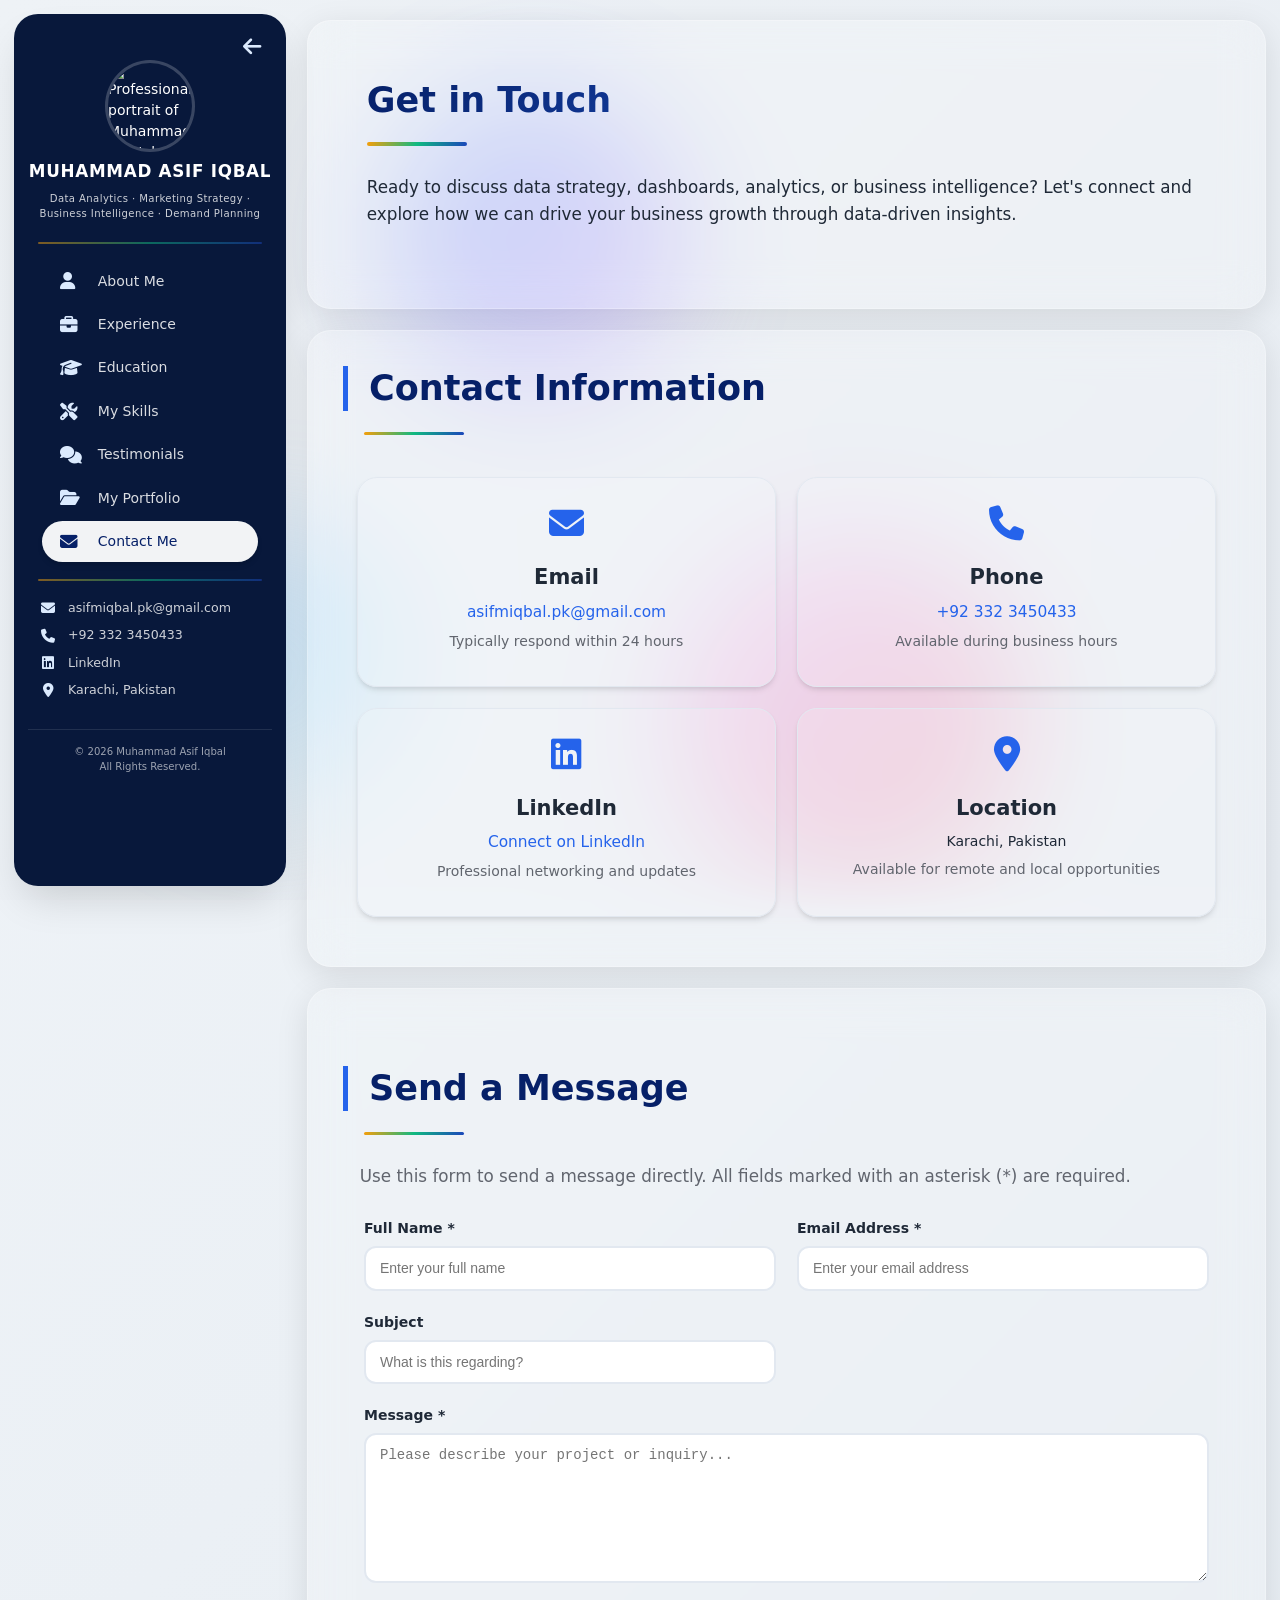
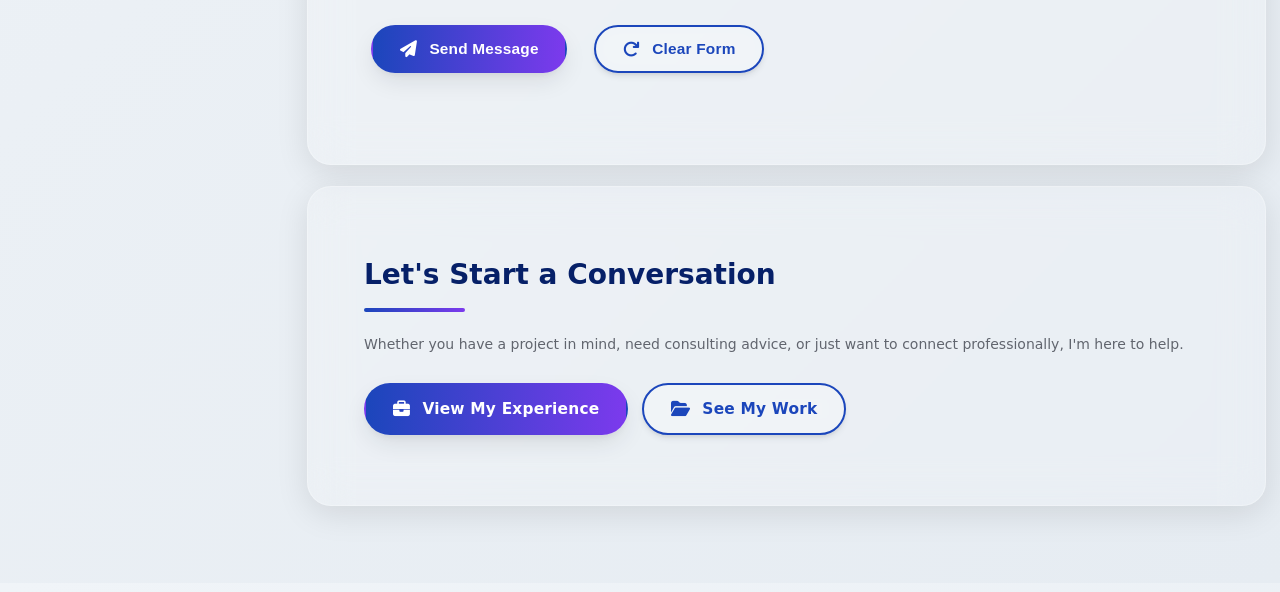
==== contact.html @ 456dff48 "HTML files upload" ====
<!DOCTYPE html>
<html lang="en" class="no-js">
<head>
  <meta charset="UTF-8">
  <meta name="viewport" content="width=device-width, initial-scale=1.0, viewport-fit=cover">
  <meta http-equiv="X-UA-Compatible" content="IE=edge">
  
  <!-- ===== CORE SEO META TAGS ===== -->
 <title>Contact | Muhammad Asif Iqbal</title>
  <meta name="description" content="Senior Data Analytics & Marketing Strategy Professional specializing in Business Intelligence, Power BI, Demand Planning, and Data Visualization.">
  <meta name="keywords" content="data analytics, marketing strategy, business intelligence, Power BI, Excel, demand planning, Muhammad Asif Iqbal, Karachi, Pakistan">
  <meta name="author" content="Muhammad Asif Iqbal">
  <meta name="robots" content="index, follow, max-image-preview:large, max-snippet:-1, max-video-preview:-1">
  
  <!-- Preconnects & Preloads -->
  <link rel="preconnect" href="https://cdnjs.cloudflare.com">
  <link rel="preconnect" href="https://fonts.googleapis.com">
  <link rel="preconnect" href="https://fonts.gstatic.com" crossorigin>
  <link rel="dns-prefetch" href="//cdnjs.cloudflare.com">
  <link rel="dns-prefetch" href="//fonts.googleapis.com">
  <link rel="preload" href="style.css" as="style">
  <link rel="preload" href="script.js" as="script">
  <link rel="preload" href="images/Asif.jpg" as="image" type="image/jpeg">
  <link rel="preload" as="style" href="https://fonts.googleapis.com/css2?family=Poppins:wght@300;400;500;600;700;800&display=swap">

  <!-- Stylesheets -->
  <link rel="stylesheet" href="style.css" media="all">

  <!-- FontAwesome -->
  <link rel="stylesheet" href="https://cdnjs.cloudflare.com/ajax/libs/font-awesome/6.5.2/css/all.min.css"/>
</head>

<body>
  <a href="#main-content" class="skip-link">Skip to main content</a>

  <!-- Background Effects -->
  <div class="background-shapes" aria-hidden="true">
    <div class="shape shape-1"></div>
    <div class="shape shape-2"></div>
    <div class="shape shape-3"></div>
    
    <div class="particles" aria-hidden="true">
      <div class="particle"></div><div class="particle"></div><div class="particle"></div>
      <div class="particle"></div><div class="particle"></div><div class="particle"></div>
    </div>
  </div>

  <!-- Mobile Header -->
  <header class="mobile-header" role="banner">
    <div class="mobile-title">
      <h1>Muhammad Asif Iqbal</h1>
      <p class="mobile-tagline">Data Analytics · Marketing Strategy · Business Intelligence</p>
    </div>
    <button class="hamburger" aria-label="Toggle Menu" aria-expanded="false" aria-controls="mobile-menu-overlay">
      <span></span>
      <span></span>
      <span></span>
    </button>
  </header>

  <!-- Main Container -->
  <div class="container">

    <!-- ===== SIDEBAR ===== -->
    <aside class="sidebar" role="navigation" aria-label="Primary navigation" id="sidebar">
      <div class="sidebar-header">
        <button class="sidebar-toggler" id="sidebar-toggler" 
                aria-label="Collapse Navigation" 
                aria-controls="sidebar" 
                aria-expanded="true">
          <i class="fas fa-arrow-left" aria-hidden="true"></i>
        </button>
      </div>

      <img src="images/Asif.jpg" 
           alt="Professional portrait of Muhammad Asif Iqbal" 
           class="avatar" width="150" height="150" loading="eager" />

      <h1 class="name">Muhammad Asif Iqbal</h1>
      <p class="tagline">Data Analytics · Marketing Strategy · Business Intelligence · Demand Planning</p>

      <div class="divider" aria-hidden="true"></div>

      <!-- ===== MAIN NAVIGATION ===== -->
      <nav aria-label="Primary navigation">
        <ul class="nav-menu">
          <!-- UPDATE aria-current="page" FOR CURRENT PAGE -->
          <li><a href="index.html" class="nav-link" data-tooltip="About Me">
            <i class="fas fa-user" aria-hidden="true"></i>
            <span class="nav-text">About Me</span>
          </a></li>
          <li><a href="experience.html" class="nav-link" data-tooltip="Experience">
            <i class="fas fa-briefcase" aria-hidden="true"></i>
            <span class="nav-text">Experience</span>
          </a></li>
          <li><a href="education.html" class="nav-link" data-tooltip="Education">
            <i class="fas fa-graduation-cap" aria-hidden="true"></i>
            <span class="nav-text">Education</span>
          </a></li>
          <li><a href="skills.html" class="nav-link" data-tooltip="My Skills">
            <i class="fas fa-tools" aria-hidden="true"></i>
            <span class="nav-text">My Skills</span>
          </a></li>
          <li><a href="testimonials.html" class="nav-link" data-tooltip="Testimonials">
            <i class="fas fa-comments" aria-hidden="true"></i>
            <span class="nav-text">Testimonials</span>
          </a></li>
          <li><a href="portfolio.html" class="nav-link" data-tooltip="My Portfolio">
            <i class="fas fa-folder-open" aria-hidden="true"></i>
            <span class="nav-text">My Portfolio</span>
          </a></li>
          <li><a href="contact.html" class="nav-link active" data-tooltip="Contact Me">
            <i class="fas fa-envelope" aria-hidden="true"></i>
            <span class="nav-text">Contact Me</span>
          </a></li>
        </ul>
      </nav>

      <div class="divider" aria-hidden="true"></div>

      <!-- ===== CONTACT INFORMATION ===== -->
      <div class="contact-info">
        <div class="contact-item" data-tooltip="Email">
          <i class="fas fa-envelope contact-icon" aria-hidden="true"></i>
          <span class="contact-text">asifmiqbal.pk@gmail.com</span>
        </div>

        <div class="contact-item" data-tooltip="Phone">
          <i class="fas fa-phone contact-icon" aria-hidden="true"></i>
          <span class="contact-text">+92 332 3450433</span>
        </div>

        <div class="contact-item" data-tooltip="LinkedIn Profile">
          <i class="fab fa-linkedin contact-icon" aria-hidden="true"></i>
          <a href="https://linkedin.com/in/muhammad-asif-iqbal-pk" target="_blank" rel="noopener noreferrer" class="contact-text">LinkedIn</a>
        </div>

        <div class="contact-item" data-tooltip="Location">
          <i class="fas fa-map-marker-alt contact-icon" aria-hidden="true"></i>
          <span class="contact-text">Karachi, Pakistan</span>
        </div>
      </div>

      <!-- ===== FOOTER ===== -->
      <footer class="footer" role="contentinfo">
        <p class="footer-text">&copy; <span id="year"></span> Muhammad Asif Iqbal</p>
        <p class="footer-text">All Rights Reserved.</p>
      </footer>
    </aside>

    <!-- Mobile Menu Overlay -->
    <div class="mobile-menu-overlay" id="mobile-menu-overlay" aria-hidden="true">
      <div class="mobile-menu-container">
        <button class="mobile-menu-close" id="mobile-menu-close" aria-label="Close menu">
          <i class="fas fa-times"></i>
        </button>
        
        <img src="images/Asif.jpg" 
             alt="Professional portrait of Muhammad Asif Iqbal" 
             class="avatar" width="150" height="150" loading="eager" />

        <h1 class="name">Muhammad Asif Iqbal</h1>
        <p class="tagline">Data Analytics · Marketing Strategy · Business Intelligence · Demand Planning</p>

        <div class="divider" aria-hidden="true"></div>

        <nav aria-label="Mobile navigation">
          <ul class="nav-menu">
            <li><a href="index.html" class="nav-link">
              <i class="fas fa-user" aria-hidden="true"></i>
              <span class="nav-text">About Me</span>
            </a></li>
            <li><a href="experience.html" class="nav-link">
              <i class="fas fa-briefcase" aria-hidden="true"></i>
              <span class="nav-text">Experience</span>
            </a></li>
            <li><a href="education.html" class="nav-link">
              <i class="fas fa-graduation-cap" aria-hidden="true"></i>
              <span class="nav-text">Education</span>
            </a></li>
            <li><a href="skills.html" class="nav-link">
              <i class="fas fa-tools" aria-hidden="true"></i>
              <span class="nav-text">My Skills</span>
            </a></li>
            <li><a href="testimonials.html" class="nav-link">
              <i class="fas fa-comments" aria-hidden="true"></i>
              <span class="nav-text">Testimonials</span>
            </a></li>
            <li><a href="portfolio.html" class="nav-link">
              <i class="fas fa-folder-open" aria-hidden="true"></i>
              <span class="nav-text">My Portfolio</span>
            </a></li>
            <li><a href="contact.html" class="nav-link active">
              <i class="fas fa-envelope" aria-hidden="true"></i>
              <span class="nav-text">Contact Me</span>
            </a></li>
          </ul>
        </nav>

        <div class="divider" aria-hidden="true"></div>

        <div class="contact-info">
          <div class="contact-item">
            <i class="fas fa-envelope contact-icon" aria-hidden="true"></i>
            <span class="contact-text">asifmiqbal.pk@gmail.com</span>
          </div>

          <div class="contact-item">
            <i class="fas fa-phone contact-icon" aria-hidden="true"></i>
            <span class="contact-text">+92 332 3450433</span>
          </div>

          <div class="contact-item">
            <i class="fab fa-linkedin contact-icon" aria-hidden="true"></i>
            <a href="https://linkedin.com/in/muhammad-asif-iqbal-pk" target="_blank" rel="noopener noreferrer" class="contact-text">LinkedIn</a>
          </div>

          <div class="contact-item">
            <i class="fas fa-map-marker-alt contact-icon" aria-hidden="true"></i>
            <span class="contact-text">Karachi, Pakistan</span>
          </div>
        </div>

        <footer class="footer" role="contentinfo">
          <p class="footer-text">&copy; <span id="year-mobile"></span> Muhammad Asif Iqbal</p>
          <p class="footer-text">All Rights Reserved.</p>
        </footer>
      </div>
    </div>

    <!-- ===== MAIN CONTENT AREA ===== -->
<main class="main-content" id="main-content" role="main" tabindex="-1">
      
      <!-- ===== HERO SECTION ===== -->
      <section class="hero reveal" aria-labelledby="contact-hero-title">
        <div class="hero-card reveal">
          <h1 id="contact-hero-title">Get in Touch</h1>
          <div class="divider" aria-hidden="true"></div>
          <p>Ready to discuss data strategy, dashboards, analytics, or business intelligence? Let's connect and explore how we can drive your business growth through data-driven insights.</p>
        </div>
      </section>

      <!-- ===== CONTACT CONTAINER ===== -->
<div class="content-card reveal">
<!-- ===== CONTACT INFORMATION ===== -->
<section class="contact-info-section" aria-labelledby="contact-info-title">
  <h2 id="contact-info-title" class="contact-section-title">Contact Information</h2>
  <div class="divider" aria-hidden="true"></div>

  <div class="contact-grid">
    <div class="contact-method-card reveal">
      <i class="fas fa-envelope" aria-hidden="true"></i>
      <div class="contact-method-info">
        <h3>Email</h3>
        <a href="mailto:asifmiqbal.pk@gmail.com" class="contact-link">asifmiqbal.pk@gmail.com</a>
        <p>Typically respond within 24 hours</p>
      </div>
    </div>

    <div class="contact-method-card reveal">
      <i class="fas fa-phone" aria-hidden="true"></i>
      <div class="contact-method-info">
        <h3>Phone</h3>
        <a href="tel:+923323450433" class="contact-link">+92 332 3450433</a>
        <p>Available during business hours</p>
      </div>
    </div>

    <div class="contact-method-card reveal">
      <i class="fab fa-linkedin" aria-hidden="true"></i>
      <div class="contact-method-info">
        <h3>LinkedIn</h3>
        <a href="https://linkedin.com/in/muhammad-asif-iqbal-pk" target="_blank" rel="noopener noreferrer" class="contact-link">Connect on LinkedIn</a>
        <p>Professional networking and updates</p>
      </div>
    </div>

    <div class="contact-method-card reveal">
      <i class="fas fa-map-marker-alt" aria-hidden="true"></i>
      <div class="contact-method-info">
        <h3>Location</h3>
        <span class="contact-text">Karachi, Pakistan</span>
        <p>Available for remote and local opportunities</p>
      </div>
    </div>
  </div>
</section>
</div>
        <!-- ===== CONTACT FORM ===== -->
       <div class="content-card reveal">
        <section class="contact-form-section" aria-labelledby="contact-form-title">
          <h2 id="contact-form-title" class="contact-section-title">Send a Message</h2>
          <div class="divider" aria-hidden="true"></div>
          
          <form id="contactForm" novalidate class="contact-form" aria-labelledby="form-description">
            <p id="form-description" class="form-description">
              Use this form to send a message directly. All fields marked with an asterisk (*) are required.
            </p>
            
            <div class="form-grid">
              <div class="form-group">
                <label for="name" class="form-label">Full Name *</label>
                <input id="name" name="name" type="text" placeholder="Enter your full name" required class="form-input">
                <span class="form-error" id="name-error"></span>
              </div>

              <div class="form-group">
                <label for="email" class="form-label">Email Address *</label>
                <input id="email" name="email" type="email" placeholder="Enter your email address" required class="form-input">
                <span class="form-error" id="email-error"></span>
              </div>

              <div class="form-group">
                <label for="subject" class="form-label">Subject</label>
                <input id="subject" name="subject" type="text" placeholder="What is this regarding?" class="form-input">
                <span class="form-error" id="subject-error"></span>
              </div>

              <div class="form-group full-width">
                <label for="message" class="form-label">Message *</label>
                <textarea id="message" name="message" placeholder="Please describe your project or inquiry..." required class="form-textarea" rows="6"></textarea>
                <span class="form-error" id="message-error"></span>
              </div>
            </div>

            <div class="form-actions">
              <button type="submit" class="btn primary">
                <i class="fas fa-paper-plane" aria-hidden="true"></i>
                Send Message
              </button>
              <button type="reset" class="btn secondary">
                <i class="fas fa-redo" aria-hidden="true"></i>
                Clear Form
              </button>
            </div>
          </form>
        </section>
      </div>
      

      <!-- ===== CALL TO ACTION ===== -->
        <section class="cta-card reveal">
        <h2>Let's Start a Conversation</h2>
        <div class="divider" aria-hidden="true"></div>
        <p>Whether you have a project in mind, need consulting advice, or just want to connect professionally, I'm here to help.</p>
        
        <div class="hero-cta">
          <a href="experience.html" class="btn primary">
            <i class="fas fa-briefcase" aria-hidden="true"></i>
            View My Experience
          </a>
          <a href="portfolio.html" class="btn secondary">
            <i class="fas fa-folder-open" aria-hidden="true"></i>
            See My Work
          </a>
        </div>
      </section>
    </main>
  </div>

   <button id="backToTop" aria-label="Back to top">
    <i class="fas fa-chevron-up" aria-hidden="true"></i> </button>

   <div id="toast" class="toast" role="alert" aria-live="polite" aria-atomic="true"></div>

  <script src="script.js" defer></script>

</body>
</html>
---- style.css ----
/* ===============================================
   MUHAMMAD ASIF IQBAL - PORTFOLIO SITE
   Consolidated CSS File - All Styles in One
   =============================================== */

/* ===== CSS CUSTOM PROPERTIES ===== */
:root {
  /* Layout */
  --sidebar-expanded: 272px;
  --sidebar-collapsed: 80px;
  --container-max: 1600px;
  --header-height: 72px;
  
  /* Brand Colors */
  --brand-primary: #2563eb;
  --brand-secondary: #1B46BB;
  --brand-accent: #3b82f6;
  --brand-dark: #062068;
  --brand-light: #dbeafe;
  
  /* Status Colors */
  --success: #10b981;
  --warning: #f59e0b;
  --error: #ef4444;
  --info: #06b6d4;
  --stars: #ffbf1c;
  
  /* Text Colors */
  --text-primary: #1f2937;
  --text-secondary: #61656e;
  --text-muted: #8a909b;
  --text-light: #f8fafc;
  
  /* Background Colors */
  --bg-primary: #ffffff;
  --bg-secondary: #f8fafc;
  --bg-tertiary: #f1f5f9;
  --bg-dark: #0f172a;
  --sidebar-bg: #08183b;
  --card-bg: rgba(255, 255, 255, 0.3);
  
  /* Border Colors */
  --border-light: #e2e8f0;
  --border-dark: #1B46BB;
  
  /* Gradients */
  --gradient-1: linear-gradient(92deg, #1B46BB, #7c3aed);
  --gradient-2: linear-gradient(30deg, #1B46BB, #10b981, #36cde7);
  --gradient-3: linear-gradient(112deg, #1B46BB, #7c3aed, #36cde7);
  --gradient-4: linear-gradient(112deg, #f59e0b, #10b981, #1B46BB);
  --gradient-5: linear-gradient(112deg, #1B46BB, #36cde7, #10b981);
  
  /* Glass Morphism */
  --glass-bg: rgba(255, 255, 255, 0.15);
  --glass-border: rgba(255, 255, 255, 0.25);
  --glass-blur: blur(20px);
  --glass-shadow: 0 8px 32px rgba(0, 0, 0, 0.1);
  
  /* Shadows */
  --shadow-sm: 0 1px 3px rgba(0, 0, 0, 0.08);
  --shadow-md: 0 4px 6px -1px rgba(0, 0, 0, 0.1), 0 2px 4px -1px rgba(0, 0, 0, 0.06);
  --shadow-lg: 0 10px 25px -3px rgba(0, 0, 0, 0.1), 0 4px 6px -2px rgba(0, 0, 0, 0.05);
  --shadow-xl: 0 20px 40px -10px rgba(0, 0, 0, 0.15);
  --shadow-2xl: 0 25px 50px -12px rgba(0, 0, 0, 0.25);
  
  /* Border Radius */
  --radius-sm: 6px;
  --radius-md: 12px;
  --radius-lg: 16px;
  --radius-xl: 20px;
  --radius-2xl: 24px;
  --radius-full: 9999px;
  
  /* Typography */
  --text-xs: 0.75rem;
  --text-sm: 0.875rem;
  --text-base: 1rem;
  --text-lg: 1.125rem;
  --text-xl: 1.25rem;
  --text-2xl: 1.5rem;
  --text-3xl: 1.875rem;
  --text-4xl: 2.25rem;
  
  /* Transitions */
  --transition: 300ms cubic-bezier(0.25, 0.46, 0.45, 0.94);
  --transition-fast: 200ms ease;
}

/* ===== DARK MODE ===== */
@media (prefers-color-scheme: dark) {
  :root {
    --text-primary: #f1f5f9;
    --text-secondary: #cbd5e1;
    --text-muted: #94a3b8;
    --bg-primary: #0f172a;
    --bg-secondary: #1e293b;
    --bg-tertiary: #334155;
    --glass-bg: rgba(30, 41, 59, 0.8);
    --glass-border: rgba(255, 255, 255, 0.1);
    --border-light: rgba(255, 255, 255, 0.1);
  }
  
  body {
    background: linear-gradient(135deg, #0f172a 0%, #1e293b 100%);
  }
  
  .background-shapes {
    background: linear-gradient(135deg, #0f172a 0%, #1e293b 100%);
  }
}

/* ===== BASE RESET & GLOBAL STYLES ===== */
*, *::before, *::after {
  box-sizing: border-box;
  margin: 0;
  padding: 0;
}

html {
  font-size: 14px;
  scroll-behavior: smooth;
  -webkit-text-size-adjust: 100%;
  -webkit-font-smoothing: antialiased;
  -moz-osx-font-smoothing: grayscale;
}

body {
  font-family: 'Poppins', system-ui, -apple-system, 'Segoe UI', Roboto, sans-serif;
  line-height: 1.5;
  color: var(--text-primary);
  background: linear-gradient(135deg, #f0f4f8 0%, #e6ecf2 100%);
  min-height: 100vh;
  padding: 1rem;
  overflow-x: hidden;
  font-weight: 400;
}

/* ===== ACCESSIBILITY ===== */
.skip-link {
  position: absolute;
  top: -100px;
  left: 0;
  background: var(--brand-primary);
  color: white;
  padding: 12px 20px;
  z-index: 10000;
  text-decoration: none;
  border-radius: var(--radius-md);
  font-weight: 600;
  transition: top 0.3s ease;
  border: 2px solid transparent;
}

.skip-link:focus {
  top: 20px;
  left: 20px;
  border-color: white;
  outline: none;
}

.sr-only {
  position: absolute;
  width: 1px;
  height: 1px;
  padding: 0;
  margin: -1px;
  overflow: hidden;
  clip: rect(0, 0, 0, 0);
  white-space: nowrap;
  border: 0;}

/* ===== BACKGROUND EFFECTS ===== */
.background-shapes {
  position: fixed;
  top: 0;
  left: 0;
  width: 100%;
  height: 100%;
  z-index: -1;
  overflow: hidden;
  background: linear-gradient(135deg, #eef2f6 0%, #e8edf3 100%);
  backdrop-filter: blur(20px);}

.shape {
  position: absolute;
  border-radius: 50%;
  filter: blur(60px);
  opacity: 0.3;
  animation: float 20s ease-in-out infinite;}

.shape-1 {
  background: linear-gradient(135deg, #3f7cff 0%, #be7cff 100%);
  width: 300px;
  height: 300px;
  top: 10%;
  left: 30%;
  opacity: 0.3;
  animation-delay: 0s;}

.shape-2 {
  background: linear-gradient(135deg, #f093fb 0%, #f5576c 100%);
  width: 350px;
  height: 350px;
  top: 60%;
  right: 20%;
  animation-delay: 5s;}

.shape-3 {
  background: linear-gradient(135deg, #4facfe 0%, #d3fdff 100%);
  width: 280px;
  height: 280px;
  bottom: 10%;
  left: 10%;
  animation-delay: 10s;}

@keyframes float {
  0%, 100% { transform: translateY(0) rotate(0deg) scale(1); }
  33% { transform: translateY(-30px) rotate(3deg) scale(1.05); }
  66% { transform: translateY(20px) rotate(-2deg) scale(0.95); }
}

/* ===== MOBILE HEADER ===== */
.mobile-header {
  display: none;
  position: fixed;
  top: 0;
  left: 0;
  width: 100%;
  height: var(--header-height);
  background: var(--glass-bg);
  backdrop-filter: var(--glass-blur);
  border-bottom: 1px solid var(--glass-border);
  z-index: 9900;
  padding: 0 1.5rem;
  align-items: center;
  justify-content: space-between;}

.mobile-title {
  flex: 1;
  text-align: center;}

.mobile-header h1 {
  font-size: 1.5rem;
  text-transform: uppercase;
  font-weight: 600;
  color: var(--brand-dark);
  margin: 0;}

.mobile-tagline {
  font-size: 1rem;
  color: var(--text-secondary);
  margin: 0;
  font-weight: 400;}

/* ===== HAMBURGER MENU ===== */
.hamburger {
  display: none;
  flex-direction: column;
  justify-content: space-between;
  width: 30px;
  height: 21px;
  background: transparent;
  border: none;
  cursor: pointer;
  padding: 0;
  position: relative;
  z-index: 10000;}

.hamburger span {
  display: block;
  height: 3px;
  width: 100%;
  background-color: var(--brand-dark);
  border-radius: 3px;
  transition: var(--transition);
  transform-origin: center;}

.hamburger.active span:nth-child(1) { transform: rotate(45deg) translate(6px, 6px); }
.hamburger.active span:nth-child(2) { opacity: 0; }
.hamburger.active span:nth-child(3) { transform: rotate(-45deg) translate(6px, -6px); }

/* ===== MAIN LAYOUT CONTAINER ===== */
.container {
  display: grid;
  grid-template-columns: var(--sidebar-expanded) 1fr;
  gap: 1.5rem;
  max-width: var(--container-max);
  margin: 0 auto;
  min-height: calc(100vh - 2rem);
  transition: grid-template-columns 0.3s var(--transition);}

.container.collapsed {
  grid-template-columns: var(--sidebar-collapsed) 1fr;}

/* ===== MAIN CONTENT AREA ===== */
.main-content {
  flex-grow: 1;
  padding: 0;
  margin: 0;
  width: 100%;
  transition: all 0.3s var(--transition);
  min-height: 100vh;
  padding-bottom: 3rem;}

/* ===== SIDEBAR STYLES ===== */
.sidebar {
  position: sticky;
  top: 1rem;
  width: var(--sidebar-expanded);
  height: calc(100vh - 2rem);
  min-height: calc(100vh - 2rem);
  max-height: calc(100vh - 2rem);
  padding: 1.9rem 1rem;
  display: flex;
  flex-direction: column;
  gap: 0.5rem;
  background: var(--sidebar-bg);
  color: white;
  border-radius: var(--radius-2xl);
  box-shadow: var(--shadow-xl);
  overflow-x: hidden;
  overflow-y: auto;
  z-index: 100;
  transition: all 0.3s cubic-bezier(0.4, 0, 0.2, 1);}

/* Sidebar Header */
.sidebar-header {
  display: flex;
  justify-content: flex-end;
  margin-bottom: 0;}

.sidebar-toggler {
  background: transparent;
  border: none;
  color: var(--brand-light);
  width: 40px;
  height: 40px;
  display: flex;
  align-items: center;
  justify-content: center;
  cursor: pointer;
  margin-top: -1rem;
  border-radius: var(--radius-full);
  transition: all 0.3s ease;}

.sidebar-toggler i {
  font-size: 1.5rem;
  transition: transform 0.3s ease;}

.sidebar-toggler:hover {
  transform: translateX(-5px);}

/* Sidebar Avatar & Info */
.avatar {
  width: 90px;
  height: 92px;
  border-radius: 50%;
  object-fit: cover;
  border: 3px solid rgba(255, 255, 255, 0.2);
  margin: -1rem auto;
  display: block;
  transition: all 0.3s ease;}

.name {
  text-align: center;
  font-size: 1.2rem;
  font-weight: 700;
  text-transform: uppercase;
  letter-spacing: 0.7px;
  color: white;
  margin-top: 1rem;
  transition: all 0.3s ease;}

.tagline {
  text-align: center;
  font-size: 0.72rem;
  letter-spacing: 0.4px;
  color: rgba(255, 255, 255, 0.8);
  line-height: 1.5;
  margin-bottom: 0.5rem;
  transition: all 0.3s ease;}

/* Sidebar Divider */
.sidebar .divider {
  height: 2px;
  width: 92%;
  background: var(--gradient-4);
  margin: 0.5rem auto;
  border-radius: 1px;
  opacity: 0.5;}

/* Sidebar Navigation */
.nav-menu {
  list-style: none;
  margin: 0;
  padding:0 1rem;
  flex-grow: 1;}

.nav-link {
  display: flex;
  align-items: center;
  padding: 0.63rem 1.2rem;
  margin: 0.2rem 0;
  color: rgba(255, 255, 255, 0.85);
  text-decoration: none;
  border-radius: var(--radius-full);
  transition: all 0.3s cubic-bezier(0.4, 0, 0.2, 1);
  border: 1px solid transparent;
  position: relative;
  overflow: hidden;}

.nav-link::before {
  content: '';
  position: absolute;
  top: 0;
  left: -100%;
  width: 100%;
  height: 100%;
  background: linear-gradient(90deg, transparent, rgba(255, 255, 255, 0.2), transparent);
  transition: left 0.6s ease;}

.nav-link:hover::before {left: 100%;}

.nav-link:hover {
  background: rgba(255, 255, 255, 0.1);
  border-color: rgba(255, 255, 255, 0.2);
  transform: translateX(8px);
  color: white;}

.nav-link.active {
  background: rgba(255, 255, 255, 0.95);
  color: var(--brand-dark);
  font-weight: 600;
  border-color: transparent;
  box-shadow: var(--shadow-md);}

.nav-link.active i {
  color: var(--brand-dark);}

.nav-link i {
  width: 24px;
  margin-right: 1rem;
  font-size: 1.25rem;
  color: var(--brand-light);
  transition: all 0.3s ease;}

.nav-text {
  transition: all 0.3s ease;
  font-weight: 500;}

.contact-info {
  color: rgba(255, 255, 255, 0.8);
  padding: 0.3rem 0 0 0;
  font-size: 0.9rem;
  transition: all 0.3s ease;}

.contact-item {
  display: flex;
  align-items: center;
  margin-bottom: 0.6rem;
  color: rgba(255, 255, 255, 0.8);
  transition: all 0.3s ease;}

.contact-item:hover {
  color: white;
  transform: translateX(5px);}

.contact-item a {
  text-decoration: none;
  color: inherit;
  display: flex;
  align-items: center;
  gap: 1rem;
  width: 100%;}

.contact-icon {
  width: 40px;
  text-align: center;
  flex-shrink: 0;
  font-size: 1rem;
  color: var(--brand-light);}

.contact-text {
  transition: all 0.3s ease;
  flex-grow: 1;}

.footer {
  text-align: center;
  color: rgba(255, 255, 255, 0.6);
  font-size: 0.72rem;
  margin-top: 1rem;
  padding-top: 1rem;
  border-top: 1px solid rgba(255, 255, 255, 0.1);
  transition: all 0.3s ease;
}

/* Collapsed Sidebar */
.sidebar.collapsed {
  width: var(--sidebar-collapsed);
  padding: 1.5rem 0.5rem;
  gap: 1rem;
  align-items: center;
  overflow-x: hidden;
}

.sidebar.collapsed .sidebar-header {
  justify-content: center;
  margin-bottom: 0.5rem;
}

.sidebar.collapsed .sidebar-toggler {
  transform: rotate(180deg);
}

.sidebar.collapsed .sidebar-toggler:hover {
  margin-left: 1rem;
}

.sidebar.collapsed .avatar {
  width: 60px;
  height: 63px;
  margin-top: 0.5rem;
}

.sidebar.collapsed .name {
  font-size: 0.75rem;
  font-weight: 500;
  margin: 0.5rem 0;
  white-space: wrap;
  overflow: hidden;
  text-align: center;
}

.sidebar.collapsed .tagline,
.sidebar.collapsed .nav-text,
.sidebar.collapsed .contact-text,
.sidebar.collapsed .contact-info, 
.sidebar.collapsed .contact-item,
.sidebar.collapsed .contact-icon,
.sidebar.collapsed .footer span {
  display: none;
  opacity: 0;
  width: 0;
  height: 0;
  pointer-events: none;
}

.sidebar.collapsed .nav-link {
  display: flex;
  align-items: center;
  justify-content: center;
  text-align: center;
  margin: 0.5rem auto;
  width: 40px;
  height: 40px; 
  padding: 0;
  border-radius: 50%;
  border: none;
  transition: all 0.3s ease;
}

.sidebar.collapsed .nav-link i {
  margin: 0; 
  font-size: 1.25rem; 
  transition: all 0.3s ease;
}

.sidebar.collapsed .nav-link:hover {
  background: rgba(255, 255, 255, 0.2);
  transform: scale(1.1);}

.sidebar.collapsed .footer {
  display: flex;
  flex-direction: column;
  align-items: center;
  padding: 0.5rem 0 0 0;
  font-size: 0.8rem;
  border: none;}


/* ===== TOOLTIP STYLES ===== */
.sidebar-tooltip {
  position: absolute;
  background: var(--sidebar-bg);
  color: white;
  padding: 0.8rem 1.1rem;
  border-radius: var(--radius-md);
  font-size: 0.92rem;
  font-weight: 500;
  z-index: 10000;
  pointer-events: none;
  opacity: 0;
  transform: translateX(20px);
  transition: opacity 0.2s ease, transform 0.2s ease;
  white-space: nowrap;
  box-shadow: var(--shadow-lg);
  backdrop-filter: blur(10px);}

.sidebar-tooltip.show {
  opacity: 1;
  transform: translateX(0);}

.sidebar-tooltip::before {
  content: '';
  position: absolute;
  top: 50%;
  right: 100%;
  transform: translateY(-50%);
  border-width: 6px 6px 6px 0; 
  border-style: solid;
  border-color: transparent var(--brand-light) transparent transparent;}

/* ===== MOBILE MENU OVERLAY ===== */
.mobile-menu-overlay {
  position: fixed;
  top: 0;
  left: 0;
  width: 100vw;
  height: 100vh;
  background: rgba(8, 24, 59, 0.8);
  backdrop-filter: blur(10px);
  z-index: 9999;
  opacity: 0;
  visibility: hidden;
  transition: opacity 0.3s ease, visibility 0s 0.3s;
}

.mobile-menu-overlay.active {
  opacity: 1;
  visibility: visible;
  transition: opacity 0.3s ease;
}

.mobile-menu-container {
  position: fixed;
  top: 0;
  left: 0;
  width: min(85%, 320px);
  height: 100%;
  background-color: var(--sidebar-bg);
  padding: 2rem;
  border-radius: 0 var(--radius-2xl) var(--radius-2xl) 0;
  box-shadow: var(--shadow-xl);
  transform: translateX(-100%);
  transition: transform 0.3s ease;
  overflow-y: auto;
  overflow-x: hidden;
  display: flex;
  flex-direction: column;
  gap: 2rem;
  z-index: 10000;
}

.mobile-menu-overlay.active .mobile-menu-container {
  transform: translateX(0);
}

.mobile-menu-close {
  position: absolute;
  top: 1.5rem;
  right: 1.5rem;
  background: transparent;
  border: none;
  color: white;
  font-size: 1.5rem;
  cursor: pointer;
  z-index: 10001;
  width: 40px;
  height: 40px;
  display: flex;
  align-items: center;
  justify-content: center;
  border-radius: var(--radius-full);
  transition: background-color 0.3s ease;
}

.mobile-menu-close:hover {
  background-color: rgba(255, 255, 255, 0.1);
}

/* ===== HERO SECTION ===== */
.hero {
  background: var(--glass-bg);
  backdrop-filter: var(--glass-blur);
  border: 1px solid var(--glass-border);
  border-radius: var(--radius-2xl);
  box-shadow: var(--glass-shadow);
  padding: 3rem;
  margin-top: 0.4rem;
  animation: fadeIn 0.6s ease-out;
}

@keyframes fadeIn {
  from { opacity: 0; transform: translateY(20px); }
  to { opacity: 1; transform: translateY(0); }
}

.hero-card {padding: 1.2rem;}

.hero-card h1 {
  font-size: 2.5rem;
  font-weight: 800;
  line-height: 1.2;
  color: var(--brand-dark);
  margin-bottom: 1.5rem;
  background: linear-gradient(135deg, var(--brand-dark) 0%, var(--brand-primary) 100%);
  -webkit-background-clip: text;
  -webkit-text-fill-color: transparent;
  background-clip: text;}

.hero .name {
  color: var(--brand-secondary);
  font-size: 2.8rem;
  display: inline-block;
  font-weight: 800;}

.hero-subtitle {
  font-size: 1.5rem;
  font-weight: 600;
  color: var(--text-secondary);
  margin-bottom: 1.5rem;
  opacity: 0.9;}

.hero .divider {
  height: 4px;
  background: var(--gradient-4);
  border-radius: var(--radius-full);
  margin: 1.5rem 0 2rem 0;
  width: 100px;}

.hero p {
  font-size: 1.2rem;
  line-height: 1.6;
  color: var(--text-primary);
  margin-bottom: 1.5rem;}

.hero-cta {
  display: flex;
  gap: 1rem;
  margin-top: 2rem;
  flex-wrap: wrap;}

.hero ul,
.content-card ul {
  list-style: none;
  padding-left: 0;
  margin: 1.0rem 0;}

.hero li,
.content-card li {
  position: relative;
  padding-left: 2.5rem;
  margin-bottom: 0.75rem;
  line-height: 1.6;
  color: var(--text-primary);
  font-size: 1.1rem;}

.hero li::before,
.content-card li::before {
  content: "→";
  position: absolute;
  left: 1rem;
  color: var(--brand-primary);
  font-weight: 900;
  font-size: 1.1rem;}

/* ===== BUTTONS ===== */
.btn {
  display: inline-flex;
  align-items: center;
  gap: 0.9rem;
  padding: 0.9rem 1.9rem;
  border-radius: var(--radius-full);
  text-decoration: none;
  font-weight: 600;
  font-size: 1.1rem;
  cursor: pointer;
  transition: all 0.3s cubic-bezier(0.4, 0, 0.2, 1);
  position: relative;
  overflow: hidden;
  text-transform: none;
  letter-spacing: 0.2px;
  border: 2px solid transparent;
  min-height: 48px;}

.btn::before {
  content: '';
  position: absolute;
  top: 0;
  left: -100%;
  width: 100%;
  height: 100%;
  background: linear-gradient(90deg, transparent, rgba(255, 255, 255, 0.3), transparent);
  transition: left 0.6s ease;}

.btn:hover::before {left: 100%;}

.btn.primary {
  background: var(--gradient-1);
  color: white;
  box-shadow: var(--shadow-lg);}

.btn.primary:hover {
  transform: translateY(-3px);
  box-shadow: var(--shadow-xl);
  border-color: rgba(255, 255, 255, 0.2);}

.btn.primary:active {transform: translateY(-1px);}

.btn.secondary {
  background: var(--glass-bg);
  color: var(--brand-secondary);
  border: 2px solid var(--brand-secondary);
  box-shadow: var(--shadow-md);
  backdrop-filter: blur(12px);}

.btn.secondary:hover {
  background: var(--brand-secondary);
  color: white;
  transform: translateY(-3px);
  box-shadow: var(--shadow-lg);}

.btn.secondary:active {transform: translateY(-1px);}

.btn i {font-size: 1.1em; transition: transform 0.3s ease;}

.btn:hover i {transform: translateX(4px);}

/* ===== CONTENT CARDS ===== */
.content-card {
  background: var(--glass-bg);
  backdrop-filter: var(--glass-blur);
  border-radius: var(--radius-2xl);
  box-shadow: var(--glass-shadow);
  padding: 2.5rem;
  margin: 1.5rem 0;
  border: 1px solid var(--glass-border);
  animation: fadeIn 0.6s ease-out;}

.content-card h2 {
  font-size: 2.5rem;
  font-weight: 700;
  color: var(--brand-dark);
  margin-bottom: 1.5rem;
  border-left: 5px solid var(--brand-primary);
  padding-left: 1.5rem;
  line-height: 1.3;}

.content-card p {
  color: var(--text-secondary);
  font-size: 1.2rem;
  line-height: 1.6;
  padding-left: 1.2rem;
  margin: 1rem 0;}

.content-card .divider {
  height: 3px;
  background: var(--gradient-4);
  border-radius: var(--radius-full);
  margin: 1.5rem 0 2rem 1.5rem;
  width: 100px;}

/* ===== CTA CARDS ===== */
.cta-card {
  background: var(--glass-bg);
  backdrop-filter: var(--glass-blur);
  border-radius: var(--radius-2xl);
  box-shadow: var(--glass-shadow);
  padding: 5rem 4rem;
  margin: 1.5rem 0;
  border: 1px solid var(--glass-border);
  text-align: left;
}

.cta-card h2 {
  font-size: 2rem;
  font-weight: 700;
  color: var(--brand-dark);
  margin-bottom: 1rem;
  line-height: 1.3;
}

.cta-card p {
  color: var(--text-secondary);
  font-size: var(--text-base);
  line-height: 1.6;
  margin: 1.5rem 0 2rem 0;
}

.cta-card .divider {
  height: 4px;
  background: var(--gradient-1);
  border-radius: var(--radius-full);
  width: 7.2rem;
}

.cta-card ul {
  list-style: none;
  padding-left: 0;
  margin-bottom: 4rem;
}

.cta-card li {
  position: relative;
  padding-left: 1.5rem;
  margin-bottom: 0.5rem;
  line-height: 1.6;
  color: var(--text-primary);
  font-size: var(--text-base);
  text-align: left;
}

.cta-card li::before {
  content: "✓";
  position: absolute;
  left: 0rem;
  color: var(--brand-secondary);
  font-weight: 700;
}

/* ===== COMPETENCIES SECTION ===== */
.competencies-section {
  background: var(--glass-bg);
  backdrop-filter: var(--glass-blur);
  border-radius: var(--radius-2xl);
  box-shadow: var(--glass-shadow);
  padding: 2.5rem;
  margin: 1.5rem 0;
  border: 1px solid var(--glass-border);}

.competencies-title {
  font-size: 2.5rem;
  font-weight: 700;
  color: var(--brand-dark);
  border-left: 5px solid var(--brand-primary);
  padding-left: 1.5rem;
  text-align: left;
  margin-bottom: 1rem;}

.competencies-section .divider {
  height: 3px;
  background: var(--gradient-4);
  border-radius: var(--radius-full);
  margin: 1.5rem 0 2rem 1.5rem;
  width: 100px;}

.competencies-subtitle {
  color: var(--text-secondary);
  font-size: 1.2rem;
  line-height: 1.6;
  padding-left: 1.5rem;
  margin: 1rem 0 1.5rem;}

.competencies-grid {
  display: grid;
  grid-template-columns: repeat(auto-fit, minmax(300px, 1fr));
  gap: 2rem;
  margin-top: 2rem;}

.competency-card {
  background: white;
  padding: 2rem;
  border-radius: var(--radius-xl);
  text-align: center;
  transition: all 0.3s cubic-bezier(0.4, 0, 0.2, 1);
  border: 1px solid var(--border-light);
  box-shadow: var(--shadow-md);
  height: 100%;}

.competency-card:hover {
  transform: translateY(-8px);
  box-shadow: var(--shadow-xl);}

.competency-card i {
  font-size: 3rem;
  color: var(--brand-primary);
  margin-bottom: 1.5rem;
  display: block;
  transition: transform 0.3s ease;}

.competency-card:hover i {transform: scale(1.1);}

.competency-card h3 {
  font-size: var(--text-lg);
  font-weight: 600;
  line-height: 1.4;
  color: var(--text-primary);
  margin-bottom: 1rem;}


/* ===== TIMELINE SECTION ===== */
.timeline-section {
  max-width: 1200px;
  margin: 2rem 0;
  padding: 2.5rem;
  position: relative;
  background: var(--glass-bg);
  border: 1px solid var(--glass-border);
  border-radius: var(--radius-2xl);
  box-shadow: var(--shadow-xl);}

.timeline-section h2 {
  font-size: 2rem;
  text-align: left;
  border-left: 5px solid var(--brand-primary);
  padding-left: 1.5rem;
  margin: 1.5rem 0;}

.timeline-section .divider {
  height: 3px;
  background: var(--gradient-4);
  border-radius: var(--radius-full);
  margin: 1.5rem 0 1rem 1.5rem;
  width: 100px;}

.timeline {position: relative; margin-left: -3rem;}

.timeline-item {
  position: relative;
  margin-bottom: 2rem; 
}

.timeline::before {
  content: '';
  position: absolute;
  left: 3.5rem;
  top: 3.5rem;
  width: 4px;
  height: calc(100% - 80px);
  background: var(--gradient-5);
  border-radius: 2px;
  z-index: 1;}

.timeline-marker {
  position: absolute;
  left: 3rem;
  top: 3.5rem;
  width: 17px;
  height: 17px;
  background: var(--brand-primary);
  border: 3px solid var(--bg-primary);
  border-radius: 50%;
  z-index: 3;
  box-shadow: 0 0 0 4px rgba(37, 99, 235, 0.2);}

.timeline-content {
  background: var(--bg-primary);
  padding: 3rem 2rem 3rem 5rem;
  border-radius: var(--radius-lg);
  margin-left: 1rem;
  position: relative;
  box-shadow: var(--shadow-md);
  transition: all 0.3s ease;}

.timeline-content:hover {
  transform: translateY(-3px);
  box-shadow: var(--shadow-xl);}

.timeline-content h3 {
  font-size: 1.5rem;
  font-weight: 700;
  color: var(--brand-secondary);
  margin-bottom: 0.3rem;}

.company-location {
  color: var(--text-primary);
  font-size: 1.3rem;
  font-weight: 500;
  margin-bottom: 0.3rem;}

.duration {
  color: var(--text-secondary);
  font-size: 1.1rem;
  font-weight: 500;
  margin-bottom: 1rem;
  display: block;}

.timeline-content ul {
  list-style: none;
  padding-left: 0;}

.timeline-content li {
  position: relative;
  padding-left: 1.5rem;
  margin-bottom: 0.1rem;
  line-height: 1.6;
  color: var(--text-primary);
  font-size: var(--text-lg);}

.timeline-content li::before {
  content: "✓";
  position: absolute;
  left: 0;
  color: #049464;
  font-weight: 700;}

.achievement {
  background: #5fcfaa1f;
  border-radius: var(--radius-md);
  margin: 2rem 0;
  padding: 0.1rem 0;
  overflow: hidden;
  position: relative;
  transition: transform 0.3s ease, box-shadow 0.3s ease;}

.achievement::before {
  content: '';
  position: absolute;
  left: 0;
  top: 0;
  height: 100%;
  width: 4px;
  background: #046947;}

.achievement-header {
  display: flex;
  gap: 1rem;
  padding: 1.5rem 1.5rem 0.5rem 1.5rem;}

.achievement-header i {
  color: #046947;
  font-size: 1.5rem;
  filter: drop-shadow(0 2px 3px #0fe421a9);}

.achievement-header h4 {
  margin: 0;
  font-size: 1.3rem;
  font-weight: 700;
  color: #046947;
  letter-spacing: 0.5px;}

.achievement p {
  margin: 0;
  padding: 0 0 1rem 4.2rem;
  font-size: 1.1rem;
  line-height: 1.5;
  color: var(--text-primary);
  font-weight: 500;}

/* ===== EDUCATION & CERTIFICATIONS ===== */
.education-section,
.certifications-section {margin-bottom: 2rem;}

.education-title,
.certifications-title {
  display: flex;
  align-items: baseline;
  border-left: 5px solid var(--brand-primary);
  padding: 1.5rem 0 0 1.5rem;}

.education-title h2,
.certifications-title h2 {
  border: none;
  color: var(--brand-secondary);
  font-size: 2rem;
  font-weight: 700;}

.education-title i,
.certifications-title i {
  font-size: 2.5rem;
  color: var(--brand-secondary);
  margin-right: 1rem;}

.education-section .divider,
.certifications-section .divider {
  height: 4px;
  background: var(--gradient-4);
  border-radius: var(--radius-full);
  margin: 0.5rem 0 2rem 1.5rem;
  width: 100px;}

.education-grid {
  display: flex;
  flex-direction: column;
  gap: 1.5rem;}

.education-entry,
.certifications-entry {
  background: white;
  padding: 3rem;
  border-radius: var(--radius-lg);
  box-shadow: var(--shadow-md);
  transition: all 0.3s ease;}

.education-entry:hover {
  transform: translateX(5px);
  box-shadow: var(--shadow-lg);}

.education-entry h3 {
  font-size: var(--text-2xl);
  font-weight: 700;
  margin-left: 1.2rem;
  color: var(--brand-secondary);}

.education-entry .institution {
    font-weight: 600; 
    color: var(--text-primary);
    margin: 0;}

.education-entry .year {
  color: var(--text-secondary);
  font-size: 1.1rem;
  margin: 0;}

.certifications-grid {
  display: grid;
  grid-template-columns: repeat(auto-fit, minmax(300px, 1fr));
  gap: 1.5rem;}

.certifications-entry:hover {
  transform: translateY(-3px);
  box-shadow: var(--shadow-lg);}

.certifications-entry h3 {
  font-size: 1.3rem;
  font-weight: 600;
  color: var(--text-primary);
  margin-left: 1rem;}

.certifivations-entry .institution {
    font-size: 1.3rem;
  font-weight: 600;
  color: var(--text-primary);
  margin-left: 1rem;}

.certification-link {
  display: inline-flex;
  gap: 0.5rem;
  color: var(--brand-primary);
  text-decoration: none;
  font-weight: 600;
  font-size: var(--text-md);
  margin-top: 0.5rem;
  margin-left: 1rem;
  transition: color 0.3s ease;}

.certification-link:hover {color: var(--brand-secondary);}

/* ===== SKILLS SECTION ===== */
.skills-container {
  display: grid;
  grid-template-columns: repeat(auto-fill, minmax(300px, 1fr));
  gap: 1.5rem;
}

.skills-box {
  background: white;
  padding: 1.9rem;
  border-radius: var(--radius-xl);
  box-shadow: var(--shadow-md);
  transition: transform 0.3s ease;
  border: 1px solid var(--border-light);
}

.skills-box:hover {
  transform: translateY(-5px);
  box-shadow: var(--shadow-lg);
}

.skills-icon-container {
  text-align: center;
  margin-bottom: 1.5rem;
}

.skills-icon-container i {
  font-size: 3rem;
  color: var(--brand-secondary);
}

.skills-box h3 {
  color: var(--brand-secondary);
  margin-bottom: 1.5rem;
  text-align: center;
  font-size: 1.7rem;
}

.skills-divider {
  height: 2px;
  background: var(--gradient-2);
  margin: 1.5rem 0;
}

.skills-box ul {
  list-style: none;
  padding: 0;
  margin: 0 0 1.9rem 0;
}

.skills-box li {
  padding: 0.3rem 0.5rem;
  border-bottom: 1px solid rgba(0, 0, 0, 0.05);
  display: flex;
  align-items: center;
  font-size: 1.1rem;
}

.skills-box li:before {
  content: "•";
  color: var(--brand-primary);
  font-weight: bold;
  margin-right: 0.75rem;
  font-size: 1.5rem;
}

.skill-meter {
  height: 8px;
  background: rgba(0, 0, 0, 0.1);
  border-radius: 4px;
  overflow: hidden;
}

.skill-level {
  height: 100%;
  background: var(--gradient-1);
  border-radius: 4px;
  width: 0;
  transition: width 1s ease;
}

/* ===== TESTIMONIALS ===== */
.testimonial-carousel {
  overflow: hidden;
  border-radius: var(--radius-2xl);
  background: white;
  box-shadow: var(--shadow-xl);
  margin: 2rem 0;
  padding: 3rem;
  position: relative;
}

.testimonial-slide {
  display: none;
  animation: fadeIn 0.5s ease;
}

.testimonial-slide.active {
  display: block;
}

.testimonial-content {
  text-align: center;
  max-width: 1100px;
  margin: 0 auto;
}

.testimonial-avatar {
  width: 80px;
  height: 80px;
  border-radius: 50%;
  margin: 0 auto 1.5rem;
  background: var(--gradient-1);
  display: flex;
  align-items: center;
  justify-content: center;
  color: white;
  font-size: 2.5rem;
  font-weight: 600;
}

.testimonial-content p {
  font-style: italic;
  margin-bottom: 1.5rem;
  font-size: 1.1rem;
  line-height: 1.6;
  color: var(--text-primary);
  padding: 0 2rem;
}

.stars-container {
  color: var(--stars);
  font-size: 1.5rem;
  margin-bottom: 1rem;
}

.testimonial-content h3 {
  color: var(--brand-secondary);
  font-size: 1.5rem;
  margin-bottom: 0.5rem;
}

.testimonial-content span {
  color: var(--text-secondary);
  font-size: 1rem;
}

.testimonial-dots {
  display: flex;
  justify-content: center;
  gap: 0.75rem;
  margin-top: 2rem;
}

.testimonial-dots .dot {
  width: 12px;
  height: 12px;
  border-radius: 50%;
  background-color: var(--border-light);
  border: none;
  cursor: pointer;
  transition: all 0.3s ease;
  padding: 0;
}

.testimonial-dots .dot.active,
.testimonial-dots .dot:hover {
  background-color: var(--brand-secondary);
  transform: scale(1.2);
}

/* ===== PORTFOLIO NAVIGATION ===== */
.portfolio-nav {
  margin: 3rem 0 2rem 0;
  display: flex;
  flex-direction: row;
  justify-content: center;
  align-items: center;
  flex-wrap: wrap;
  gap: 1rem;
  width: 100%;
  padding: 0;
  position: relative;
}

.nav-link-portfolio {
  padding: 0.8rem 1.1rem;
  background: var(--glass-bg);
  border-radius: var(--radius-full);
  color: var(--text-primary);
  font-weight: 600;
  font-size: 1.1rem;
  cursor: pointer;
  backdrop-filter: blur(20px);
  border: 2px solid var(--border-dark);
  display: flex;
  align-items: center;
  justify-content: center;
  gap: 0.7rem;
  white-space: nowrap;
  flex-shrink: 0;
  transition: all 0.3s cubic-bezier(0.4, 0, 0.2, 1);
  position: relative;
  overflow: hidden;
}

.nav-link-portfolio::before {
  content: '';
  position: absolute;
  top: 0;
  left: -100%;
  width: 100%;
  height: 100%;
  background: linear-gradient(90deg, transparent, rgba(255, 255, 255, 0.2), transparent);
  transition: left 0.6s ease;
}

.nav-link-portfolio:hover::before {
  left: 100%;
}

.nav-link-portfolio:hover:not(.active) {
  background: var(--brand-light);
  color: var(--text-primary);
  border-color: var(--brand-primary);
  transform: translateY(-3px);
  box-shadow: var(--shadow-lg);
}

.nav-link-portfolio.active,
.nav-link-portfolio.active:hover {
  background: var(--gradient-1);
  color: white;
  box-shadow: var(--shadow-xl);
  border-color: transparent;
  transform: translateY(-3px);
}

.nav-link-portfolio i {
  font-size: 1.1em;
  transition: transform 0.3s ease;
}

.nav-link-portfolio:hover i {
  transform: scale(1.1);
}

.portfolio-content {
  margin-top: 1.5rem;
}

.portfolio-category,
.branding-subcategory {
  display: block;
  animation: fadeIn 0.5s ease;
}

.portfolio-category[hidden],
.branding-subcategory[hidden] {
  display: none;
}

/* ===== BRANDING SUB-NAVIGATION ===== */
.branding-subnav-wrapper {
  margin: 2rem 0 -2rem 0;
  background: linear-gradient(135deg, 
    rgba(37, 99, 235, 0.05), 
    rgba(147, 51, 234, 0.05));
  border: 1px solid rgba(37, 99, 235, 0.1);
  border-radius: var(--radius-xl);
  padding: 1rem 2rem;
  box-shadow: 0 4px 20px rgba(0, 0, 0, 0.05);
  animation: slideInDown 0.4s ease-out;}

@keyframes slideInDown {
  from {opacity: 0; transform: translateY(-10px);}
  to {opacity: 1; transform: translateY(0);}
}

.branding-subnav-header {
  display: flex;
  align-items: center;
  margin-bottom: 0.3rem;}

.subnav-label {
  font-weight: 600;
  color: var(--brand-secondary);
  font-size:1.2rem;
  display: flex;
  align-items: center;
  gap: 0.7rem;}

.subnav-label::before {
  content: '';
  display: block;
  width: 12px;
  height: 12px;
  background: var(--gradient-1);
  border-radius: 50%;
  flex-shrink: 0;}

.branding-scroll-nav {
  display: flex;
  align-items: center;
  gap: 0.75rem;}

.scroll-nav-container {
  display: flex;
  justify-content:flex-start;
  gap: 1rem;
  overflow-x: auto;
  scrollbar-width: thin;
  scrollbar-color: var(--brand-primary) transparent;
  padding: 0.5rem;
  margin: 0;
  -webkit-overflow-scrolling: touch;
  scroll-behavior: smooth;
  flex: 1;
  min-height: 50px;}

.scroll-nav-container::-webkit-scrollbar {height: 3px;}

.scroll-nav-container::-webkit-scrollbar-track {
  background: transparent;
  border-radius: var(--radius-full);}

.scroll-nav-container::-webkit-scrollbar-thumb {
  background: var(--brand-primary);
  border-radius: var(--radius-full);}

.scroll-nav-item {
  flex-shrink: 0;
  padding: 0.1rem 1.5rem;
  background: var(--glass-bg);
  border: 1.5px solid var(--text-muted);
  border-radius: var(--radius-full);
  color: var(--text-primary);
  font-weight: 600;
  font-size: 1.1rem;
  cursor: pointer;
  display: flex;
  align-items: center;
  gap: 0.7rem;
  white-space: nowrap;
  transition: all 0.3s cubic-bezier(0.4, 0, 0.2, 1);
  backdrop-filter: blur(11px);
  position: relative;
  overflow: hidden;
  min-height: 40px;}

.scroll-nav-item i {
  font-size: 1.5rem;
  transition: transform 0.3s ease;
  color: var(--brand-primary);}

.scroll-nav-item:hover {
  background: rgba(37, 99, 235, 0.1);
  border-color: var(--brand-primary);
  transform: translateY(-2px);
  box-shadow: var(--shadow-md);}

.scroll-nav-item:hover i {transform: scale(1.1);}

.scroll-nav-item.active {
  background: var(--gradient-1);
  color: white;
  border-color: transparent;
  box-shadow: var(--shadow-lg);
  transform: translateY(-2px);}

.scroll-nav-item.active i {
  color: white;
  transform: scale(1.1);}

.scroll-nav-more {
  flex-shrink: 0;
  width: 44px;
  height: 44px;
  background: var(--glass-bg);
  border: 1.5px solid var(--glass-border);
  border-radius: var(--radius-full);
  color: var(--brand-primary);
  cursor: pointer;
  display: flex;
  align-items: center;
  justify-content: center;
  transition: all 0.3s ease;
  backdrop-filter: blur(12px);}

.scroll-nav-more:hover {
  background: rgba(37, 99, 235, 0.1);
  border-color: var(--brand-primary);
  transform: translateY(-2px);}

/* ===== PORTFOLIO GRID ===== */
.portfolio-grid {
  display: grid;
  grid-template-columns: repeat(auto-fill, minmax(320px, 1fr));
  gap: 2rem;
  margin-top: 2rem;}

.portfolio-card {
  background: white;
  border-radius: var(--radius-xl);
  overflow: hidden;
  box-shadow: var(--shadow-lg);
  transition: all 0.4s cubic-bezier(0.4, 0, 0.2, 1);
  border: 1px solid var(--border-light);
  cursor: pointer;
  text-align: left;
  height: 100%;
  display: flex;
  flex-direction: column;}

.portfolio-card:hover {
  transform: translateY(-8px) scale(1.02);
  box-shadow: var(--shadow-2xl);}

.portfolio-image {
  width: 100%;
  height: 220px;
  object-fit: cover;
  transition: transform 0.6s ease;}

.portfolio-card:hover .portfolio-image {transform: scale(1.08);}

.card-content {
  flex-grow: 1;
  display: flex;
  flex-direction: column;
  text-align: left;
  padding: 1rem 0 0 0;}

.card-content h3 {
  color: var(--brand-secondary);
  font-size: 1.4rem;
  font-weight: 700;
  margin-top: 0.85rem;
  margin-bottom: 0.5rem;
  line-height: 1.4;
  text-align: left;
}

.card-content p {
  color: var(--text-secondary);
  font-size: var(--text-base);
  line-height: 1.6;
  flex-grow: 1;
  padding: 0;
  margin: 0;}

.tags {
  display: flex;
  flex-wrap: wrap;
  gap: 0.5rem;
  margin-bottom: 1.5rem;
 margin: 0.9rem 0;}

.tags span {
  background: var(--brand-light);
  color: var(--text-primary);
  padding: 0.4rem 1rem;
  border-radius: var(--radius-full);
  font-size: var(--text-sm);
  font-weight: 400;
  transition: all 0.3s ease;}

.tags span:hover {
  background: var(--brand-primary);
  color: white;
  transform: translateY(-1px);}

.video-placeholder {
  position: relative;
  width: 100%;
  height: 220px;
  background: var(--bg-secondary);
  border-radius: var(--radius-lg);
  overflow: hidden;
  display: flex;
  align-items: center;
  justify-content: center;}

.video-placeholder i {
  font-size: 4.5rem;
  color: white;
  z-index: 2;
  position: relative;
  text-shadow: 0 4px 12px rgba(0, 0, 0, 0.3);
  transition: transform 0.3s ease;}

.portfolio-card:hover .video-placeholder i {transform: scale(1.1);}

.video-placeholder img {
  position: absolute;
  top: 0;
  left: 0;
  width: 100%;
  height: 100%;
  object-fit: cover;
  opacity: 0.8;
  transition: all 0.6s ease;}

.portfolio-card:hover .video-placeholder img {
  opacity: 0.9;
  transform: scale(1.05);}

.website-link {
  display: inline-flex;
  align-items: center;
  gap: 0.5rem;
  color: var(--brand-primary);
  text-decoration: none;
  font-weight: 600;
  font-size: var(--text-base);
  padding: 0.7rem 1.5rem;
  background: var(--brand-light);
  border-radius: var(--radius-full);
  transition: all 0.3s ease;
  margin-top: auto;
  align-self: flex-start;}

.website-link:hover {
  background: var(--brand-primary);
  color: white;
  transform: translateY(-2px);
  box-shadow: var(--shadow-md);}

/* ===== CONTACT SECTION ===== */
.contact-grid {
  display: grid;
  grid-template-columns: repeat(auto-fit, minmax(292px, 1fr));
  gap: 1.5rem;
  margin-top: 2rem;
  padding: 1rem;}

.contact-method-card {
  background: var(--glass-bg);
  padding: 2rem 1rem;
  border-radius: var(--radius-xl);
  box-shadow: var(--shadow-md);
  text-align: center;
  transition: all 0.3s ease;
  border: 1px solid var(--border-light);}

.contact-method-card:hover {
  transform: translateY(-5px);
  box-shadow: var(--shadow-lg);}

.contact-method-card i {
  font-size: 2.5rem;
  color: var(--brand-primary);
  margin: 0 auto 1.5rem;
  display: block;}

.contact-method-info h3 {
  font-size: 1.5rem;
  font-weight: 600;
  color: var(--text-primary);
  margin-bottom: 0.5rem;}

.contact-link {
  font-size: 1.1rem;
  color: var(--brand-primary);
  text-decoration: none;
  font-weight: 500;}

.contact-link:hover {
  color: var(--brand-secondary);
  text-decoration: underline;}

.contact-method-info p {
  font-size: 1rem;
  font-weight: 400;
  color: var(--text-secondary);
  padding: 0.4rem 0;
  margin: 0;}

.contact-form-section {
  margin-top: 3rem;
  padding: 0 0 2rem 0;}

.form-description {
  color: var(--text-secondary);
  margin-bottom: 2rem;
  font-size: var(--text-base);}

.form-grid {
  display: grid;
  grid-template-columns: 1fr 1fr;
  gap: 1.5rem;
  padding: 1rem 1.5rem;}

.form-group {
  display: flex;
  flex-direction: column;}

.form-group.full-width {
  grid-column: 1 / -1;}

.form-label {
  color: var(--text-primary);
  font-weight: 600;
  margin: 0 0 0.5rem 0;
  font-size: 1rem;}

.form-input,
.form-textarea {
  padding: 0.875rem 1rem;
  border: 2px solid var(--border-light);
  border-radius: var(--radius-md);
  font-size: var(--text-base);
  color: var(--text-primary);
  background: white;
  transition: border-color 0.3s ease, box-shadow 0.3s ease;}

.form-input:focus,
.form-textarea:focus {
  border-color: var(--brand-primary);
  outline: none;
  box-shadow: 0 0 0 3px var(--brand-light);}

.form-textarea {
  resize: vertical;
  min-height: 150px;}

.form-actions {
  display: flex;
  gap: 1.9rem;
  margin: 2rem;
  grid-column: 1 / -1;}

/* ===== BACK TO TOP BUTTON ===== */
#backToTop {
  position: fixed;
  bottom: 2rem;
  right: 2rem;
  width: 50px;
  height: 50px;
  background: var(--gradient-1);
  color: white;
  border: none;
  border-radius: var(--radius-full);
  box-shadow: var(--shadow-xl);
  cursor: pointer;
  z-index: 999;
  opacity: 0;
  visibility: hidden;
  transition: all 0.3s ease;
  display: flex;
  align-items: center;
  justify-content: center;
  font-size: 1.2rem;}

#backToTop.show {
  opacity: 1;
  visibility: visible;}

#backToTop:hover {
  transform: translateY(-5px);
  box-shadow: var(--shadow-lg);}

/* ===== TOAST NOTIFICATION ===== */
.toast {
  position: fixed;
  bottom: 2rem;
  left: 50%;
  transform: translateX(-50%) translateY(100px);
  background: var(--success);
  color: white;
  padding: 1rem 1.5rem;
  border-radius: var(--radius-lg);
  box-shadow: var(--shadow-2xl);
  z-index: 10000;
  opacity: 0;
  transition: all 0.4s ease;
  max-width: 400px;
  text-align: center;}

.toast.show {opacity: 1; transform: translateX(-50%) translateY(0);}
.toast-error {background: var(--error);}
.toast-warning {background: var(--warning);}
.toast-info {background: var(--info);}

/* ===== REVEAL ANIMATIONS ===== */
.reveal {
  opacity: 0;
  transform: translateY(30px);
  transition: all 0.8s ease;}

.reveal.revealed {
  opacity: 1;
  transform: translateY(0);}

/* ===============================================
   RESPONSIVE STYLES
   =============================================== */

/* ===== TABLET (991px and below) ===== */

@media (max-width: 991px) {
  .container {grid-template-columns: 1fr; gap: 0;}
  .mobile-header {display: flex;}
  .hamburger {display: flex;}
  .sidebar {display: none !important;}
  .main-content {margin-top: var(--header-height);}
}

/* ===== TABLET (630px to 991px) - Special Sidebar Handling ===== */
@media (min-width: 630px) and (max-width: 991px) {

   html { font-size: 82%;}
  .container {display: flex; grid-template-columns: none;}
  .container.collapsed { grid-template-columns: none;}

  #sidebar {
    display: flex !important;
    visibility: visible;
    opacity: 1;
    width: var(--sidebar-collapsed) !important;
    position: fixed;
    top: calc(var(--header-height) - 7px);
    left: 12px;
    height: calc(100vh - 40px);
    flex-shrink: 0;
    margin: 0;
    padding: 19px 7px;
    align-items: center;
    justify-content: flex-start;
    z-index: 100;}
  
  .sidebar-header {display: none;}
  
  #sidebar .tagline,
  #sidebar .contact-info,
  #sidebar .contact-item,
  #sidebar .nav-link .nav-text,
  #sidebar .contact-text {
    opacity: 0;
    width: 0;
    height: 0;
    pointer-events: none;
    margin: 0;
    overflow: hidden;}
  
  #sidebar .avatar {
    width: 60px;
    height: 63px;
    margin: 20px auto;}
  
  #sidebar .divider {
    margin: 10px 0;
    width: 30px;}
  
  #sidebar .name {
    font-size: 0.75rem;
    margin: 10px 0;
    white-space: wrap;
    overflow: hidden;
    text-overflow: ellipsis;}
  
  #sidebar .nav-link {
    justify-content: center;
    padding: 12px;
    margin: 10px auto;
    width: 40px;
    height: 40px;
    border-radius: 50%;}
  
  #sidebar .nav-link i {
    margin: 0;
    font-size: 1.2rem;}
  
  #sidebar .footer {
    font-size: 0.7rem;
    margin-top: 20px;}
  
  .mobile-header {
    display: flex !important;
    visibility: visible !important;
    opacity: 1 !important;
    height: var(--header-height);
    padding: 0 16px;
    border-bottom: 2px solid var(--glass-border);
    z-index: 9999;}
  
  .hamburger {display: flex !important;}
  .mobile-menu-overlay {display: block !important;}
  
  .main-content {
    margin-left: calc(var(--sidebar-collapsed) + 12px) !important;
    margin-top: 0;
    padding-top: calc(var(--header-height) + 5px);
    padding-bottom: 30px;
    padding-left: 19px;
    padding-right: 19px;
    width: calc(100% - var(--sidebar-collapsed) - 30px);}
  
  .hero { padding: 30px; margin: 11px 0; border-radius: var(--radius-xl); }
  .content-card { padding: 30px; margin: 11px 0; }
  .competencies-section { padding: 30px; margin: 11px 0; }
  .competencies-grid { grid-template-columns: repeat(auto-fit, minmax(250px, 1fr)); gap: 15px; }
  .timeline-section { max-width: 100%; padding: 30px; margin: 11px 0; }
  .timeline-content { margin-left: 20px; }
  .timeline-content h3 { font-size: 1.1rem; }
  .timeline-content p { font-size: 0.95rem; }
  .skills-container { grid-template-columns: repeat(auto-fit, minmax(280px, 1fr)); padding: 25px; margin: 11px 0; }
  .portfolio-grid { grid-template-columns: repeat(auto-fit, minmax(250px, 1fr)); gap: 20px; }
}

/* ===== MOBILE (629px and below) ===== */
@media (max-width: 629px) {
  html { font-size: 79%; }
  body { padding: 0.5rem; }
  .container { display: block; padding-top: 0; max-width: 100%; min-height: auto; }
  
  #sidebar { display: none !important; visibility: hidden !important; opacity: 0 !important; }
  
  .mobile-header {
    display: flex;
    visibility: visible;
    opacity: 1;
    height: var(--header-height);
    padding: 0 16px;
    border-bottom: 2px solid var(--glass-border);}
  
  .hamburger {display: flex;}
  .mobile-menu-overlay {display: block;}
  
  .main-content {
    margin-left: 0 !important;
    margin-top: 0;
    padding-top: calc(var(--header-height) + 20px);
    padding-bottom: 30px;
    padding-left: 19px;
    padding-right: 19px;
    width: 100%;}
  
  .hero { padding: 30px; margin: 11px 0; border-radius: var(--radius-xl); }
  .content-card { padding: 30px; margin: 11px 0; }
  .competencies-section { padding: 30px; margin: 11px 0; }
  .competencies-grid { grid-template-columns: 1fr; gap: 15px; }
  
  .timeline-section { max-width: 100%; padding: 30px; margin: 11px 0; }
  .timeline-content { margin-left: 20px; }
  .timeline-content h3 { font-size: 1.1rem; }
  .timeline-content p { font-size: 0.95rem; }
  
  .skills-container { grid-template-columns: 1fr; padding: 15px; margin: 10px 0; }
  .skills-box { padding: 20px; }
  .contact-grid { grid-template-columns: 1fr; gap: 15px; }
  
  .portfolio-nav { justify-content: flex-start; overflow-x: auto; padding-bottom: 0.5rem; }
  .portfolio-nav .nav-link-portfolio { flex-shrink: 0; }
  .portfolio-grid { grid-template-columns: 1fr; gap: 20px; padding: 0 5px; }
  .portfolio-card { padding: 15px; }
  
  .form-grid { grid-template-columns: 1fr; }
  .contact-method-card { padding: 18px; }
  .contact-form-section { margin-top: 20px; }
  
  .toast { bottom: 15px; padding: 12px 18px; font-size: 0.9rem; }
  
  .hero-card h1 { font-size: 2rem; }
  .hero .name { font-size: 2.2rem; }
  .hero-cta { flex-direction: column; gap: 0.75rem; }
  .btn { width: 100%; justify-content: center; }
}

/* ===== SMALL MOBILE (480px and below) ===== */
@media (max-width: 480px) {
  .mobile-header h1 { font-size: 1.1rem; }
  .mobile-tagline { font-size: 0.75rem; }
  .hero-card h1 { font-size: 1.75rem; }
  .hero .name { font-size: 20rem; }
  .mobile-menu-container { width: 100%; border-radius: 0; }
  
  .testimonial-content p {
    font-size: 1rem;
    padding: 0;}
  
  .testimonial-prev,
  .testimonial-next {
    position: static;
    transform: none;
    margin-top: 1rem;}
}

/* ===== HIGH DPI/RETINA DISPLAYS ===== */
@media (-webkit-min-device-pixel-ratio: 2), (min-resolution: 192dpi) {
  .avatar,
  .portfolio-card img {
    image-rendering: -webkit-optimize-contrast;
    image-rendering: crisp-edges;}
}

/* ===== REDUCED MOTION PREFERENCES ===== */
@media (prefers-reduced-motion: reduce) {
  *,
  *::before,
  *::after {
    animation-duration: 0.01ms !important;
    animation-iteration-count: 1 !important;
    transition-duration: 0.01ms !important;
    scroll-behavior: auto !important;}
  .shape { animation: none; }
  .hamburger span { transition: none; }
  .reveal { transition: none; opacity: 1; transform: none; }
}
---- style.css ----
/* ===============================================
   MUHAMMAD ASIF IQBAL - PORTFOLIO SITE
   Consolidated CSS File - All Styles in One
   =============================================== */

/* ===== CSS CUSTOM PROPERTIES ===== */
:root {
  /* Layout */
  --sidebar-expanded: 272px;
  --sidebar-collapsed: 80px;
  --container-max: 1600px;
  --header-height: 72px;
  
  /* Brand Colors */
  --brand-primary: #2563eb;
  --brand-secondary: #1B46BB;
  --brand-accent: #3b82f6;
  --brand-dark: #062068;
  --brand-light: #dbeafe;
  
  /* Status Colors */
  --success: #10b981;
  --warning: #f59e0b;
  --error: #ef4444;
  --info: #06b6d4;
  --stars: #ffbf1c;
  
  /* Text Colors */
  --text-primary: #1f2937;
  --text-secondary: #61656e;
  --text-muted: #8a909b;
  --text-light: #f8fafc;
  
  /* Background Colors */
  --bg-primary: #ffffff;
  --bg-secondary: #f8fafc;
  --bg-tertiary: #f1f5f9;
  --bg-dark: #0f172a;
  --sidebar-bg: #08183b;
  --card-bg: rgba(255, 255, 255, 0.3);
  
  /* Border Colors */
  --border-light: #e2e8f0;
  --border-dark: #1B46BB;
  
  /* Gradients */
  --gradient-1: linear-gradient(92deg, #1B46BB, #7c3aed);
  --gradient-2: linear-gradient(30deg, #1B46BB, #10b981, #36cde7);
  --gradient-3: linear-gradient(112deg, #1B46BB, #7c3aed, #36cde7);
  --gradient-4: linear-gradient(112deg, #f59e0b, #10b981, #1B46BB);
  --gradient-5: linear-gradient(112deg, #1B46BB, #36cde7, #10b981);
  
  /* Glass Morphism */
  --glass-bg: rgba(255, 255, 255, 0.15);
  --glass-border: rgba(255, 255, 255, 0.25);
  --glass-blur: blur(20px);
  --glass-shadow: 0 8px 32px rgba(0, 0, 0, 0.1);
  
  /* Shadows */
  --shadow-sm: 0 1px 3px rgba(0, 0, 0, 0.08);
  --shadow-md: 0 4px 6px -1px rgba(0, 0, 0, 0.1), 0 2px 4px -1px rgba(0, 0, 0, 0.06);
  --shadow-lg: 0 10px 25px -3px rgba(0, 0, 0, 0.1), 0 4px 6px -2px rgba(0, 0, 0, 0.05);
  --shadow-xl: 0 20px 40px -10px rgba(0, 0, 0, 0.15);
  --shadow-2xl: 0 25px 50px -12px rgba(0, 0, 0, 0.25);
  
  /* Border Radius */
  --radius-sm: 6px;
  --radius-md: 12px;
  --radius-lg: 16px;
  --radius-xl: 20px;
  --radius-2xl: 24px;
  --radius-full: 9999px;
  
  /* Typography */
  --text-xs: 0.75rem;
  --text-sm: 0.875rem;
  --text-base: 1rem;
  --text-lg: 1.125rem;
  --text-xl: 1.25rem;
  --text-2xl: 1.5rem;
  --text-3xl: 1.875rem;
  --text-4xl: 2.25rem;
  
  /* Transitions */
  --transition: 300ms cubic-bezier(0.25, 0.46, 0.45, 0.94);
  --transition-fast: 200ms ease;
}

/* ===== DARK MODE ===== */
@media (prefers-color-scheme: dark) {
  :root {
    --text-primary: #f1f5f9;
    --text-secondary: #cbd5e1;
    --text-muted: #94a3b8;
    --bg-primary: #0f172a;
    --bg-secondary: #1e293b;
    --bg-tertiary: #334155;
    --glass-bg: rgba(30, 41, 59, 0.8);
    --glass-border: rgba(255, 255, 255, 0.1);
    --border-light: rgba(255, 255, 255, 0.1);
  }
  
  body {
    background: linear-gradient(135deg, #0f172a 0%, #1e293b 100%);
  }
  
  .background-shapes {
    background: linear-gradient(135deg, #0f172a 0%, #1e293b 100%);
  }
}

/* ===== BASE RESET & GLOBAL STYLES ===== */
*, *::before, *::after {
  box-sizing: border-box;
  margin: 0;
  padding: 0;
}

html {
  font-size: 14px;
  scroll-behavior: smooth;
  -webkit-text-size-adjust: 100%;
  -webkit-font-smoothing: antialiased;
  -moz-osx-font-smoothing: grayscale;
}

body {
  font-family: 'Poppins', system-ui, -apple-system, 'Segoe UI', Roboto, sans-serif;
  line-height: 1.5;
  color: var(--text-primary);
  background: linear-gradient(135deg, #f0f4f8 0%, #e6ecf2 100%);
  min-height: 100vh;
  padding: 1rem;
  overflow-x: hidden;
  font-weight: 400;
}

/* ===== ACCESSIBILITY ===== */
.skip-link {
  position: absolute;
  top: -100px;
  left: 0;
  background: var(--brand-primary);
  color: white;
  padding: 12px 20px;
  z-index: 10000;
  text-decoration: none;
  border-radius: var(--radius-md);
  font-weight: 600;
  transition: top 0.3s ease;
  border: 2px solid transparent;
}

.skip-link:focus {
  top: 20px;
  left: 20px;
  border-color: white;
  outline: none;
}

.sr-only {
  position: absolute;
  width: 1px;
  height: 1px;
  padding: 0;
  margin: -1px;
  overflow: hidden;
  clip: rect(0, 0, 0, 0);
  white-space: nowrap;
  border: 0;}

/* ===== BACKGROUND EFFECTS ===== */
.background-shapes {
  position: fixed;
  top: 0;
  left: 0;
  width: 100%;
  height: 100%;
  z-index: -1;
  overflow: hidden;
  background: linear-gradient(135deg, #eef2f6 0%, #e8edf3 100%);
  backdrop-filter: blur(20px);}

.shape {
  position: absolute;
  border-radius: 50%;
  filter: blur(60px);
  opacity: 0.3;
  animation: float 20s ease-in-out infinite;}

.shape-1 {
  background: linear-gradient(135deg, #3f7cff 0%, #be7cff 100%);
  width: 300px;
  height: 300px;
  top: 10%;
  left: 30%;
  opacity: 0.3;
  animation-delay: 0s;}

.shape-2 {
  background: linear-gradient(135deg, #f093fb 0%, #f5576c 100%);
  width: 350px;
  height: 350px;
  top: 60%;
  right: 20%;
  animation-delay: 5s;}

.shape-3 {
  background: linear-gradient(135deg, #4facfe 0%, #d3fdff 100%);
  width: 280px;
  height: 280px;
  bottom: 10%;
  left: 10%;
  animation-delay: 10s;}

@keyframes float {
  0%, 100% { transform: translateY(0) rotate(0deg) scale(1); }
  33% { transform: translateY(-30px) rotate(3deg) scale(1.05); }
  66% { transform: translateY(20px) rotate(-2deg) scale(0.95); }
}

/* ===== MOBILE HEADER ===== */
.mobile-header {
  display: none;
  position: fixed;
  top: 0;
  left: 0;
  width: 100%;
  height: var(--header-height);
  background: var(--glass-bg);
  backdrop-filter: var(--glass-blur);
  border-bottom: 1px solid var(--glass-border);
  z-index: 9900;
  padding: 0 1.5rem;
  align-items: center;
  justify-content: space-between;}

.mobile-title {
  flex: 1;
  text-align: center;}

.mobile-header h1 {
  font-size: 1.5rem;
  text-transform: uppercase;
  font-weight: 600;
  color: var(--brand-dark);
  margin: 0;}

.mobile-tagline {
  font-size: 1rem;
  color: var(--text-secondary);
  margin: 0;
  font-weight: 400;}

/* ===== HAMBURGER MENU ===== */
.hamburger {
  display: none;
  flex-direction: column;
  justify-content: space-between;
  width: 30px;
  height: 21px;
  background: transparent;
  border: none;
  cursor: pointer;
  padding: 0;
  position: relative;
  z-index: 10000;}

.hamburger span {
  display: block;
  height: 3px;
  width: 100%;
  background-color: var(--brand-dark);
  border-radius: 3px;
  transition: var(--transition);
  transform-origin: center;}

.hamburger.active span:nth-child(1) { transform: rotate(45deg) translate(6px, 6px); }
.hamburger.active span:nth-child(2) { opacity: 0; }
.hamburger.active span:nth-child(3) { transform: rotate(-45deg) translate(6px, -6px); }

/* ===== MAIN LAYOUT CONTAINER ===== */
.container {
  display: grid;
  grid-template-columns: var(--sidebar-expanded) 1fr;
  gap: 1.5rem;
  max-width: var(--container-max);
  margin: 0 auto;
  min-height: calc(100vh - 2rem);
  transition: grid-template-columns 0.3s var(--transition);}

.container.collapsed {
  grid-template-columns: var(--sidebar-collapsed) 1fr;}

/* ===== MAIN CONTENT AREA ===== */
.main-content {
  flex-grow: 1;
  padding: 0;
  margin: 0;
  width: 100%;
  transition: all 0.3s var(--transition);
  min-height: 100vh;
  padding-bottom: 3rem;}

/* ===== SIDEBAR STYLES ===== */
.sidebar {
  position: sticky;
  top: 1rem;
  width: var(--sidebar-expanded);
  height: calc(100vh - 2rem);
  min-height: calc(100vh - 2rem);
  max-height: calc(100vh - 2rem);
  padding: 1.9rem 1rem;
  display: flex;
  flex-direction: column;
  gap: 0.5rem;
  background: var(--sidebar-bg);
  color: white;
  border-radius: var(--radius-2xl);
  box-shadow: var(--shadow-xl);
  overflow-x: hidden;
  overflow-y: auto;
  z-index: 100;
  transition: all 0.3s cubic-bezier(0.4, 0, 0.2, 1);}

/* Sidebar Header */
.sidebar-header {
  display: flex;
  justify-content: flex-end;
  margin-bottom: 0;}

.sidebar-toggler {
  background: transparent;
  border: none;
  color: var(--brand-light);
  width: 40px;
  height: 40px;
  display: flex;
  align-items: center;
  justify-content: center;
  cursor: pointer;
  margin-top: -1rem;
  border-radius: var(--radius-full);
  transition: all 0.3s ease;}

.sidebar-toggler i {
  font-size: 1.5rem;
  transition: transform 0.3s ease;}

.sidebar-toggler:hover {
  transform: translateX(-5px);}

/* Sidebar Avatar & Info */
.avatar {
  width: 90px;
  height: 92px;
  border-radius: 50%;
  object-fit: cover;
  border: 3px solid rgba(255, 255, 255, 0.2);
  margin: -1rem auto;
  display: block;
  transition: all 0.3s ease;}

.name {
  text-align: center;
  font-size: 1.2rem;
  font-weight: 700;
  text-transform: uppercase;
  letter-spacing: 0.7px;
  color: white;
  margin-top: 1rem;
  transition: all 0.3s ease;}

.tagline {
  text-align: center;
  font-size: 0.72rem;
  letter-spacing: 0.4px;
  color: rgba(255, 255, 255, 0.8);
  line-height: 1.5;
  margin-bottom: 0.5rem;
  transition: all 0.3s ease;}

/* Sidebar Divider */
.sidebar .divider {
  height: 2px;
  width: 92%;
  background: var(--gradient-4);
  margin: 0.5rem auto;
  border-radius: 1px;
  opacity: 0.5;}

/* Sidebar Navigation */
.nav-menu {
  list-style: none;
  margin: 0;
  padding:0 1rem;
  flex-grow: 1;}

.nav-link {
  display: flex;
  align-items: center;
  padding: 0.63rem 1.2rem;
  margin: 0.2rem 0;
  color: rgba(255, 255, 255, 0.85);
  text-decoration: none;
  border-radius: var(--radius-full);
  transition: all 0.3s cubic-bezier(0.4, 0, 0.2, 1);
  border: 1px solid transparent;
  position: relative;
  overflow: hidden;}

.nav-link::before {
  content: '';
  position: absolute;
  top: 0;
  left: -100%;
  width: 100%;
  height: 100%;
  background: linear-gradient(90deg, transparent, rgba(255, 255, 255, 0.2), transparent);
  transition: left 0.6s ease;}

.nav-link:hover::before {left: 100%;}

.nav-link:hover {
  background: rgba(255, 255, 255, 0.1);
  border-color: rgba(255, 255, 255, 0.2);
  transform: translateX(8px);
  color: white;}

.nav-link.active {
  background: rgba(255, 255, 255, 0.95);
  color: var(--brand-dark);
  font-weight: 600;
  border-color: transparent;
  box-shadow: var(--shadow-md);}

.nav-link.active i {
  color: var(--brand-dark);}

.nav-link i {
  width: 24px;
  margin-right: 1rem;
  font-size: 1.25rem;
  color: var(--brand-light);
  transition: all 0.3s ease;}

.nav-text {
  transition: all 0.3s ease;
  font-weight: 500;}

.contact-info {
  color: rgba(255, 255, 255, 0.8);
  padding: 0.3rem 0 0 0;
  font-size: 0.9rem;
  transition: all 0.3s ease;}

.contact-item {
  display: flex;
  align-items: center;
  margin-bottom: 0.6rem;
  color: rgba(255, 255, 255, 0.8);
  transition: all 0.3s ease;}

.contact-item:hover {
  color: white;
  transform: translateX(5px);}

.contact-item a {
  text-decoration: none;
  color: inherit;
  display: flex;
  align-items: center;
  gap: 1rem;
  width: 100%;}

.contact-icon {
  width: 40px;
  text-align: center;
  flex-shrink: 0;
  font-size: 1rem;
  color: var(--brand-light);}

.contact-text {
  transition: all 0.3s ease;
  flex-grow: 1;}

.footer {
  text-align: center;
  color: rgba(255, 255, 255, 0.6);
  font-size: 0.72rem;
  margin-top: 1rem;
  padding-top: 1rem;
  border-top: 1px solid rgba(255, 255, 255, 0.1);
  transition: all 0.3s ease;
}

/* Collapsed Sidebar */
.sidebar.collapsed {
  width: var(--sidebar-collapsed);
  padding: 1.5rem 0.5rem;
  gap: 1rem;
  align-items: center;
  overflow-x: hidden;
}

.sidebar.collapsed .sidebar-header {
  justify-content: center;
  margin-bottom: 0.5rem;
}

.sidebar.collapsed .sidebar-toggler {
  transform: rotate(180deg);
}

.sidebar.collapsed .sidebar-toggler:hover {
  margin-left: 1rem;
}

.sidebar.collapsed .avatar {
  width: 60px;
  height: 63px;
  margin-top: 0.5rem;
}

.sidebar.collapsed .name {
  font-size: 0.75rem;
  font-weight: 500;
  margin: 0.5rem 0;
  white-space: wrap;
  overflow: hidden;
  text-align: center;
}

.sidebar.collapsed .tagline,
.sidebar.collapsed .nav-text,
.sidebar.collapsed .contact-text,
.sidebar.collapsed .contact-info, 
.sidebar.collapsed .contact-item,
.sidebar.collapsed .contact-icon,
.sidebar.collapsed .footer span {
  display: none;
  opacity: 0;
  width: 0;
  height: 0;
  pointer-events: none;
}

.sidebar.collapsed .nav-link {
  display: flex;
  align-items: center;
  justify-content: center;
  text-align: center;
  margin: 0.5rem auto;
  width: 40px;
  height: 40px; 
  padding: 0;
  border-radius: 50%;
  border: none;
  transition: all 0.3s ease;
}

.sidebar.collapsed .nav-link i {
  margin: 0; 
  font-size: 1.25rem; 
  transition: all 0.3s ease;
}

.sidebar.collapsed .nav-link:hover {
  background: rgba(255, 255, 255, 0.2);
  transform: scale(1.1);}

.sidebar.collapsed .footer {
  display: flex;
  flex-direction: column;
  align-items: center;
  padding: 0.5rem 0 0 0;
  font-size: 0.8rem;
  border: none;}


/* ===== TOOLTIP STYLES ===== */
.sidebar-tooltip {
  position: absolute;
  background: var(--sidebar-bg);
  color: white;
  padding: 0.8rem 1.1rem;
  border-radius: var(--radius-md);
  font-size: 0.92rem;
  font-weight: 500;
  z-index: 10000;
  pointer-events: none;
  opacity: 0;
  transform: translateX(20px);
  transition: opacity 0.2s ease, transform 0.2s ease;
  white-space: nowrap;
  box-shadow: var(--shadow-lg);
  backdrop-filter: blur(10px);}

.sidebar-tooltip.show {
  opacity: 1;
  transform: translateX(0);}

.sidebar-tooltip::before {
  content: '';
  position: absolute;
  top: 50%;
  right: 100%;
  transform: translateY(-50%);
  border-width: 6px 6px 6px 0; 
  border-style: solid;
  border-color: transparent var(--brand-light) transparent transparent;}

/* ===== MOBILE MENU OVERLAY ===== */
.mobile-menu-overlay {
  position: fixed;
  top: 0;
  left: 0;
  width: 100vw;
  height: 100vh;
  background: rgba(8, 24, 59, 0.8);
  backdrop-filter: blur(10px);
  z-index: 9999;
  opacity: 0;
  visibility: hidden;
  transition: opacity 0.3s ease, visibility 0s 0.3s;
}

.mobile-menu-overlay.active {
  opacity: 1;
  visibility: visible;
  transition: opacity 0.3s ease;
}

.mobile-menu-container {
  position: fixed;
  top: 0;
  left: 0;
  width: min(85%, 320px);
  height: 100%;
  background-color: var(--sidebar-bg);
  padding: 2rem;
  border-radius: 0 var(--radius-2xl) var(--radius-2xl) 0;
  box-shadow: var(--shadow-xl);
  transform: translateX(-100%);
  transition: transform 0.3s ease;
  overflow-y: auto;
  overflow-x: hidden;
  display: flex;
  flex-direction: column;
  gap: 2rem;
  z-index: 10000;
}

.mobile-menu-overlay.active .mobile-menu-container {
  transform: translateX(0);
}

.mobile-menu-close {
  position: absolute;
  top: 1.5rem;
  right: 1.5rem;
  background: transparent;
  border: none;
  color: white;
  font-size: 1.5rem;
  cursor: pointer;
  z-index: 10001;
  width: 40px;
  height: 40px;
  display: flex;
  align-items: center;
  justify-content: center;
  border-radius: var(--radius-full);
  transition: background-color 0.3s ease;
}

.mobile-menu-close:hover {
  background-color: rgba(255, 255, 255, 0.1);
}

/* ===== HERO SECTION ===== */
.hero {
  background: var(--glass-bg);
  backdrop-filter: var(--glass-blur);
  border: 1px solid var(--glass-border);
  border-radius: var(--radius-2xl);
  box-shadow: var(--glass-shadow);
  padding: 3rem;
  margin-top: 0.4rem;
  animation: fadeIn 0.6s ease-out;
}

@keyframes fadeIn {
  from { opacity: 0; transform: translateY(20px); }
  to { opacity: 1; transform: translateY(0); }
}

.hero-card {padding: 1.2rem;}

.hero-card h1 {
  font-size: 2.5rem;
  font-weight: 800;
  line-height: 1.2;
  color: var(--brand-dark);
  margin-bottom: 1.5rem;
  background: linear-gradient(135deg, var(--brand-dark) 0%, var(--brand-primary) 100%);
  -webkit-background-clip: text;
  -webkit-text-fill-color: transparent;
  background-clip: text;}

.hero .name {
  color: var(--brand-secondary);
  font-size: 2.8rem;
  display: inline-block;
  font-weight: 800;}

.hero-subtitle {
  font-size: 1.5rem;
  font-weight: 600;
  color: var(--text-secondary);
  margin-bottom: 1.5rem;
  opacity: 0.9;}

.hero .divider {
  height: 4px;
  background: var(--gradient-4);
  border-radius: var(--radius-full);
  margin: 1.5rem 0 2rem 0;
  width: 100px;}

.hero p {
  font-size: 1.2rem;
  line-height: 1.6;
  color: var(--text-primary);
  margin-bottom: 1.5rem;}

.hero-cta {
  display: flex;
  gap: 1rem;
  margin-top: 2rem;
  flex-wrap: wrap;}

.hero ul,
.content-card ul {
  list-style: none;
  padding-left: 0;
  margin: 1.0rem 0;}

.hero li,
.content-card li {
  position: relative;
  padding-left: 2.5rem;
  margin-bottom: 0.75rem;
  line-height: 1.6;
  color: var(--text-primary);
  font-size: 1.1rem;}

.hero li::before,
.content-card li::before {
  content: "→";
  position: absolute;
  left: 1rem;
  color: var(--brand-primary);
  font-weight: 900;
  font-size: 1.1rem;}

/* ===== BUTTONS ===== */
.btn {
  display: inline-flex;
  align-items: center;
  gap: 0.9rem;
  padding: 0.9rem 1.9rem;
  border-radius: var(--radius-full);
  text-decoration: none;
  font-weight: 600;
  font-size: 1.1rem;
  cursor: pointer;
  transition: all 0.3s cubic-bezier(0.4, 0, 0.2, 1);
  position: relative;
  overflow: hidden;
  text-transform: none;
  letter-spacing: 0.2px;
  border: 2px solid transparent;
  min-height: 48px;}

.btn::before {
  content: '';
  position: absolute;
  top: 0;
  left: -100%;
  width: 100%;
  height: 100%;
  background: linear-gradient(90deg, transparent, rgba(255, 255, 255, 0.3), transparent);
  transition: left 0.6s ease;}

.btn:hover::before {left: 100%;}

.btn.primary {
  background: var(--gradient-1);
  color: white;
  box-shadow: var(--shadow-lg);}

.btn.primary:hover {
  transform: translateY(-3px);
  box-shadow: var(--shadow-xl);
  border-color: rgba(255, 255, 255, 0.2);}

.btn.primary:active {transform: translateY(-1px);}

.btn.secondary {
  background: var(--glass-bg);
  color: var(--brand-secondary);
  border: 2px solid var(--brand-secondary);
  box-shadow: var(--shadow-md);
  backdrop-filter: blur(12px);}

.btn.secondary:hover {
  background: var(--brand-secondary);
  color: white;
  transform: translateY(-3px);
  box-shadow: var(--shadow-lg);}

.btn.secondary:active {transform: translateY(-1px);}

.btn i {font-size: 1.1em; transition: transform 0.3s ease;}

.btn:hover i {transform: translateX(4px);}

/* ===== CONTENT CARDS ===== */
.content-card {
  background: var(--glass-bg);
  backdrop-filter: var(--glass-blur);
  border-radius: var(--radius-2xl);
  box-shadow: var(--glass-shadow);
  padding: 2.5rem;
  margin: 1.5rem 0;
  border: 1px solid var(--glass-border);
  animation: fadeIn 0.6s ease-out;}

.content-card h2 {
  font-size: 2.5rem;
  font-weight: 700;
  color: var(--brand-dark);
  margin-bottom: 1.5rem;
  border-left: 5px solid var(--brand-primary);
  padding-left: 1.5rem;
  line-height: 1.3;}

.content-card p {
  color: var(--text-secondary);
  font-size: 1.2rem;
  line-height: 1.6;
  padding-left: 1.2rem;
  margin: 1rem 0;}

.content-card .divider {
  height: 3px;
  background: var(--gradient-4);
  border-radius: var(--radius-full);
  margin: 1.5rem 0 2rem 1.5rem;
  width: 100px;}

/* ===== CTA CARDS ===== */
.cta-card {
  background: var(--glass-bg);
  backdrop-filter: var(--glass-blur);
  border-radius: var(--radius-2xl);
  box-shadow: var(--glass-shadow);
  padding: 5rem 4rem;
  margin: 1.5rem 0;
  border: 1px solid var(--glass-border);
  text-align: left;
}

.cta-card h2 {
  font-size: 2rem;
  font-weight: 700;
  color: var(--brand-dark);
  margin-bottom: 1rem;
  line-height: 1.3;
}

.cta-card p {
  color: var(--text-secondary);
  font-size: var(--text-base);
  line-height: 1.6;
  margin: 1.5rem 0 2rem 0;
}

.cta-card .divider {
  height: 4px;
  background: var(--gradient-1);
  border-radius: var(--radius-full);
  width: 7.2rem;
}

.cta-card ul {
  list-style: none;
  padding-left: 0;
  margin-bottom: 4rem;
}

.cta-card li {
  position: relative;
  padding-left: 1.5rem;
  margin-bottom: 0.5rem;
  line-height: 1.6;
  color: var(--text-primary);
  font-size: var(--text-base);
  text-align: left;
}

.cta-card li::before {
  content: "✓";
  position: absolute;
  left: 0rem;
  color: var(--brand-secondary);
  font-weight: 700;
}

/* ===== COMPETENCIES SECTION ===== */
.competencies-section {
  background: var(--glass-bg);
  backdrop-filter: var(--glass-blur);
  border-radius: var(--radius-2xl);
  box-shadow: var(--glass-shadow);
  padding: 2.5rem;
  margin: 1.5rem 0;
  border: 1px solid var(--glass-border);}

.competencies-title {
  font-size: 2.5rem;
  font-weight: 700;
  color: var(--brand-dark);
  border-left: 5px solid var(--brand-primary);
  padding-left: 1.5rem;
  text-align: left;
  margin-bottom: 1rem;}

.competencies-section .divider {
  height: 3px;
  background: var(--gradient-4);
  border-radius: var(--radius-full);
  margin: 1.5rem 0 2rem 1.5rem;
  width: 100px;}

.competencies-subtitle {
  color: var(--text-secondary);
  font-size: 1.2rem;
  line-height: 1.6;
  padding-left: 1.5rem;
  margin: 1rem 0 1.5rem;}

.competencies-grid {
  display: grid;
  grid-template-columns: repeat(auto-fit, minmax(300px, 1fr));
  gap: 2rem;
  margin-top: 2rem;}

.competency-card {
  background: white;
  padding: 2rem;
  border-radius: var(--radius-xl);
  text-align: center;
  transition: all 0.3s cubic-bezier(0.4, 0, 0.2, 1);
  border: 1px solid var(--border-light);
  box-shadow: var(--shadow-md);
  height: 100%;}

.competency-card:hover {
  transform: translateY(-8px);
  box-shadow: var(--shadow-xl);}

.competency-card i {
  font-size: 3rem;
  color: var(--brand-primary);
  margin-bottom: 1.5rem;
  display: block;
  transition: transform 0.3s ease;}

.competency-card:hover i {transform: scale(1.1);}

.competency-card h3 {
  font-size: var(--text-lg);
  font-weight: 600;
  line-height: 1.4;
  color: var(--text-primary);
  margin-bottom: 1rem;}


/* ===== TIMELINE SECTION ===== */
.timeline-section {
  max-width: 1200px;
  margin: 2rem 0;
  padding: 2.5rem;
  position: relative;
  background: var(--glass-bg);
  border: 1px solid var(--glass-border);
  border-radius: var(--radius-2xl);
  box-shadow: var(--shadow-xl);}

.timeline-section h2 {
  font-size: 2rem;
  text-align: left;
  border-left: 5px solid var(--brand-primary);
  padding-left: 1.5rem;
  margin: 1.5rem 0;}

.timeline-section .divider {
  height: 3px;
  background: var(--gradient-4);
  border-radius: var(--radius-full);
  margin: 1.5rem 0 1rem 1.5rem;
  width: 100px;}

.timeline {position: relative; margin-left: -3rem;}

.timeline-item {
  position: relative;
  margin-bottom: 2rem; 
}

.timeline::before {
  content: '';
  position: absolute;
  left: 3.5rem;
  top: 3.5rem;
  width: 4px;
  height: calc(100% - 80px);
  background: var(--gradient-5);
  border-radius: 2px;
  z-index: 1;}

.timeline-marker {
  position: absolute;
  left: 3rem;
  top: 3.5rem;
  width: 17px;
  height: 17px;
  background: var(--brand-primary);
  border: 3px solid var(--bg-primary);
  border-radius: 50%;
  z-index: 3;
  box-shadow: 0 0 0 4px rgba(37, 99, 235, 0.2);}

.timeline-content {
  background: var(--bg-primary);
  padding: 3rem 2rem 3rem 5rem;
  border-radius: var(--radius-lg);
  margin-left: 1rem;
  position: relative;
  box-shadow: var(--shadow-md);
  transition: all 0.3s ease;}

.timeline-content:hover {
  transform: translateY(-3px);
  box-shadow: var(--shadow-xl);}

.timeline-content h3 {
  font-size: 1.5rem;
  font-weight: 700;
  color: var(--brand-secondary);
  margin-bottom: 0.3rem;}

.company-location {
  color: var(--text-primary);
  font-size: 1.3rem;
  font-weight: 500;
  margin-bottom: 0.3rem;}

.duration {
  color: var(--text-secondary);
  font-size: 1.1rem;
  font-weight: 500;
  margin-bottom: 1rem;
  display: block;}

.timeline-content ul {
  list-style: none;
  padding-left: 0;}

.timeline-content li {
  position: relative;
  padding-left: 1.5rem;
  margin-bottom: 0.1rem;
  line-height: 1.6;
  color: var(--text-primary);
  font-size: var(--text-lg);}

.timeline-content li::before {
  content: "✓";
  position: absolute;
  left: 0;
  color: #049464;
  font-weight: 700;}

.achievement {
  background: #5fcfaa1f;
  border-radius: var(--radius-md);
  margin: 2rem 0;
  padding: 0.1rem 0;
  overflow: hidden;
  position: relative;
  transition: transform 0.3s ease, box-shadow 0.3s ease;}

.achievement::before {
  content: '';
  position: absolute;
  left: 0;
  top: 0;
  height: 100%;
  width: 4px;
  background: #046947;}

.achievement-header {
  display: flex;
  gap: 1rem;
  padding: 1.5rem 1.5rem 0.5rem 1.5rem;}

.achievement-header i {
  color: #046947;
  font-size: 1.5rem;
  filter: drop-shadow(0 2px 3px #0fe421a9);}

.achievement-header h4 {
  margin: 0;
  font-size: 1.3rem;
  font-weight: 700;
  color: #046947;
  letter-spacing: 0.5px;}

.achievement p {
  margin: 0;
  padding: 0 0 1rem 4.2rem;
  font-size: 1.1rem;
  line-height: 1.5;
  color: var(--text-primary);
  font-weight: 500;}

/* ===== EDUCATION & CERTIFICATIONS ===== */
.education-section,
.certifications-section {margin-bottom: 2rem;}

.education-title,
.certifications-title {
  display: flex;
  align-items: baseline;
  border-left: 5px solid var(--brand-primary);
  padding: 1.5rem 0 0 1.5rem;}

.education-title h2,
.certifications-title h2 {
  border: none;
  color: var(--brand-secondary);
  font-size: 2rem;
  font-weight: 700;}

.education-title i,
.certifications-title i {
  font-size: 2.5rem;
  color: var(--brand-secondary);
  margin-right: 1rem;}

.education-section .divider,
.certifications-section .divider {
  height: 4px;
  background: var(--gradient-4);
  border-radius: var(--radius-full);
  margin: 0.5rem 0 2rem 1.5rem;
  width: 100px;}

.education-grid {
  display: flex;
  flex-direction: column;
  gap: 1.5rem;}

.education-entry,
.certifications-entry {
  background: white;
  padding: 3rem;
  border-radius: var(--radius-lg);
  box-shadow: var(--shadow-md);
  transition: all 0.3s ease;}

.education-entry:hover {
  transform: translateX(5px);
  box-shadow: var(--shadow-lg);}

.education-entry h3 {
  font-size: var(--text-2xl);
  font-weight: 700;
  margin-left: 1.2rem;
  color: var(--brand-secondary);}

.education-entry .institution {
    font-weight: 600; 
    color: var(--text-primary);
    margin: 0;}

.education-entry .year {
  color: var(--text-secondary);
  font-size: 1.1rem;
  margin: 0;}

.certifications-grid {
  display: grid;
  grid-template-columns: repeat(auto-fit, minmax(300px, 1fr));
  gap: 1.5rem;}

.certifications-entry:hover {
  transform: translateY(-3px);
  box-shadow: var(--shadow-lg);}

.certifications-entry h3 {
  font-size: 1.3rem;
  font-weight: 600;
  color: var(--text-primary);
  margin-left: 1rem;}

.certifivations-entry .institution {
    font-size: 1.3rem;
  font-weight: 600;
  color: var(--text-primary);
  margin-left: 1rem;}

.certification-link {
  display: inline-flex;
  gap: 0.5rem;
  color: var(--brand-primary);
  text-decoration: none;
  font-weight: 600;
  font-size: var(--text-md);
  margin-top: 0.5rem;
  margin-left: 1rem;
  transition: color 0.3s ease;}

.certification-link:hover {color: var(--brand-secondary);}

/* ===== SKILLS SECTION ===== */
.skills-container {
  display: grid;
  grid-template-columns: repeat(auto-fill, minmax(300px, 1fr));
  gap: 1.5rem;
}

.skills-box {
  background: white;
  padding: 1.9rem;
  border-radius: var(--radius-xl);
  box-shadow: var(--shadow-md);
  transition: transform 0.3s ease;
  border: 1px solid var(--border-light);
}

.skills-box:hover {
  transform: translateY(-5px);
  box-shadow: var(--shadow-lg);
}

.skills-icon-container {
  text-align: center;
  margin-bottom: 1.5rem;
}

.skills-icon-container i {
  font-size: 3rem;
  color: var(--brand-secondary);
}

.skills-box h3 {
  color: var(--brand-secondary);
  margin-bottom: 1.5rem;
  text-align: center;
  font-size: 1.7rem;
}

.skills-divider {
  height: 2px;
  background: var(--gradient-2);
  margin: 1.5rem 0;
}

.skills-box ul {
  list-style: none;
  padding: 0;
  margin: 0 0 1.9rem 0;
}

.skills-box li {
  padding: 0.3rem 0.5rem;
  border-bottom: 1px solid rgba(0, 0, 0, 0.05);
  display: flex;
  align-items: center;
  font-size: 1.1rem;
}

.skills-box li:before {
  content: "•";
  color: var(--brand-primary);
  font-weight: bold;
  margin-right: 0.75rem;
  font-size: 1.5rem;
}

.skill-meter {
  height: 8px;
  background: rgba(0, 0, 0, 0.1);
  border-radius: 4px;
  overflow: hidden;
}

.skill-level {
  height: 100%;
  background: var(--gradient-1);
  border-radius: 4px;
  width: 0;
  transition: width 1s ease;
}

/* ===== TESTIMONIALS ===== */
.testimonial-carousel {
  overflow: hidden;
  border-radius: var(--radius-2xl);
  background: white;
  box-shadow: var(--shadow-xl);
  margin: 2rem 0;
  padding: 3rem;
  position: relative;
}

.testimonial-slide {
  display: none;
  animation: fadeIn 0.5s ease;
}

.testimonial-slide.active {
  display: block;
}

.testimonial-content {
  text-align: center;
  max-width: 1100px;
  margin: 0 auto;
}

.testimonial-avatar {
  width: 80px;
  height: 80px;
  border-radius: 50%;
  margin: 0 auto 1.5rem;
  background: var(--gradient-1);
  display: flex;
  align-items: center;
  justify-content: center;
  color: white;
  font-size: 2.5rem;
  font-weight: 600;
}

.testimonial-content p {
  font-style: italic;
  margin-bottom: 1.5rem;
  font-size: 1.1rem;
  line-height: 1.6;
  color: var(--text-primary);
  padding: 0 2rem;
}

.stars-container {
  color: var(--stars);
  font-size: 1.5rem;
  margin-bottom: 1rem;
}

.testimonial-content h3 {
  color: var(--brand-secondary);
  font-size: 1.5rem;
  margin-bottom: 0.5rem;
}

.testimonial-content span {
  color: var(--text-secondary);
  font-size: 1rem;
}

.testimonial-dots {
  display: flex;
  justify-content: center;
  gap: 0.75rem;
  margin-top: 2rem;
}

.testimonial-dots .dot {
  width: 12px;
  height: 12px;
  border-radius: 50%;
  background-color: var(--border-light);
  border: none;
  cursor: pointer;
  transition: all 0.3s ease;
  padding: 0;
}

.testimonial-dots .dot.active,
.testimonial-dots .dot:hover {
  background-color: var(--brand-secondary);
  transform: scale(1.2);
}

/* ===== PORTFOLIO NAVIGATION ===== */
.portfolio-nav {
  margin: 3rem 0 2rem 0;
  display: flex;
  flex-direction: row;
  justify-content: center;
  align-items: center;
  flex-wrap: wrap;
  gap: 1rem;
  width: 100%;
  padding: 0;
  position: relative;
}

.nav-link-portfolio {
  padding: 0.8rem 1.1rem;
  background: var(--glass-bg);
  border-radius: var(--radius-full);
  color: var(--text-primary);
  font-weight: 600;
  font-size: 1.1rem;
  cursor: pointer;
  backdrop-filter: blur(20px);
  border: 2px solid var(--border-dark);
  display: flex;
  align-items: center;
  justify-content: center;
  gap: 0.7rem;
  white-space: nowrap;
  flex-shrink: 0;
  transition: all 0.3s cubic-bezier(0.4, 0, 0.2, 1);
  position: relative;
  overflow: hidden;
}

.nav-link-portfolio::before {
  content: '';
  position: absolute;
  top: 0;
  left: -100%;
  width: 100%;
  height: 100%;
  background: linear-gradient(90deg, transparent, rgba(255, 255, 255, 0.2), transparent);
  transition: left 0.6s ease;
}

.nav-link-portfolio:hover::before {
  left: 100%;
}

.nav-link-portfolio:hover:not(.active) {
  background: var(--brand-light);
  color: var(--text-primary);
  border-color: var(--brand-primary);
  transform: translateY(-3px);
  box-shadow: var(--shadow-lg);
}

.nav-link-portfolio.active,
.nav-link-portfolio.active:hover {
  background: var(--gradient-1);
  color: white;
  box-shadow: var(--shadow-xl);
  border-color: transparent;
  transform: translateY(-3px);
}

.nav-link-portfolio i {
  font-size: 1.1em;
  transition: transform 0.3s ease;
}

.nav-link-portfolio:hover i {
  transform: scale(1.1);
}

.portfolio-content {
  margin-top: 1.5rem;
}

.portfolio-category,
.branding-subcategory {
  display: block;
  animation: fadeIn 0.5s ease;
}

.portfolio-category[hidden],
.branding-subcategory[hidden] {
  display: none;
}

/* ===== BRANDING SUB-NAVIGATION ===== */
.branding-subnav-wrapper {
  margin: 2rem 0 -2rem 0;
  background: linear-gradient(135deg, 
    rgba(37, 99, 235, 0.05), 
    rgba(147, 51, 234, 0.05));
  border: 1px solid rgba(37, 99, 235, 0.1);
  border-radius: var(--radius-xl);
  padding: 1rem 2rem;
  box-shadow: 0 4px 20px rgba(0, 0, 0, 0.05);
  animation: slideInDown 0.4s ease-out;}

@keyframes slideInDown {
  from {opacity: 0; transform: translateY(-10px);}
  to {opacity: 1; transform: translateY(0);}
}

.branding-subnav-header {
  display: flex;
  align-items: center;
  margin-bottom: 0.3rem;}

.subnav-label {
  font-weight: 600;
  color: var(--brand-secondary);
  font-size:1.2rem;
  display: flex;
  align-items: center;
  gap: 0.7rem;}

.subnav-label::before {
  content: '';
  display: block;
  width: 12px;
  height: 12px;
  background: var(--gradient-1);
  border-radius: 50%;
  flex-shrink: 0;}

.branding-scroll-nav {
  display: flex;
  align-items: center;
  gap: 0.75rem;}

.scroll-nav-container {
  display: flex;
  justify-content:flex-start;
  gap: 1rem;
  overflow-x: auto;
  scrollbar-width: thin;
  scrollbar-color: var(--brand-primary) transparent;
  padding: 0.5rem;
  margin: 0;
  -webkit-overflow-scrolling: touch;
  scroll-behavior: smooth;
  flex: 1;
  min-height: 50px;}

.scroll-nav-container::-webkit-scrollbar {height: 3px;}

.scroll-nav-container::-webkit-scrollbar-track {
  background: transparent;
  border-radius: var(--radius-full);}

.scroll-nav-container::-webkit-scrollbar-thumb {
  background: var(--brand-primary);
  border-radius: var(--radius-full);}

.scroll-nav-item {
  flex-shrink: 0;
  padding: 0.1rem 1.5rem;
  background: var(--glass-bg);
  border: 1.5px solid var(--text-muted);
  border-radius: var(--radius-full);
  color: var(--text-primary);
  font-weight: 600;
  font-size: 1.1rem;
  cursor: pointer;
  display: flex;
  align-items: center;
  gap: 0.7rem;
  white-space: nowrap;
  transition: all 0.3s cubic-bezier(0.4, 0, 0.2, 1);
  backdrop-filter: blur(11px);
  position: relative;
  overflow: hidden;
  min-height: 40px;}

.scroll-nav-item i {
  font-size: 1.5rem;
  transition: transform 0.3s ease;
  color: var(--brand-primary);}

.scroll-nav-item:hover {
  background: rgba(37, 99, 235, 0.1);
  border-color: var(--brand-primary);
  transform: translateY(-2px);
  box-shadow: var(--shadow-md);}

.scroll-nav-item:hover i {transform: scale(1.1);}

.scroll-nav-item.active {
  background: var(--gradient-1);
  color: white;
  border-color: transparent;
  box-shadow: var(--shadow-lg);
  transform: translateY(-2px);}

.scroll-nav-item.active i {
  color: white;
  transform: scale(1.1);}

.scroll-nav-more {
  flex-shrink: 0;
  width: 44px;
  height: 44px;
  background: var(--glass-bg);
  border: 1.5px solid var(--glass-border);
  border-radius: var(--radius-full);
  color: var(--brand-primary);
  cursor: pointer;
  display: flex;
  align-items: center;
  justify-content: center;
  transition: all 0.3s ease;
  backdrop-filter: blur(12px);}

.scroll-nav-more:hover {
  background: rgba(37, 99, 235, 0.1);
  border-color: var(--brand-primary);
  transform: translateY(-2px);}

/* ===== PORTFOLIO GRID ===== */
.portfolio-grid {
  display: grid;
  grid-template-columns: repeat(auto-fill, minmax(320px, 1fr));
  gap: 2rem;
  margin-top: 2rem;}

.portfolio-card {
  background: white;
  border-radius: var(--radius-xl);
  overflow: hidden;
  box-shadow: var(--shadow-lg);
  transition: all 0.4s cubic-bezier(0.4, 0, 0.2, 1);
  border: 1px solid var(--border-light);
  cursor: pointer;
  text-align: left;
  height: 100%;
  display: flex;
  flex-direction: column;}

.portfolio-card:hover {
  transform: translateY(-8px) scale(1.02);
  box-shadow: var(--shadow-2xl);}

.portfolio-image {
  width: 100%;
  height: 220px;
  object-fit: cover;
  transition: transform 0.6s ease;}

.portfolio-card:hover .portfolio-image {transform: scale(1.08);}

.card-content {
  flex-grow: 1;
  display: flex;
  flex-direction: column;
  text-align: left;
  padding: 1rem 0 0 0;}

.card-content h3 {
  color: var(--brand-secondary);
  font-size: 1.4rem;
  font-weight: 700;
  margin-top: 0.85rem;
  margin-bottom: 0.5rem;
  line-height: 1.4;
  text-align: left;
}

.card-content p {
  color: var(--text-secondary);
  font-size: var(--text-base);
  line-height: 1.6;
  flex-grow: 1;
  padding: 0;
  margin: 0;}

.tags {
  display: flex;
  flex-wrap: wrap;
  gap: 0.5rem;
  margin-bottom: 1.5rem;
 margin: 0.9rem 0;}

.tags span {
  background: var(--brand-light);
  color: var(--text-primary);
  padding: 0.4rem 1rem;
  border-radius: var(--radius-full);
  font-size: var(--text-sm);
  font-weight: 400;
  transition: all 0.3s ease;}

.tags span:hover {
  background: var(--brand-primary);
  color: white;
  transform: translateY(-1px);}

.video-placeholder {
  position: relative;
  width: 100%;
  height: 220px;
  background: var(--bg-secondary);
  border-radius: var(--radius-lg);
  overflow: hidden;
  display: flex;
  align-items: center;
  justify-content: center;}

.video-placeholder i {
  font-size: 4.5rem;
  color: white;
  z-index: 2;
  position: relative;
  text-shadow: 0 4px 12px rgba(0, 0, 0, 0.3);
  transition: transform 0.3s ease;}

.portfolio-card:hover .video-placeholder i {transform: scale(1.1);}

.video-placeholder img {
  position: absolute;
  top: 0;
  left: 0;
  width: 100%;
  height: 100%;
  object-fit: cover;
  opacity: 0.8;
  transition: all 0.6s ease;}

.portfolio-card:hover .video-placeholder img {
  opacity: 0.9;
  transform: scale(1.05);}

.website-link {
  display: inline-flex;
  align-items: center;
  gap: 0.5rem;
  color: var(--brand-primary);
  text-decoration: none;
  font-weight: 600;
  font-size: var(--text-base);
  padding: 0.7rem 1.5rem;
  background: var(--brand-light);
  border-radius: var(--radius-full);
  transition: all 0.3s ease;
  margin-top: auto;
  align-self: flex-start;}

.website-link:hover {
  background: var(--brand-primary);
  color: white;
  transform: translateY(-2px);
  box-shadow: var(--shadow-md);}

/* ===== CONTACT SECTION ===== */
.contact-grid {
  display: grid;
  grid-template-columns: repeat(auto-fit, minmax(292px, 1fr));
  gap: 1.5rem;
  margin-top: 2rem;
  padding: 1rem;}

.contact-method-card {
  background: var(--glass-bg);
  padding: 2rem 1rem;
  border-radius: var(--radius-xl);
  box-shadow: var(--shadow-md);
  text-align: center;
  transition: all 0.3s ease;
  border: 1px solid var(--border-light);}

.contact-method-card:hover {
  transform: translateY(-5px);
  box-shadow: var(--shadow-lg);}

.contact-method-card i {
  font-size: 2.5rem;
  color: var(--brand-primary);
  margin: 0 auto 1.5rem;
  display: block;}

.contact-method-info h3 {
  font-size: 1.5rem;
  font-weight: 600;
  color: var(--text-primary);
  margin-bottom: 0.5rem;}

.contact-link {
  font-size: 1.1rem;
  color: var(--brand-primary);
  text-decoration: none;
  font-weight: 500;}

.contact-link:hover {
  color: var(--brand-secondary);
  text-decoration: underline;}

.contact-method-info p {
  font-size: 1rem;
  font-weight: 400;
  color: var(--text-secondary);
  padding: 0.4rem 0;
  margin: 0;}

.contact-form-section {
  margin-top: 3rem;
  padding: 0 0 2rem 0;}

.form-description {
  color: var(--text-secondary);
  margin-bottom: 2rem;
  font-size: var(--text-base);}

.form-grid {
  display: grid;
  grid-template-columns: 1fr 1fr;
  gap: 1.5rem;
  padding: 1rem 1.5rem;}

.form-group {
  display: flex;
  flex-direction: column;}

.form-group.full-width {
  grid-column: 1 / -1;}

.form-label {
  color: var(--text-primary);
  font-weight: 600;
  margin: 0 0 0.5rem 0;
  font-size: 1rem;}

.form-input,
.form-textarea {
  padding: 0.875rem 1rem;
  border: 2px solid var(--border-light);
  border-radius: var(--radius-md);
  font-size: var(--text-base);
  color: var(--text-primary);
  background: white;
  transition: border-color 0.3s ease, box-shadow 0.3s ease;}

.form-input:focus,
.form-textarea:focus {
  border-color: var(--brand-primary);
  outline: none;
  box-shadow: 0 0 0 3px var(--brand-light);}

.form-textarea {
  resize: vertical;
  min-height: 150px;}

.form-actions {
  display: flex;
  gap: 1.9rem;
  margin: 2rem;
  grid-column: 1 / -1;}

/* ===== BACK TO TOP BUTTON ===== */
#backToTop {
  position: fixed;
  bottom: 2rem;
  right: 2rem;
  width: 50px;
  height: 50px;
  background: var(--gradient-1);
  color: white;
  border: none;
  border-radius: var(--radius-full);
  box-shadow: var(--shadow-xl);
  cursor: pointer;
  z-index: 999;
  opacity: 0;
  visibility: hidden;
  transition: all 0.3s ease;
  display: flex;
  align-items: center;
  justify-content: center;
  font-size: 1.2rem;}

#backToTop.show {
  opacity: 1;
  visibility: visible;}

#backToTop:hover {
  transform: translateY(-5px);
  box-shadow: var(--shadow-lg);}

/* ===== TOAST NOTIFICATION ===== */
.toast {
  position: fixed;
  bottom: 2rem;
  left: 50%;
  transform: translateX(-50%) translateY(100px);
  background: var(--success);
  color: white;
  padding: 1rem 1.5rem;
  border-radius: var(--radius-lg);
  box-shadow: var(--shadow-2xl);
  z-index: 10000;
  opacity: 0;
  transition: all 0.4s ease;
  max-width: 400px;
  text-align: center;}

.toast.show {opacity: 1; transform: translateX(-50%) translateY(0);}
.toast-error {background: var(--error);}
.toast-warning {background: var(--warning);}
.toast-info {background: var(--info);}

/* ===== REVEAL ANIMATIONS ===== */
.reveal {
  opacity: 0;
  transform: translateY(30px);
  transition: all 0.8s ease;}

.reveal.revealed {
  opacity: 1;
  transform: translateY(0);}

/* ===============================================
   RESPONSIVE STYLES
   =============================================== */

/* ===== TABLET (991px and below) ===== */

@media (max-width: 991px) {
  .container {grid-template-columns: 1fr; gap: 0;}
  .mobile-header {display: flex;}
  .hamburger {display: flex;}
  .sidebar {display: none !important;}
  .main-content {margin-top: var(--header-height);}
}

/* ===== TABLET (630px to 991px) - Special Sidebar Handling ===== */
@media (min-width: 630px) and (max-width: 991px) {

   html { font-size: 82%;}
  .container {display: flex; grid-template-columns: none;}
  .container.collapsed { grid-template-columns: none;}

  #sidebar {
    display: flex !important;
    visibility: visible;
    opacity: 1;
    width: var(--sidebar-collapsed) !important;
    position: fixed;
    top: calc(var(--header-height) - 7px);
    left: 12px;
    height: calc(100vh - 40px);
    flex-shrink: 0;
    margin: 0;
    padding: 19px 7px;
    align-items: center;
    justify-content: flex-start;
    z-index: 100;}
  
  .sidebar-header {display: none;}
  
  #sidebar .tagline,
  #sidebar .contact-info,
  #sidebar .contact-item,
  #sidebar .nav-link .nav-text,
  #sidebar .contact-text {
    opacity: 0;
    width: 0;
    height: 0;
    pointer-events: none;
    margin: 0;
    overflow: hidden;}
  
  #sidebar .avatar {
    width: 60px;
    height: 63px;
    margin: 20px auto;}
  
  #sidebar .divider {
    margin: 10px 0;
    width: 30px;}
  
  #sidebar .name {
    font-size: 0.75rem;
    margin: 10px 0;
    white-space: wrap;
    overflow: hidden;
    text-overflow: ellipsis;}
  
  #sidebar .nav-link {
    justify-content: center;
    padding: 12px;
    margin: 10px auto;
    width: 40px;
    height: 40px;
    border-radius: 50%;}
  
  #sidebar .nav-link i {
    margin: 0;
    font-size: 1.2rem;}
  
  #sidebar .footer {
    font-size: 0.7rem;
    margin-top: 20px;}
  
  .mobile-header {
    display: flex !important;
    visibility: visible !important;
    opacity: 1 !important;
    height: var(--header-height);
    padding: 0 16px;
    border-bottom: 2px solid var(--glass-border);
    z-index: 9999;}
  
  .hamburger {display: flex !important;}
  .mobile-menu-overlay {display: block !important;}
  
  .main-content {
    margin-left: calc(var(--sidebar-collapsed) + 12px) !important;
    margin-top: 0;
    padding-top: calc(var(--header-height) + 5px);
    padding-bottom: 30px;
    padding-left: 19px;
    padding-right: 19px;
    width: calc(100% - var(--sidebar-collapsed) - 30px);}
  
  .hero { padding: 30px; margin: 11px 0; border-radius: var(--radius-xl); }
  .content-card { padding: 30px; margin: 11px 0; }
  .competencies-section { padding: 30px; margin: 11px 0; }
  .competencies-grid { grid-template-columns: repeat(auto-fit, minmax(250px, 1fr)); gap: 15px; }
  .timeline-section { max-width: 100%; padding: 30px; margin: 11px 0; }
  .timeline-content { margin-left: 20px; }
  .timeline-content h3 { font-size: 1.1rem; }
  .timeline-content p { font-size: 0.95rem; }
  .skills-container { grid-template-columns: repeat(auto-fit, minmax(280px, 1fr)); padding: 25px; margin: 11px 0; }
  .portfolio-grid { grid-template-columns: repeat(auto-fit, minmax(250px, 1fr)); gap: 20px; }
}

/* ===== MOBILE (629px and below) ===== */
@media (max-width: 629px) {
  html { font-size: 79%; }
  body { padding: 0.5rem; }
  .container { display: block; padding-top: 0; max-width: 100%; min-height: auto; }
  
  #sidebar { display: none !important; visibility: hidden !important; opacity: 0 !important; }
  
  .mobile-header {
    display: flex;
    visibility: visible;
    opacity: 1;
    height: var(--header-height);
    padding: 0 16px;
    border-bottom: 2px solid var(--glass-border);}
  
  .hamburger {display: flex;}
  .mobile-menu-overlay {display: block;}
  
  .main-content {
    margin-left: 0 !important;
    margin-top: 0;
    padding-top: calc(var(--header-height) + 20px);
    padding-bottom: 30px;
    padding-left: 19px;
    padding-right: 19px;
    width: 100%;}
  
  .hero { padding: 30px; margin: 11px 0; border-radius: var(--radius-xl); }
  .content-card { padding: 30px; margin: 11px 0; }
  .competencies-section { padding: 30px; margin: 11px 0; }
  .competencies-grid { grid-template-columns: 1fr; gap: 15px; }
  
  .timeline-section { max-width: 100%; padding: 30px; margin: 11px 0; }
  .timeline-content { margin-left: 20px; }
  .timeline-content h3 { font-size: 1.1rem; }
  .timeline-content p { font-size: 0.95rem; }
  
  .skills-container { grid-template-columns: 1fr; padding: 15px; margin: 10px 0; }
  .skills-box { padding: 20px; }
  .contact-grid { grid-template-columns: 1fr; gap: 15px; }
  
  .portfolio-nav { justify-content: flex-start; overflow-x: auto; padding-bottom: 0.5rem; }
  .portfolio-nav .nav-link-portfolio { flex-shrink: 0; }
  .portfolio-grid { grid-template-columns: 1fr; gap: 20px; padding: 0 5px; }
  .portfolio-card { padding: 15px; }
  
  .form-grid { grid-template-columns: 1fr; }
  .contact-method-card { padding: 18px; }
  .contact-form-section { margin-top: 20px; }
  
  .toast { bottom: 15px; padding: 12px 18px; font-size: 0.9rem; }
  
  .hero-card h1 { font-size: 2rem; }
  .hero .name { font-size: 2.2rem; }
  .hero-cta { flex-direction: column; gap: 0.75rem; }
  .btn { width: 100%; justify-content: center; }
}

/* ===== SMALL MOBILE (480px and below) ===== */
@media (max-width: 480px) {
  .mobile-header h1 { font-size: 1.1rem; }
  .mobile-tagline { font-size: 0.75rem; }
  .hero-card h1 { font-size: 1.75rem; }
  .hero .name { font-size: 20rem; }
  .mobile-menu-container { width: 100%; border-radius: 0; }
  
  .testimonial-content p {
    font-size: 1rem;
    padding: 0;}
  
  .testimonial-prev,
  .testimonial-next {
    position: static;
    transform: none;
    margin-top: 1rem;}
}

/* ===== HIGH DPI/RETINA DISPLAYS ===== */
@media (-webkit-min-device-pixel-ratio: 2), (min-resolution: 192dpi) {
  .avatar,
  .portfolio-card img {
    image-rendering: -webkit-optimize-contrast;
    image-rendering: crisp-edges;}
}

/* ===== REDUCED MOTION PREFERENCES ===== */
@media (prefers-reduced-motion: reduce) {
  *,
  *::before,
  *::after {
    animation-duration: 0.01ms !important;
    animation-iteration-count: 1 !important;
    transition-duration: 0.01ms !important;
    scroll-behavior: auto !important;}
  .shape { animation: none; }
  .hamburger span { transition: none; }
  .reveal { transition: none; opacity: 1; transform: none; }
}
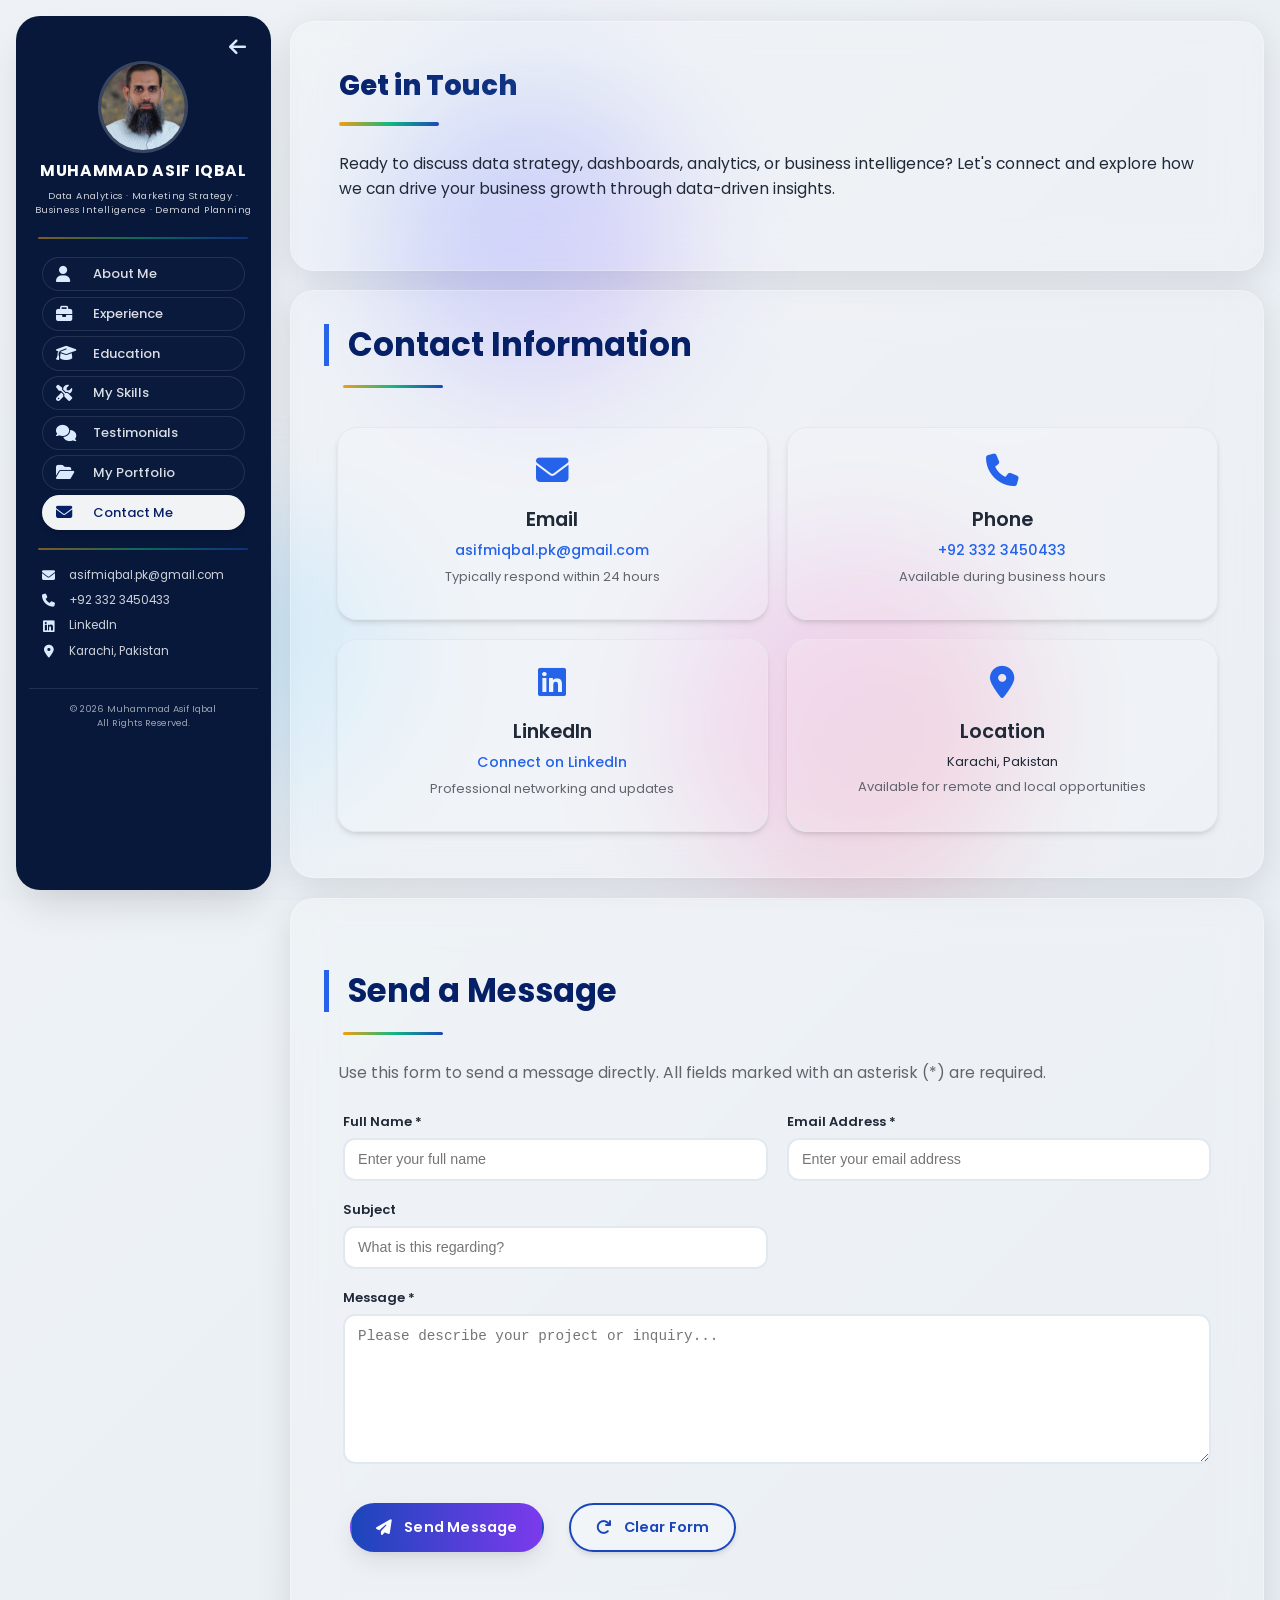
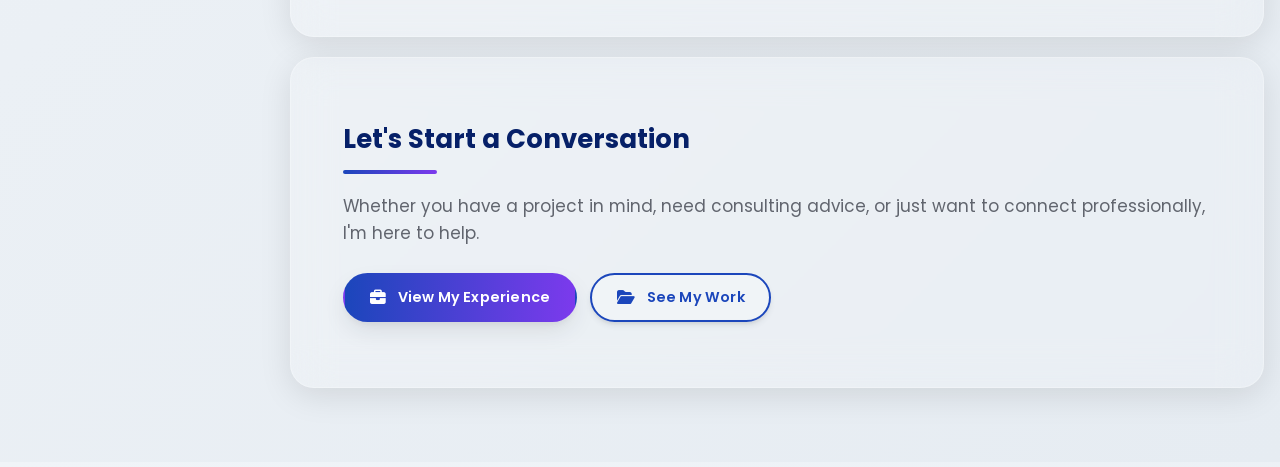
==== commit 426c5a3a: "Updated files" ====
--- a/contact.html
+++ b/contact.html
@@ -5,14 +5,12 @@
   <meta name="viewport" content="width=device-width, initial-scale=1.0, viewport-fit=cover">
   <meta http-equiv="X-UA-Compatible" content="IE=edge">
   
-  <!-- ===== CORE SEO META TAGS ===== -->
- <title>Contact | Muhammad Asif Iqbal</title>
+  <title>Contact | Muhammad Asif Iqbal</title>
   <meta name="description" content="Senior Data Analytics & Marketing Strategy Professional specializing in Business Intelligence, Power BI, Demand Planning, and Data Visualization.">
   <meta name="keywords" content="data analytics, marketing strategy, business intelligence, Power BI, Excel, demand planning, Muhammad Asif Iqbal, Karachi, Pakistan">
   <meta name="author" content="Muhammad Asif Iqbal">
   <meta name="robots" content="index, follow, max-image-preview:large, max-snippet:-1, max-video-preview:-1">
   
-  <!-- Preconnects & Preloads -->
   <link rel="preconnect" href="https://cdnjs.cloudflare.com">
   <link rel="preconnect" href="https://fonts.googleapis.com">
   <link rel="preconnect" href="https://fonts.gstatic.com" crossorigin>
@@ -22,205 +20,95 @@
   <link rel="preload" href="script.js" as="script">
   <link rel="preload" href="images/Asif.jpg" as="image" type="image/jpeg">
   <link rel="preload" as="style" href="https://fonts.googleapis.com/css2?family=Poppins:wght@300;400;500;600;700;800&display=swap">
+  <link href="https://fonts.googleapis.com/css2?family=Poppins:wght@300;400;500;600;700;800&display=swap" rel="stylesheet">
 
-  <!-- Stylesheets -->
   <link rel="stylesheet" href="style.css" media="all">
-
-  <!-- FontAwesome -->
   <link rel="stylesheet" href="https://cdnjs.cloudflare.com/ajax/libs/font-awesome/6.5.2/css/all.min.css"/>
 </head>
 
 <body>
   <a href="#main-content" class="skip-link">Skip to main content</a>
 
-  <!-- Background Effects -->
   <div class="background-shapes" aria-hidden="true">
     <div class="shape shape-1"></div>
     <div class="shape shape-2"></div>
     <div class="shape shape-3"></div>
-    
     <div class="particles" aria-hidden="true">
       <div class="particle"></div><div class="particle"></div><div class="particle"></div>
       <div class="particle"></div><div class="particle"></div><div class="particle"></div>
     </div>
   </div>
 
-  <!-- Mobile Header -->
   <header class="mobile-header" role="banner">
     <div class="mobile-title">
       <h1>Muhammad Asif Iqbal</h1>
       <p class="mobile-tagline">Data Analytics · Marketing Strategy · Business Intelligence</p>
     </div>
-    <button class="hamburger" aria-label="Toggle Menu" aria-expanded="false" aria-controls="mobile-menu-overlay">
-      <span></span>
-      <span></span>
-      <span></span>
+    <button class="hamburger" type="button" aria-label="Toggle Menu" aria-expanded="false" aria-controls="mobile-menu-overlay">
+      <span></span><span></span><span></span>
     </button>
   </header>
 
-  <!-- Main Container -->
   <div class="container">
-
-    <!-- ===== SIDEBAR ===== -->
     <aside class="sidebar" role="navigation" aria-label="Primary navigation" id="sidebar">
       <div class="sidebar-header">
-        <button class="sidebar-toggler" id="sidebar-toggler" 
-                aria-label="Collapse Navigation" 
-                aria-controls="sidebar" 
-                aria-expanded="true">
+        <button class="sidebar-toggler" id="sidebar-toggler" type="button" aria-label="Collapse Navigation" aria-controls="sidebar" aria-expanded="true">
           <i class="fas fa-arrow-left" aria-hidden="true"></i>
         </button>
       </div>
-
-      <img src="images/Asif.jpg" 
-           alt="Professional portrait of Muhammad Asif Iqbal" 
-           class="avatar" width="150" height="150" loading="eager" />
-
-      <h1 class="name">Muhammad Asif Iqbal</h1>
+      <img src="images/Asif.jpg" alt="Professional portrait of Muhammad Asif Iqbal" class="avatar" width="150" height="150" loading="eager" />
+      <div class="name">Muhammad Asif Iqbal</div>
       <p class="tagline">Data Analytics · Marketing Strategy · Business Intelligence · Demand Planning</p>
-
       <div class="divider" aria-hidden="true"></div>
-
-      <!-- ===== MAIN NAVIGATION ===== -->
       <nav aria-label="Primary navigation">
         <ul class="nav-menu">
-          <!-- UPDATE aria-current="page" FOR CURRENT PAGE -->
-          <li><a href="index.html" class="nav-link" data-tooltip="About Me">
-            <i class="fas fa-user" aria-hidden="true"></i>
-            <span class="nav-text">About Me</span>
-          </a></li>
-          <li><a href="experience.html" class="nav-link" data-tooltip="Experience">
-            <i class="fas fa-briefcase" aria-hidden="true"></i>
-            <span class="nav-text">Experience</span>
-          </a></li>
-          <li><a href="education.html" class="nav-link" data-tooltip="Education">
-            <i class="fas fa-graduation-cap" aria-hidden="true"></i>
-            <span class="nav-text">Education</span>
-          </a></li>
-          <li><a href="skills.html" class="nav-link" data-tooltip="My Skills">
-            <i class="fas fa-tools" aria-hidden="true"></i>
-            <span class="nav-text">My Skills</span>
-          </a></li>
-          <li><a href="testimonials.html" class="nav-link" data-tooltip="Testimonials">
-            <i class="fas fa-comments" aria-hidden="true"></i>
-            <span class="nav-text">Testimonials</span>
-          </a></li>
-          <li><a href="portfolio.html" class="nav-link" data-tooltip="My Portfolio">
-            <i class="fas fa-folder-open" aria-hidden="true"></i>
-            <span class="nav-text">My Portfolio</span>
-          </a></li>
-          <li><a href="contact.html" class="nav-link active" data-tooltip="Contact Me">
-            <i class="fas fa-envelope" aria-hidden="true"></i>
-            <span class="nav-text">Contact Me</span>
-          </a></li>
+          <li><a href="index.html" class="nav-link" data-tooltip="About Me"><i class="fas fa-user" aria-hidden="true"></i><span class="nav-text">About Me</span></a></li>
+          <li><a href="experience.html" class="nav-link" data-tooltip="Experience"><i class="fas fa-briefcase" aria-hidden="true"></i><span class="nav-text">Experience</span></a></li>
+          <li><a href="education.html" class="nav-link" data-tooltip="Education"><i class="fas fa-graduation-cap" aria-hidden="true"></i><span class="nav-text">Education</span></a></li>
+          <li><a href="skills.html" class="nav-link" data-tooltip="My Skills"><i class="fas fa-tools" aria-hidden="true"></i><span class="nav-text">My Skills</span></a></li>
+          <li><a href="testimonials.html" class="nav-link" data-tooltip="Testimonials"><i class="fas fa-comments" aria-hidden="true"></i><span class="nav-text">Testimonials</span></a></li>
+          <li><a href="portfolio.html" class="nav-link" data-tooltip="My Portfolio"><i class="fas fa-folder-open" aria-hidden="true"></i><span class="nav-text">My Portfolio</span></a></li>
+          <li><a href="contact.html" class="nav-link active" aria-current="page" data-tooltip="Contact Me"><i class="fas fa-envelope" aria-hidden="true"></i><span class="nav-text">Contact Me</span></a></li>
         </ul>
       </nav>
-
       <div class="divider" aria-hidden="true"></div>
-
-      <!-- ===== CONTACT INFORMATION ===== -->
       <div class="contact-info">
-        <div class="contact-item" data-tooltip="Email">
-          <i class="fas fa-envelope contact-icon" aria-hidden="true"></i>
-          <span class="contact-text">asifmiqbal.pk@gmail.com</span>
-        </div>
-
-        <div class="contact-item" data-tooltip="Phone">
-          <i class="fas fa-phone contact-icon" aria-hidden="true"></i>
-          <span class="contact-text">+92 332 3450433</span>
-        </div>
-
-        <div class="contact-item" data-tooltip="LinkedIn Profile">
-          <i class="fab fa-linkedin contact-icon" aria-hidden="true"></i>
-          <a href="https://linkedin.com/in/muhammad-asif-iqbal-pk" target="_blank" rel="noopener noreferrer" class="contact-text">LinkedIn</a>
-        </div>
-
-        <div class="contact-item" data-tooltip="Location">
-          <i class="fas fa-map-marker-alt contact-icon" aria-hidden="true"></i>
-          <span class="contact-text">Karachi, Pakistan</span>
-        </div>
+        <div class="contact-item" data-tooltip="Email"><i class="fas fa-envelope contact-icon" aria-hidden="true"></i><span class="contact-text">asifmiqbal.pk@gmail.com</span></div>
+        <div class="contact-item" data-tooltip="Phone"><i class="fas fa-phone contact-icon" aria-hidden="true"></i><span class="contact-text">+92 332 3450433</span></div>
+        <div class="contact-item" data-tooltip="LinkedIn Profile"><i class="fab fa-linkedin contact-icon" aria-hidden="true"></i><a href="https://linkedin.com/in/muhammad-asif-iqbal-pk" target="_blank" rel="noopener noreferrer" class="contact-text">LinkedIn</a></div>
+        <div class="contact-item" data-tooltip="Location"><i class="fas fa-map-marker-alt contact-icon" aria-hidden="true"></i><span class="contact-text">Karachi, Pakistan</span></div>
       </div>
-
-      <!-- ===== FOOTER ===== -->
       <footer class="footer" role="contentinfo">
         <p class="footer-text">&copy; <span id="year"></span> Muhammad Asif Iqbal</p>
         <p class="footer-text">All Rights Reserved.</p>
       </footer>
     </aside>
 
-    <!-- Mobile Menu Overlay -->
     <div class="mobile-menu-overlay" id="mobile-menu-overlay" aria-hidden="true">
       <div class="mobile-menu-container">
-        <button class="mobile-menu-close" id="mobile-menu-close" aria-label="Close menu">
-          <i class="fas fa-times"></i>
-        </button>
-        
-        <img src="images/Asif.jpg" 
-             alt="Professional portrait of Muhammad Asif Iqbal" 
-             class="avatar" width="150" height="150" loading="eager" />
-
-        <h1 class="name">Muhammad Asif Iqbal</h1>
+        <button class="mobile-menu-close" id="mobile-menu-close" type="button" aria-label="Close menu"><i class="fas fa-times"></i></button>
+        <img src="images/Asif.jpg" alt="Professional portrait of Muhammad Asif Iqbal" class="avatar" width="150" height="150" loading="eager" />
+        <div class="name">Muhammad Asif Iqbal</div>
         <p class="tagline">Data Analytics · Marketing Strategy · Business Intelligence · Demand Planning</p>
-
         <div class="divider" aria-hidden="true"></div>
-
         <nav aria-label="Mobile navigation">
           <ul class="nav-menu">
-            <li><a href="index.html" class="nav-link">
-              <i class="fas fa-user" aria-hidden="true"></i>
-              <span class="nav-text">About Me</span>
-            </a></li>
-            <li><a href="experience.html" class="nav-link">
-              <i class="fas fa-briefcase" aria-hidden="true"></i>
-              <span class="nav-text">Experience</span>
-            </a></li>
-            <li><a href="education.html" class="nav-link">
-              <i class="fas fa-graduation-cap" aria-hidden="true"></i>
-              <span class="nav-text">Education</span>
-            </a></li>
-            <li><a href="skills.html" class="nav-link">
-              <i class="fas fa-tools" aria-hidden="true"></i>
-              <span class="nav-text">My Skills</span>
-            </a></li>
-            <li><a href="testimonials.html" class="nav-link">
-              <i class="fas fa-comments" aria-hidden="true"></i>
-              <span class="nav-text">Testimonials</span>
-            </a></li>
-            <li><a href="portfolio.html" class="nav-link">
-              <i class="fas fa-folder-open" aria-hidden="true"></i>
-              <span class="nav-text">My Portfolio</span>
-            </a></li>
-            <li><a href="contact.html" class="nav-link active">
-              <i class="fas fa-envelope" aria-hidden="true"></i>
-              <span class="nav-text">Contact Me</span>
-            </a></li>
+            <li><a href="index.html" class="nav-link"><i class="fas fa-user" aria-hidden="true"></i><span class="nav-text">About Me</span></a></li>
+            <li><a href="experience.html" class="nav-link"><i class="fas fa-briefcase" aria-hidden="true"></i><span class="nav-text">Experience</span></a></li>
+            <li><a href="education.html" class="nav-link"><i class="fas fa-graduation-cap" aria-hidden="true"></i><span class="nav-text">Education</span></a></li>
+            <li><a href="skills.html" class="nav-link"><i class="fas fa-tools" aria-hidden="true"></i><span class="nav-text">My Skills</span></a></li>
+            <li><a href="testimonials.html" class="nav-link"><i class="fas fa-comments" aria-hidden="true"></i><span class="nav-text">Testimonials</span></a></li>
+            <li><a href="portfolio.html" class="nav-link"><i class="fas fa-folder-open" aria-hidden="true"></i><span class="nav-text">My Portfolio</span></a></li>
+            <li><a href="contact.html" class="nav-link active" aria-current="page"><i class="fas fa-envelope" aria-hidden="true"></i><span class="nav-text">Contact Me</span></a></li>
           </ul>
         </nav>
-
         <div class="divider" aria-hidden="true"></div>
-
         <div class="contact-info">
-          <div class="contact-item">
-            <i class="fas fa-envelope contact-icon" aria-hidden="true"></i>
-            <span class="contact-text">asifmiqbal.pk@gmail.com</span>
-          </div>
-
-          <div class="contact-item">
-            <i class="fas fa-phone contact-icon" aria-hidden="true"></i>
-            <span class="contact-text">+92 332 3450433</span>
-          </div>
-
-          <div class="contact-item">
-            <i class="fab fa-linkedin contact-icon" aria-hidden="true"></i>
-            <a href="https://linkedin.com/in/muhammad-asif-iqbal-pk" target="_blank" rel="noopener noreferrer" class="contact-text">LinkedIn</a>
-          </div>
-
-          <div class="contact-item">
-            <i class="fas fa-map-marker-alt contact-icon" aria-hidden="true"></i>
-            <span class="contact-text">Karachi, Pakistan</span>
-          </div>
+          <div class="contact-item"><i class="fas fa-envelope contact-icon" aria-hidden="true"></i><span class="contact-text">asifmiqbal.pk@gmail.com</span></div>
+          <div class="contact-item"><i class="fas fa-phone contact-icon" aria-hidden="true"></i><span class="contact-text">+92 332 3450433</span></div>
+          <div class="contact-item"><i class="fab fa-linkedin contact-icon" aria-hidden="true"></i><a href="https://linkedin.com/in/muhammad-asif-iqbal-pk" target="_blank" rel="noopener noreferrer" class="contact-text">LinkedIn</a></div>
+          <div class="contact-item"><i class="fas fa-map-marker-alt contact-icon" aria-hidden="true"></i><span class="contact-text">Karachi, Pakistan</span></div>
         </div>
-
         <footer class="footer" role="contentinfo">
           <p class="footer-text">&copy; <span id="year-mobile"></span> Muhammad Asif Iqbal</p>
           <p class="footer-text">All Rights Reserved.</p>
@@ -228,10 +116,7 @@
       </div>
     </div>
 
-    <!-- ===== MAIN CONTENT AREA ===== -->
-<main class="main-content" id="main-content" role="main" tabindex="-1">
-      
-      <!-- ===== HERO SECTION ===== -->
+    <main class="main-content" id="main-content" role="main" tabindex="-1">
       <section class="hero reveal" aria-labelledby="contact-hero-title">
         <div class="hero-card reveal">
           <h1 id="contact-hero-title">Get in Touch</h1>
@@ -240,130 +125,54 @@
         </div>
       </section>
 
-      <!-- ===== CONTACT CONTAINER ===== -->
-<div class="content-card reveal">
-<!-- ===== CONTACT INFORMATION ===== -->
-<section class="contact-info-section" aria-labelledby="contact-info-title">
-  <h2 id="contact-info-title" class="contact-section-title">Contact Information</h2>
-  <div class="divider" aria-hidden="true"></div>
+      <div class="content-card reveal">
+        <section class="contact-info-section" aria-labelledby="contact-info-title">
+          <h2 id="contact-info-title" class="contact-section-title">Contact Information</h2>
+          <div class="divider" aria-hidden="true"></div>
+          <div class="contact-grid">
+            <div class="contact-method-card reveal"><i class="fas fa-envelope" aria-hidden="true"></i><div class="contact-method-info"><h3>Email</h3><a href="mailto:asifmiqbal.pk@gmail.com" class="contact-link">asifmiqbal.pk@gmail.com</a><p>Typically respond within 24 hours</p></div></div>
+            <div class="contact-method-card reveal"><i class="fas fa-phone" aria-hidden="true"></i><div class="contact-method-info"><h3>Phone</h3><a href="tel:+923323450433" class="contact-link">+92 332 3450433</a><p>Available during business hours</p></div></div>
+            <div class="contact-method-card reveal"><i class="fab fa-linkedin" aria-hidden="true"></i><div class="contact-method-info"><h3>LinkedIn</h3><a href="https://linkedin.com/in/muhammad-asif-iqbal-pk" target="_blank" rel="noopener noreferrer" class="contact-link">Connect on LinkedIn</a><p>Professional networking and updates</p></div></div>
+            <div class="contact-method-card reveal"><i class="fas fa-map-marker-alt" aria-hidden="true"></i><div class="contact-method-info"><h3>Location</h3><span class="contact-text">Karachi, Pakistan</span><p>Available for remote and local opportunities</p></div></div>
+          </div>
+        </section>
+      </div>
 
-  <div class="contact-grid">
-    <div class="contact-method-card reveal">
-      <i class="fas fa-envelope" aria-hidden="true"></i>
-      <div class="contact-method-info">
-        <h3>Email</h3>
-        <a href="mailto:asifmiqbal.pk@gmail.com" class="contact-link">asifmiqbal.pk@gmail.com</a>
-        <p>Typically respond within 24 hours</p>
-      </div>
-    </div>
-
-    <div class="contact-method-card reveal">
-      <i class="fas fa-phone" aria-hidden="true"></i>
-      <div class="contact-method-info">
-        <h3>Phone</h3>
-        <a href="tel:+923323450433" class="contact-link">+92 332 3450433</a>
-        <p>Available during business hours</p>
-      </div>
-    </div>
-
-    <div class="contact-method-card reveal">
-      <i class="fab fa-linkedin" aria-hidden="true"></i>
-      <div class="contact-method-info">
-        <h3>LinkedIn</h3>
-        <a href="https://linkedin.com/in/muhammad-asif-iqbal-pk" target="_blank" rel="noopener noreferrer" class="contact-link">Connect on LinkedIn</a>
-        <p>Professional networking and updates</p>
-      </div>
-    </div>
-
-    <div class="contact-method-card reveal">
-      <i class="fas fa-map-marker-alt" aria-hidden="true"></i>
-      <div class="contact-method-info">
-        <h3>Location</h3>
-        <span class="contact-text">Karachi, Pakistan</span>
-        <p>Available for remote and local opportunities</p>
-      </div>
-    </div>
-  </div>
-</section>
-</div>
-        <!-- ===== CONTACT FORM ===== -->
-       <div class="content-card reveal">
+      <div class="content-card reveal">
         <section class="contact-form-section" aria-labelledby="contact-form-title">
           <h2 id="contact-form-title" class="contact-section-title">Send a Message</h2>
           <div class="divider" aria-hidden="true"></div>
-          
-          <form id="contactForm" novalidate class="contact-form" aria-labelledby="form-description">
-            <p id="form-description" class="form-description">
-              Use this form to send a message directly. All fields marked with an asterisk (*) are required.
-            </p>
-            
+          <form id="contact-form" novalidate class="contact-form" aria-labelledby="form-description">
+            <p id="form-description" class="form-description">Use this form to send a message directly. All fields marked with an asterisk (*) are required.</p>
             <div class="form-grid">
-              <div class="form-group">
-                <label for="name" class="form-label">Full Name *</label>
-                <input id="name" name="name" type="text" placeholder="Enter your full name" required class="form-input">
-                <span class="form-error" id="name-error"></span>
-              </div>
-
-              <div class="form-group">
-                <label for="email" class="form-label">Email Address *</label>
-                <input id="email" name="email" type="email" placeholder="Enter your email address" required class="form-input">
-                <span class="form-error" id="email-error"></span>
-              </div>
-
-              <div class="form-group">
-                <label for="subject" class="form-label">Subject</label>
-                <input id="subject" name="subject" type="text" placeholder="What is this regarding?" class="form-input">
-                <span class="form-error" id="subject-error"></span>
-              </div>
-
-              <div class="form-group full-width">
-                <label for="message" class="form-label">Message *</label>
-                <textarea id="message" name="message" placeholder="Please describe your project or inquiry..." required class="form-textarea" rows="6"></textarea>
-                <span class="form-error" id="message-error"></span>
-              </div>
+              <div class="form-group"><label for="name" class="form-label">Full Name *</label><input id="name" name="name" type="text" placeholder="Enter your full name" required class="form-input"><span class="form-error" id="name-error"></span></div>
+              <div class="form-group"><label for="email" class="form-label">Email Address *</label><input id="email" name="email" type="email" placeholder="Enter your email address" required class="form-input"><span class="form-error" id="email-error"></span></div>
+              <div class="form-group"><label for="subject" class="form-label">Subject</label><input id="subject" name="subject" type="text" placeholder="What is this regarding?" class="form-input"><span class="form-error" id="subject-error"></span></div>
+              <div class="form-group full-width"><label for="message" class="form-label">Message *</label><textarea id="message" name="message" placeholder="Please describe your project or inquiry..." required class="form-textarea" rows="6"></textarea><span class="form-error" id="message-error"></span></div>
             </div>
-
             <div class="form-actions">
-              <button type="submit" class="btn primary">
-                <i class="fas fa-paper-plane" aria-hidden="true"></i>
-                Send Message
-              </button>
-              <button type="reset" class="btn secondary">
-                <i class="fas fa-redo" aria-hidden="true"></i>
-                Clear Form
-              </button>
+              <button type="submit" class="btn primary"><i class="fas fa-paper-plane" aria-hidden="true"></i> Send Message</button>
+              <button type="reset" class="btn secondary"><i class="fas fa-redo" aria-hidden="true"></i> Clear Form</button>
             </div>
           </form>
         </section>
       </div>
-      
 
-      <!-- ===== CALL TO ACTION ===== -->
-        <section class="cta-card reveal">
+      <section class="cta-card reveal">
         <h2>Let's Start a Conversation</h2>
         <div class="divider" aria-hidden="true"></div>
         <p>Whether you have a project in mind, need consulting advice, or just want to connect professionally, I'm here to help.</p>
-        
         <div class="hero-cta">
-          <a href="experience.html" class="btn primary">
-            <i class="fas fa-briefcase" aria-hidden="true"></i>
-            View My Experience
-          </a>
-          <a href="portfolio.html" class="btn secondary">
-            <i class="fas fa-folder-open" aria-hidden="true"></i>
-            See My Work
-          </a>
+          <a href="experience.html" class="btn primary"><i class="fas fa-briefcase" aria-hidden="true"></i> View My Experience</a>
+          <a href="portfolio.html" class="btn secondary"><i class="fas fa-folder-open" aria-hidden="true"></i> See My Work</a>
         </div>
       </section>
     </main>
   </div>
 
-   <button id="backToTop" aria-label="Back to top">
-    <i class="fas fa-chevron-up" aria-hidden="true"></i> </button>
-
-   <div id="toast" class="toast" role="alert" aria-live="polite" aria-atomic="true"></div>
+  <button id="backToTop" type="button" aria-label="Back to top"><i class="fas fa-chevron-up" aria-hidden="true"></i></button>
+  <div id="toast" class="toast" role="alert" aria-live="polite" aria-atomic="true"></div>
 
   <script src="script.js" defer></script>
-
 </body>
 </html>
--- a/style.css
+++ b/style.css
@@ -3,12 +3,11 @@
    Consolidated CSS File - All Styles in One
    =============================================== */
 
-/* ===== CSS CUSTOM PROPERTIES ===== */
 :root {
   /* Layout */
-  --sidebar-expanded: 272px;
+  --sidebar-expanded: 255px;
   --sidebar-collapsed: 80px;
-  --container-max: 1600px;
+  --container-max: 1400px;
   --header-height: 72px;
   
   /* Brand Colors */
@@ -45,10 +44,10 @@
   
   /* Gradients */
   --gradient-1: linear-gradient(92deg, #1B46BB, #7c3aed);
-  --gradient-2: linear-gradient(30deg, #1B46BB, #10b981, #36cde7);
+  --gradient-2: linear-gradient(30deg, #1B46BB, #10b981, #1ca9c2);
   --gradient-3: linear-gradient(112deg, #1B46BB, #7c3aed, #36cde7);
   --gradient-4: linear-gradient(112deg, #f59e0b, #10b981, #1B46BB);
-  --gradient-5: linear-gradient(112deg, #1B46BB, #36cde7, #10b981);
+  --gradient-5: linear-gradient(112deg, #092983, #4fd9f1, #058057);
   
   /* Glass Morphism */
   --glass-bg: rgba(255, 255, 255, 0.15);
@@ -72,11 +71,15 @@
   --radius-full: 9999px;
   
   /* Typography */
+  --font-heading: 'Poppins', 'Segoe UI', system-ui, -apple-system, sans-serif;
+  --font-body: 'Poppins', 'Inter', system-ui, -apple-system, sans-serif;
+
   --text-xs: 0.75rem;
   --text-sm: 0.875rem;
-  --text-base: 1rem;
-  --text-lg: 1.125rem;
-  --text-xl: 1.25rem;
+  --text-md: 1rem;
+  --text-base: 1.1rem;
+  --text-lg: 1.2rem;
+  --text-xl: 1.3rem;
   --text-2xl: 1.5rem;
   --text-3xl: 1.875rem;
   --text-4xl: 2.25rem;
@@ -101,12 +104,10 @@
   }
   
   body {
-    background: linear-gradient(135deg, #0f172a 0%, #1e293b 100%);
-  }
+    background: linear-gradient(135deg, #0f172a 0%, #1e293b 100%);}
   
   .background-shapes {
-    background: linear-gradient(135deg, #0f172a 0%, #1e293b 100%);
-  }
+    background: linear-gradient(135deg, #0f172a 0%, #1e293b 100%);}
 }
 
 /* ===== BASE RESET & GLOBAL STYLES ===== */
@@ -117,20 +118,26 @@
 }
 
 html {
-  font-size: 14px;
+  font-size: 13px;
   scroll-behavior: smooth;
   -webkit-text-size-adjust: 100%;
   -webkit-font-smoothing: antialiased;
   -moz-osx-font-smoothing: grayscale;
 }
 
+h1, h2, h3, h4, h5, h6 {
+  font-family: var(--font-heading);
+  font-weight: 700;
+  line-height: 1.4;
+}
+
 body {
-  font-family: 'Poppins', system-ui, -apple-system, 'Segoe UI', Roboto, sans-serif;
+  font-family: var(--font-body);
   line-height: 1.5;
   color: var(--text-primary);
   background: linear-gradient(135deg, #f0f4f8 0%, #e6ecf2 100%);
   min-height: 100vh;
-  padding: 1rem;
+  padding: 1.2rem;
   overflow-x: hidden;
   font-weight: 400;
 }
@@ -167,7 +174,8 @@
   overflow: hidden;
   clip: rect(0, 0, 0, 0);
   white-space: nowrap;
-  border: 0;}
+  border: 0;
+}
 
 /* ===== BACKGROUND EFFECTS ===== */
 .background-shapes {
@@ -179,14 +187,16 @@
   z-index: -1;
   overflow: hidden;
   background: linear-gradient(135deg, #eef2f6 0%, #e8edf3 100%);
-  backdrop-filter: blur(20px);}
+  backdrop-filter: blur(20px);
+}
 
 .shape {
   position: absolute;
   border-radius: 50%;
   filter: blur(60px);
   opacity: 0.3;
-  animation: float 20s ease-in-out infinite;}
+  animation: float 20s ease-in-out infinite;
+}
 
 .shape-1 {
   background: linear-gradient(135deg, #3f7cff 0%, #be7cff 100%);
@@ -195,7 +205,8 @@
   top: 10%;
   left: 30%;
   opacity: 0.3;
-  animation-delay: 0s;}
+  animation-delay: 0s;
+}
 
 .shape-2 {
   background: linear-gradient(135deg, #f093fb 0%, #f5576c 100%);
@@ -203,7 +214,8 @@
   height: 350px;
   top: 60%;
   right: 20%;
-  animation-delay: 5s;}
+  animation-delay: 5s;
+}
 
 .shape-3 {
   background: linear-gradient(135deg, #4facfe 0%, #d3fdff 100%);
@@ -211,7 +223,8 @@
   height: 280px;
   bottom: 10%;
   left: 10%;
-  animation-delay: 10s;}
+  animation-delay: 10s;
+}
 
 @keyframes float {
   0%, 100% { transform: translateY(0) rotate(0deg) scale(1); }
@@ -233,24 +246,28 @@
   z-index: 9900;
   padding: 0 1.5rem;
   align-items: center;
-  justify-content: space-between;}
+  justify-content: space-between;
+}
 
 .mobile-title {
   flex: 1;
-  text-align: center;}
+  text-align: center;
+}
 
 .mobile-header h1 {
   font-size: 1.5rem;
   text-transform: uppercase;
   font-weight: 600;
   color: var(--brand-dark);
-  margin: 0;}
+  margin: 0;
+}
 
 .mobile-tagline {
   font-size: 1rem;
   color: var(--text-secondary);
   margin: 0;
-  font-weight: 400;}
+  font-weight: 400;
+}
 
 /* ===== HAMBURGER MENU ===== */
 .hamburger {
@@ -264,7 +281,8 @@
   cursor: pointer;
   padding: 0;
   position: relative;
-  z-index: 10000;}
+  z-index: 10000;
+}
 
 .hamburger span {
   display: block;
@@ -273,7 +291,8 @@
   background-color: var(--brand-dark);
   border-radius: 3px;
   transition: var(--transition);
-  transform-origin: center;}
+  transform-origin: center;
+}
 
 .hamburger.active span:nth-child(1) { transform: rotate(45deg) translate(6px, 6px); }
 .hamburger.active span:nth-child(2) { opacity: 0; }
@@ -287,10 +306,12 @@
   max-width: var(--container-max);
   margin: 0 auto;
   min-height: calc(100vh - 2rem);
-  transition: grid-template-columns 0.3s var(--transition);}
+  transition: grid-template-columns 0.3s var(--transition);
+}
 
 .container.collapsed {
-  grid-template-columns: var(--sidebar-collapsed) 1fr;}
+  grid-template-columns: var(--sidebar-collapsed) 1fr;
+}
 
 /* ===== MAIN CONTENT AREA ===== */
 .main-content {
@@ -300,7 +321,8 @@
   width: 100%;
   transition: all 0.3s var(--transition);
   min-height: 100vh;
-  padding-bottom: 3rem;}
+  padding-bottom: 3rem;
+}
 
 /* ===== SIDEBAR STYLES ===== */
 .sidebar {
@@ -321,13 +343,15 @@
   overflow-x: hidden;
   overflow-y: auto;
   z-index: 100;
-  transition: all 0.3s cubic-bezier(0.4, 0, 0.2, 1);}
+  transition: all 0.3s cubic-bezier(0.4, 0, 0.2, 1);
+}
 
 /* Sidebar Header */
 .sidebar-header {
   display: flex;
   justify-content: flex-end;
-  margin-bottom: 0;}
+  margin-bottom: 0;
+}
 
 .sidebar-toggler {
   background: transparent;
@@ -341,14 +365,17 @@
   cursor: pointer;
   margin-top: -1rem;
   border-radius: var(--radius-full);
-  transition: all 0.3s ease;}
+  transition: all 0.3s ease;
+}
 
 .sidebar-toggler i {
   font-size: 1.5rem;
-  transition: transform 0.3s ease;}
+  transition: transform 0.3s ease;
+}
 
 .sidebar-toggler:hover {
-  transform: translateX(-5px);}
+  transform: translateX(-5px);
+}
 
 /* Sidebar Avatar & Info */
 .avatar {
@@ -359,7 +386,8 @@
   border: 3px solid rgba(255, 255, 255, 0.2);
   margin: -1rem auto;
   display: block;
-  transition: all 0.3s ease;}
+  transition: all 0.3s ease;
+}
 
 .name {
   text-align: center;
@@ -369,7 +397,8 @@
   letter-spacing: 0.7px;
   color: white;
   margin-top: 1rem;
-  transition: all 0.3s ease;}
+  transition: all 0.3s ease;
+}
 
 .tagline {
   text-align: center;
@@ -378,7 +407,8 @@
   color: rgba(255, 255, 255, 0.8);
   line-height: 1.5;
   margin-bottom: 0.5rem;
-  transition: all 0.3s ease;}
+  transition: all 0.3s ease;
+}
 
 /* Sidebar Divider */
 .sidebar .divider {
@@ -387,27 +417,32 @@
   background: var(--gradient-4);
   margin: 0.5rem auto;
   border-radius: 1px;
-  opacity: 0.5;}
+  opacity: 0.5;
+}
 
 /* Sidebar Navigation */
 .nav-menu {
   list-style: none;
   margin: 0;
-  padding:0 1rem;
-  flex-grow: 1;}
+  padding: 0 1rem;
+  flex-grow: 1;
+}
 
 .nav-link {
   display: flex;
   align-items: center;
-  padding: 0.63rem 1.2rem;
-  margin: 0.2rem 0;
+  padding: 0.5rem 1rem;
+  margin: 0.4rem 0;
   color: rgba(255, 255, 255, 0.85);
   text-decoration: none;
   border-radius: var(--radius-full);
   transition: all 0.3s cubic-bezier(0.4, 0, 0.2, 1);
   border: 1px solid transparent;
   position: relative;
-  overflow: hidden;}
+  overflow: hidden;
+  background: rgba(255, 255, 255, 0.01);
+  border-color: rgba(255, 255, 255, 0.1);
+}
 
 .nav-link::before {
   content: '';
@@ -417,7 +452,8 @@
   width: 100%;
   height: 100%;
   background: linear-gradient(90deg, transparent, rgba(255, 255, 255, 0.2), transparent);
-  transition: left 0.6s ease;}
+  transition: left 0.6s ease;
+}
 
 .nav-link:hover::before {left: 100%;}
 
@@ -425,45 +461,53 @@
   background: rgba(255, 255, 255, 0.1);
   border-color: rgba(255, 255, 255, 0.2);
   transform: translateX(8px);
-  color: white;}
+  color: white;
+}
 
 .nav-link.active {
   background: rgba(255, 255, 255, 0.95);
   color: var(--brand-dark);
   font-weight: 600;
   border-color: transparent;
-  box-shadow: var(--shadow-md);}
+  box-shadow: var(--shadow-md);
+}
 
 .nav-link.active i {
-  color: var(--brand-dark);}
+  color: var(--brand-dark);
+}
 
 .nav-link i {
   width: 24px;
   margin-right: 1rem;
   font-size: 1.25rem;
   color: var(--brand-light);
-  transition: all 0.3s ease;}
+  transition: all 0.3s ease;
+}
 
 .nav-text {
   transition: all 0.3s ease;
-  font-weight: 500;}
+  font-weight: 500;
+}
 
 .contact-info {
   color: rgba(255, 255, 255, 0.8);
   padding: 0.3rem 0 0 0;
   font-size: 0.9rem;
-  transition: all 0.3s ease;}
+  transition: all 0.3s ease;
+}
 
 .contact-item {
   display: flex;
   align-items: center;
   margin-bottom: 0.6rem;
   color: rgba(255, 255, 255, 0.8);
-  transition: all 0.3s ease;}
+  transition: all 0.3s ease;
+}
 
 .contact-item:hover {
   color: white;
-  transform: translateX(5px);}
+  transform: translateX(5px);
+}
 
 .contact-item a {
   text-decoration: none;
@@ -471,18 +515,21 @@
   display: flex;
   align-items: center;
   gap: 1rem;
-  width: 100%;}
+  width: 100%;
+}
 
 .contact-icon {
   width: 40px;
   text-align: center;
   flex-shrink: 0;
   font-size: 1rem;
-  color: var(--brand-light);}
+  color: var(--brand-light);
+}
 
 .contact-text {
   transition: all 0.3s ease;
-  flex-grow: 1;}
+  flex-grow: 1;
+}
 
 .footer {
   text-align: center;
@@ -567,7 +614,8 @@
 
 .sidebar.collapsed .nav-link:hover {
   background: rgba(255, 255, 255, 0.2);
-  transform: scale(1.1);}
+  transform: scale(1.1);
+}
 
 .sidebar.collapsed .footer {
   display: flex;
@@ -575,8 +623,8 @@
   align-items: center;
   padding: 0.5rem 0 0 0;
   font-size: 0.8rem;
-  border: none;}
-
+  border: none;
+}
 
 /* ===== TOOLTIP STYLES ===== */
 .sidebar-tooltip {
@@ -594,11 +642,13 @@
   transition: opacity 0.2s ease, transform 0.2s ease;
   white-space: nowrap;
   box-shadow: var(--shadow-lg);
-  backdrop-filter: blur(10px);}
+  backdrop-filter: blur(10px);
+}
 
 .sidebar-tooltip.show {
   opacity: 1;
-  transform: translateX(0);}
+  transform: translateX(0);
+}
 
 .sidebar-tooltip::before {
   content: '';
@@ -608,7 +658,8 @@
   transform: translateY(-50%);
   border-width: 6px 6px 6px 0; 
   border-style: solid;
-  border-color: transparent var(--brand-light) transparent transparent;}
+  border-color: transparent var(--brand-light) transparent transparent;
+}
 
 /* ===== MOBILE MENU OVERLAY ===== */
 .mobile-menu-overlay {
@@ -685,7 +736,7 @@
   border: 1px solid var(--glass-border);
   border-radius: var(--radius-2xl);
   box-shadow: var(--glass-shadow);
-  padding: 3rem;
+  padding: 2.5rem;
   margin-top: 0.4rem;
   animation: fadeIn 0.6s ease-out;
 }
@@ -698,53 +749,60 @@
 .hero-card {padding: 1.2rem;}
 
 .hero-card h1 {
-  font-size: 2.5rem;
+  font-size: 2.1rem;
   font-weight: 800;
   line-height: 1.2;
-  color: var(--brand-dark);
   margin-bottom: 1.5rem;
-  background: linear-gradient(135deg, var(--brand-dark) 0%, var(--brand-primary) 100%);
+  background: linear-gradient(135deg, var(--brand-dark) 0%, var(--brand-accent) 100%);
   -webkit-background-clip: text;
   -webkit-text-fill-color: transparent;
-  background-clip: text;}
+  background-clip: text;
+}
 
 .hero .name {
   color: var(--brand-secondary);
-  font-size: 2.8rem;
+  font-size: 2.5rem;
   display: inline-block;
-  font-weight: 800;}
+  font-weight: 800;
+}
 
 .hero-subtitle {
   font-size: 1.5rem;
   font-weight: 600;
   color: var(--text-secondary);
   margin-bottom: 1.5rem;
-  opacity: 0.9;}
+  opacity: 0.95;
+}
 
 .hero .divider {
   height: 4px;
   background: var(--gradient-4);
   border-radius: var(--radius-full);
   margin: 1.5rem 0 2rem 0;
-  width: 100px;}
+  width: 100px;
+}
 
 .hero p {
   font-size: 1.2rem;
+  font-family: var(--font-body);
   line-height: 1.6;
   color: var(--text-primary);
-  margin-bottom: 1.5rem;}
+  margin-bottom: 1.5rem;
+}
 
 .hero-cta {
   display: flex;
   gap: 1rem;
   margin-top: 2rem;
-  flex-wrap: wrap;}
+  flex-wrap: wrap;
+}
 
 .hero ul,
 .content-card ul {
   list-style: none;
   padding-left: 0;
-  margin: 1.0rem 0;}
+  margin: 1.0rem 0;
+}
 
 .hero li,
 .content-card li {
@@ -753,7 +811,8 @@
   margin-bottom: 0.75rem;
   line-height: 1.6;
   color: var(--text-primary);
-  font-size: 1.1rem;}
+  font-size: 1.1rem;
+}
 
 .hero li::before,
 .content-card li::before {
@@ -762,7 +821,8 @@
   left: 1rem;
   color: var(--brand-primary);
   font-weight: 900;
-  font-size: 1.1rem;}
+  font-size: 1.1rem;
+}
 
 /* ===== BUTTONS ===== */
 .btn {
@@ -772,6 +832,7 @@
   padding: 0.9rem 1.9rem;
   border-radius: var(--radius-full);
   text-decoration: none;
+  font-family: var(--font-heading);
   font-weight: 600;
   font-size: 1.1rem;
   cursor: pointer;
@@ -781,7 +842,8 @@
   text-transform: none;
   letter-spacing: 0.2px;
   border: 2px solid transparent;
-  min-height: 48px;}
+  min-height: 48px;
+}
 
 .btn::before {
   content: '';
@@ -791,19 +853,22 @@
   width: 100%;
   height: 100%;
   background: linear-gradient(90deg, transparent, rgba(255, 255, 255, 0.3), transparent);
-  transition: left 0.6s ease;}
+  transition: left 0.6s ease;
+}
 
 .btn:hover::before {left: 100%;}
 
 .btn.primary {
   background: var(--gradient-1);
   color: white;
-  box-shadow: var(--shadow-lg);}
+  box-shadow: var(--shadow-lg);
+}
 
 .btn.primary:hover {
   transform: translateY(-3px);
   box-shadow: var(--shadow-xl);
-  border-color: rgba(255, 255, 255, 0.2);}
+  border-color: rgba(255, 255, 255, 0.2);
+}
 
 .btn.primary:active {transform: translateY(-1px);}
 
@@ -812,18 +877,19 @@
   color: var(--brand-secondary);
   border: 2px solid var(--brand-secondary);
   box-shadow: var(--shadow-md);
-  backdrop-filter: blur(12px);}
+  backdrop-filter: blur(12px);
+}
 
 .btn.secondary:hover {
   background: var(--brand-secondary);
   color: white;
   transform: translateY(-3px);
-  box-shadow: var(--shadow-lg);}
+  box-shadow: var(--shadow-lg);
+}
 
 .btn.secondary:active {transform: translateY(-1px);}
 
 .btn i {font-size: 1.1em; transition: transform 0.3s ease;}
-
 .btn:hover i {transform: translateX(4px);}
 
 /* ===== CONTENT CARDS ===== */
@@ -835,7 +901,8 @@
   padding: 2.5rem;
   margin: 1.5rem 0;
   border: 1px solid var(--glass-border);
-  animation: fadeIn 0.6s ease-out;}
+  animation: fadeIn 0.6s ease-out;
+}
 
 .content-card h2 {
   font-size: 2.5rem;
@@ -844,21 +911,24 @@
   margin-bottom: 1.5rem;
   border-left: 5px solid var(--brand-primary);
   padding-left: 1.5rem;
-  line-height: 1.3;}
+  line-height: 1.3;
+}
 
 .content-card p {
   color: var(--text-secondary);
   font-size: 1.2rem;
   line-height: 1.6;
   padding-left: 1.2rem;
-  margin: 1rem 0;}
+  margin: 1rem 0;
+}
 
 .content-card .divider {
   height: 3px;
   background: var(--gradient-4);
   border-radius: var(--radius-full);
   margin: 1.5rem 0 2rem 1.5rem;
-  width: 100px;}
+  width: 100px;
+}
 
 /* ===== CTA CARDS ===== */
 .cta-card {
@@ -882,7 +952,7 @@
 
 .cta-card p {
   color: var(--text-secondary);
-  font-size: var(--text-base);
+  font-size: var(--text-xl);
   line-height: 1.6;
   margin: 1.5rem 0 2rem 0;
 }
@@ -926,7 +996,8 @@
   box-shadow: var(--glass-shadow);
   padding: 2.5rem;
   margin: 1.5rem 0;
-  border: 1px solid var(--glass-border);}
+  border: 1px solid var(--glass-border);
+}
 
 .competencies-title {
   font-size: 2.5rem;
@@ -935,48 +1006,55 @@
   border-left: 5px solid var(--brand-primary);
   padding-left: 1.5rem;
   text-align: left;
-  margin-bottom: 1rem;}
+  margin-bottom: 1rem;
+}
 
 .competencies-section .divider {
   height: 3px;
   background: var(--gradient-4);
   border-radius: var(--radius-full);
   margin: 1.5rem 0 2rem 1.5rem;
-  width: 100px;}
+  width: 100px;
+}
 
 .competencies-subtitle {
-  color: var(--text-secondary);
+  color: var(--text-primary);
   font-size: 1.2rem;
   line-height: 1.6;
   padding-left: 1.5rem;
-  margin: 1rem 0 1.5rem;}
+  margin: 1rem 0 1.5rem;
+}
 
 .competencies-grid {
   display: grid;
-  grid-template-columns: repeat(auto-fit, minmax(300px, 1fr));
-  gap: 2rem;
-  margin-top: 2rem;}
+  grid-template-columns: repeat(auto-fit, minmax(272px, 1fr));
+  gap: 2.5rem;
+  margin: 3rem 1rem ;
+}
 
 .competency-card {
   background: white;
-  padding: 2rem;
+  padding: 2rem 1.5rem;
   border-radius: var(--radius-xl);
   text-align: center;
   transition: all 0.3s cubic-bezier(0.4, 0, 0.2, 1);
   border: 1px solid var(--border-light);
   box-shadow: var(--shadow-md);
-  height: 100%;}
+  height: 100%;
+}
 
 .competency-card:hover {
   transform: translateY(-8px);
-  box-shadow: var(--shadow-xl);}
+  box-shadow: var(--shadow-xl);
+}
 
 .competency-card i {
   font-size: 3rem;
   color: var(--brand-primary);
   margin-bottom: 1.5rem;
   display: block;
-  transition: transform 0.3s ease;}
+  transition: transform 0.3s ease;
+}
 
 .competency-card:hover i {transform: scale(1.1);}
 
@@ -985,8 +1063,8 @@
   font-weight: 600;
   line-height: 1.4;
   color: var(--text-primary);
-  margin-bottom: 1rem;}
-
+  margin-bottom: 1rem;
+}
 
 /* ===== TIMELINE SECTION ===== */
 .timeline-section {
@@ -997,21 +1075,26 @@
   background: var(--glass-bg);
   border: 1px solid var(--glass-border);
   border-radius: var(--radius-2xl);
-  box-shadow: var(--shadow-xl);}
+  box-shadow: var(--shadow-xl);
+}
 
 .timeline-section h2 {
   font-size: 2rem;
-  text-align: left;
-  border-left: 5px solid var(--brand-primary);
-  padding-left: 1.5rem;
-  margin: 1.5rem 0;}
-
-.timeline-section .divider {
-  height: 3px;
-  background: var(--gradient-4);
-  border-radius: var(--radius-full);
-  margin: 1.5rem 0 1rem 1.5rem;
-  width: 100px;}
+  color: white;}
+
+.section-title i {
+  font-size: 2rem;
+   color: white;}
+
+.section-title {
+    display: flex;
+    flex-direction: row;
+    align-items: center;
+    background: var(--brand-dark);
+    padding: 2rem 3rem;
+    margin: -2rem -2rem 0rem -2rem;
+    border-radius: var(--radius-xl) var(--radius-xl) 0 0;
+    gap: 2rem;}
 
 .timeline {position: relative; margin-left: -3rem;}
 
@@ -1029,19 +1112,21 @@
   height: calc(100% - 80px);
   background: var(--gradient-5);
   border-radius: 2px;
-  z-index: 1;}
+  z-index: 1;
+}
 
 .timeline-marker {
   position: absolute;
   left: 3rem;
-  top: 3.5rem;
+  top: 3.3rem;
   width: 17px;
   height: 17px;
-  background: var(--brand-primary);
+  background: var(--brand-dark);
   border: 3px solid var(--bg-primary);
   border-radius: 50%;
   z-index: 3;
-  box-shadow: 0 0 0 4px rgba(37, 99, 235, 0.2);}
+  box-shadow: 0 0 0 4px rgba(37, 99, 235, 0.2);
+}
 
 .timeline-content {
   background: var(--bg-primary);
@@ -1050,34 +1135,40 @@
   margin-left: 1rem;
   position: relative;
   box-shadow: var(--shadow-md);
-  transition: all 0.3s ease;}
+  transition: all 0.3s ease;
+}
 
 .timeline-content:hover {
   transform: translateY(-3px);
-  box-shadow: var(--shadow-xl);}
+  box-shadow: var(--shadow-xl);
+}
 
 .timeline-content h3 {
   font-size: 1.5rem;
   font-weight: 700;
-  color: var(--brand-secondary);
-  margin-bottom: 0.3rem;}
+  color: var(--brand-dark);
+  margin-bottom: 0.3rem;
+}
 
 .company-location {
   color: var(--text-primary);
   font-size: 1.3rem;
   font-weight: 500;
-  margin-bottom: 0.3rem;}
+  margin-bottom: 0.3rem;
+}
 
 .duration {
   color: var(--text-secondary);
   font-size: 1.1rem;
   font-weight: 500;
   margin-bottom: 1rem;
-  display: block;}
+  display: block;
+}
 
 .timeline-content ul {
   list-style: none;
-  padding-left: 0;}
+  padding-left: 0;
+}
 
 .timeline-content li {
   position: relative;
@@ -1085,14 +1176,16 @@
   margin-bottom: 0.1rem;
   line-height: 1.6;
   color: var(--text-primary);
-  font-size: var(--text-lg);}
+  font-size: var(--text-lg);
+}
 
 .timeline-content li::before {
   content: "✓";
   position: absolute;
   left: 0;
   color: #049464;
-  font-weight: 700;}
+  font-weight: 700;
+}
 
 .achievement {
   background: #5fcfaa1f;
@@ -1101,7 +1194,8 @@
   padding: 0.1rem 0;
   overflow: hidden;
   position: relative;
-  transition: transform 0.3s ease, box-shadow 0.3s ease;}
+  transition: transform 0.3s ease, box-shadow 0.3s ease;
+}
 
 .achievement::before {
   content: '';
@@ -1110,24 +1204,28 @@
   top: 0;
   height: 100%;
   width: 4px;
-  background: #046947;}
+  background: #046947;
+}
 
 .achievement-header {
   display: flex;
   gap: 1rem;
-  padding: 1.5rem 1.5rem 0.5rem 1.5rem;}
+  padding: 1.5rem 1.5rem 0.5rem 1.5rem;
+}
 
 .achievement-header i {
   color: #046947;
   font-size: 1.5rem;
-  filter: drop-shadow(0 2px 3px #0fe421a9);}
+  filter: drop-shadow(0 2px 3px #0fe421a9);
+}
 
 .achievement-header h4 {
   margin: 0;
   font-size: 1.3rem;
   font-weight: 700;
   color: #046947;
-  letter-spacing: 0.5px;}
+  letter-spacing: 0.5px;
+}
 
 .achievement p {
   margin: 0;
@@ -1135,44 +1233,55 @@
   font-size: 1.1rem;
   line-height: 1.5;
   color: var(--text-primary);
-  font-weight: 500;}
+  font-weight: 500;
+}
 
 /* ===== EDUCATION & CERTIFICATIONS ===== */
 .education-section,
-.certifications-section {margin-bottom: 2rem;}
+.certifications-section {
+  max-width: 1200px;
+  margin: 2rem 0;
+  padding: 2.5rem;
+  position: relative;
+  background: var(--glass-bg);
+  border: 1px solid var(--glass-border);
+  border-radius: var(--radius-2xl);
+  box-shadow: var(--shadow-xl);}
+
 
 .education-title,
 .certifications-title {
   display: flex;
-  align-items: baseline;
-  border-left: 5px solid var(--brand-primary);
-  padding: 1.5rem 0 0 1.5rem;}
+  align-items: center;  
+  justify-content: left;  
+  background: var(--brand-dark);
+  padding: 2.5rem 3rem;
+  margin: -2rem -2rem 2rem -2rem;
+  border-radius: var(--radius-xl) var(--radius-xl) 0 0;
+  gap: 2rem;
+}
 
 .education-title h2,
 .certifications-title h2 {
+  font-size: 2rem;
+  color: white;
   border: none;
-  color: var(--brand-secondary);
-  font-size: 2rem;
-  font-weight: 700;}
+  margin: 0 -1rem; 
+  line-height: 1.2;  
+}
 
 .education-title i,
 .certifications-title i {
-  font-size: 2.5rem;
-  color: var(--brand-secondary);
-  margin-right: 1rem;}
-
-.education-section .divider,
-.certifications-section .divider {
-  height: 4px;
-  background: var(--gradient-4);
-  border-radius: var(--radius-full);
-  margin: 0.5rem 0 2rem 1.5rem;
-  width: 100px;}
+  font-size: 2rem;
+  color: white;
+  line-height: 1.2;        
+}
 
 .education-grid {
   display: flex;
   flex-direction: column;
-  gap: 1.5rem;}
+  gap: 1.5rem;
+}
 
 .education-entry,
 .certifications-entry {
@@ -1180,48 +1289,58 @@
   padding: 3rem;
   border-radius: var(--radius-lg);
   box-shadow: var(--shadow-md);
-  transition: all 0.3s ease;}
+  transition: all 0.3s ease;
+}
 
 .education-entry:hover {
   transform: translateX(5px);
-  box-shadow: var(--shadow-lg);}
+  box-shadow: var(--shadow-lg);
+}
 
 .education-entry h3 {
   font-size: var(--text-2xl);
   font-weight: 700;
   margin-left: 1.2rem;
-  color: var(--brand-secondary);}
+  color: var(--brand-secondary);
+}
 
 .education-entry .institution {
-    font-weight: 600; 
-    color: var(--text-primary);
-    margin: 0;}
+  font-weight: 600; 
+  color: var(--text-primary);
+  margin: 0;
+}
 
 .education-entry .year {
   color: var(--text-secondary);
   font-size: 1.1rem;
-  margin: 0;}
+  margin: 0;
+}
 
 .certifications-grid {
   display: grid;
   grid-template-columns: repeat(auto-fit, minmax(300px, 1fr));
-  gap: 1.5rem;}
+  gap: 1.5rem;
+}
 
 .certifications-entry:hover {
   transform: translateY(-3px);
-  box-shadow: var(--shadow-lg);}
+  box-shadow: var(--shadow-lg);
+}
 
 .certifications-entry h3 {
   font-size: 1.3rem;
   font-weight: 600;
   color: var(--text-primary);
-  margin-left: 1rem;}
-
-.certifivations-entry .institution {
-    font-size: 1.3rem;
+  margin-left: 1rem;
+}
+
+/* Fixed typo: .certifications-entry (was .certifiations-entry) */
+.certifications-entry .institution {
+  font-size: 1.3rem;
   font-weight: 600;
   color: var(--text-primary);
-  margin-left: 1rem;}
+  margin-left: 1rem;
+}
 
 .certification-link {
   display: inline-flex;
@@ -1232,7 +1351,8 @@
   font-size: var(--text-md);
   margin-top: 0.5rem;
   margin-left: 1rem;
-  transition: color 0.3s ease;}
+  transition: color 0.3s ease;
+}
 
 .certification-link:hover {color: var(--brand-secondary);}
 
@@ -1508,7 +1628,8 @@
   border-radius: var(--radius-xl);
   padding: 1rem 2rem;
   box-shadow: 0 4px 20px rgba(0, 0, 0, 0.05);
-  animation: slideInDown 0.4s ease-out;}
+  animation: slideInDown 0.4s ease-out;
+}
 
 @keyframes slideInDown {
   from {opacity: 0; transform: translateY(-10px);}
@@ -1518,7 +1639,8 @@
 .branding-subnav-header {
   display: flex;
   align-items: center;
-  margin-bottom: 0.3rem;}
+  margin-bottom: 0.3rem;
+}
 
 .subnav-label {
   font-weight: 600;
@@ -1526,7 +1648,8 @@
   font-size:1.2rem;
   display: flex;
   align-items: center;
-  gap: 0.7rem;}
+  gap: 0.7rem;
+}
 
 .subnav-label::before {
   content: '';
@@ -1535,12 +1658,14 @@
   height: 12px;
   background: var(--gradient-1);
   border-radius: 50%;
-  flex-shrink: 0;}
+  flex-shrink: 0;
+}
 
 .branding-scroll-nav {
   display: flex;
   align-items: center;
-  gap: 0.75rem;}
+  gap: 0.75rem;
+}
 
 .scroll-nav-container {
   display: flex;
@@ -1554,17 +1679,18 @@
   -webkit-overflow-scrolling: touch;
   scroll-behavior: smooth;
   flex: 1;
-  min-height: 50px;}
+  min-height: 50px;
+}
 
 .scroll-nav-container::-webkit-scrollbar {height: 3px;}
-
 .scroll-nav-container::-webkit-scrollbar-track {
   background: transparent;
-  border-radius: var(--radius-full);}
-
+  border-radius: var(--radius-full);
+}
 .scroll-nav-container::-webkit-scrollbar-thumb {
   background: var(--brand-primary);
-  border-radius: var(--radius-full);}
+  border-radius: var(--radius-full);
+}
 
 .scroll-nav-item {
   flex-shrink: 0;
@@ -1584,18 +1710,21 @@
   backdrop-filter: blur(11px);
   position: relative;
   overflow: hidden;
-  min-height: 40px;}
+  min-height: 40px;
+}
 
 .scroll-nav-item i {
   font-size: 1.5rem;
   transition: transform 0.3s ease;
-  color: var(--brand-primary);}
+  color: var(--brand-primary);
+}
 
 .scroll-nav-item:hover {
   background: rgba(37, 99, 235, 0.1);
   border-color: var(--brand-primary);
   transform: translateY(-2px);
-  box-shadow: var(--shadow-md);}
+  box-shadow: var(--shadow-md);
+}
 
 .scroll-nav-item:hover i {transform: scale(1.1);}
 
@@ -1604,11 +1733,13 @@
   color: white;
   border-color: transparent;
   box-shadow: var(--shadow-lg);
-  transform: translateY(-2px);}
+  transform: translateY(-2px);
+}
 
 .scroll-nav-item.active i {
   color: white;
-  transform: scale(1.1);}
+  transform: scale(1.1);
+}
 
 .scroll-nav-more {
   flex-shrink: 0;
@@ -1623,19 +1754,22 @@
   align-items: center;
   justify-content: center;
   transition: all 0.3s ease;
-  backdrop-filter: blur(12px);}
+  backdrop-filter: blur(12px);
+}
 
 .scroll-nav-more:hover {
   background: rgba(37, 99, 235, 0.1);
   border-color: var(--brand-primary);
-  transform: translateY(-2px);}
+  transform: translateY(-2px);
+}
 
 /* ===== PORTFOLIO GRID ===== */
 .portfolio-grid {
   display: grid;
   grid-template-columns: repeat(auto-fill, minmax(320px, 1fr));
   gap: 2rem;
-  margin-top: 2rem;}
+  margin-top: 2rem;
+}
 
 .portfolio-card {
   background: white;
@@ -1648,17 +1782,21 @@
   text-align: left;
   height: 100%;
   display: flex;
-  flex-direction: column;}
+  flex-direction: column;
+}
 
 .portfolio-card:hover {
   transform: translateY(-8px) scale(1.02);
-  box-shadow: var(--shadow-2xl);}
+  box-shadow: var(--shadow-2xl);
+}
 
 .portfolio-image {
   width: 100%;
   height: 220px;
   object-fit: cover;
-  transition: transform 0.6s ease;}
+  aspect-ratio: 16 / 9;
+  transition: transform 0.6s ease;
+}
 
 .portfolio-card:hover .portfolio-image {transform: scale(1.08);}
 
@@ -1667,7 +1805,8 @@
   display: flex;
   flex-direction: column;
   text-align: left;
-  padding: 1rem 0 0 0;}
+  padding: 1rem 0 0 0;
+}
 
 .card-content h3 {
   color: var(--brand-secondary);
@@ -1685,14 +1824,16 @@
   line-height: 1.6;
   flex-grow: 1;
   padding: 0;
-  margin: 0;}
+  margin: 0;
+}
 
 .tags {
   display: flex;
   flex-wrap: wrap;
   gap: 0.5rem;
   margin-bottom: 1.5rem;
- margin: 0.9rem 0;}
+  margin: 0.9rem 0;
+}
 
 .tags span {
   background: var(--brand-light);
@@ -1701,12 +1842,14 @@
   border-radius: var(--radius-full);
   font-size: var(--text-sm);
   font-weight: 400;
-  transition: all 0.3s ease;}
+  transition: all 0.3s ease;
+}
 
 .tags span:hover {
   background: var(--brand-primary);
   color: white;
-  transform: translateY(-1px);}
+  transform: translateY(-1px);
+}
 
 .video-placeholder {
   position: relative;
@@ -1717,7 +1860,8 @@
   overflow: hidden;
   display: flex;
   align-items: center;
-  justify-content: center;}
+  justify-content: center;
+}
 
 .video-placeholder i {
   font-size: 4.5rem;
@@ -1725,7 +1869,8 @@
   z-index: 2;
   position: relative;
   text-shadow: 0 4px 12px rgba(0, 0, 0, 0.3);
-  transition: transform 0.3s ease;}
+  transition: transform 0.3s ease;
+}
 
 .portfolio-card:hover .video-placeholder i {transform: scale(1.1);}
 
@@ -1737,11 +1882,13 @@
   height: 100%;
   object-fit: cover;
   opacity: 0.8;
-  transition: all 0.6s ease;}
+  transition: all 0.6s ease;
+}
 
 .portfolio-card:hover .video-placeholder img {
   opacity: 0.9;
-  transform: scale(1.05);}
+  transform: scale(1.05);
+}
 
 .website-link {
   display: inline-flex;
@@ -1756,13 +1903,15 @@
   border-radius: var(--radius-full);
   transition: all 0.3s ease;
   margin-top: auto;
-  align-self: flex-start;}
+  align-self: flex-start;
+}
 
 .website-link:hover {
   background: var(--brand-primary);
   color: white;
   transform: translateY(-2px);
-  box-shadow: var(--shadow-md);}
+  box-shadow: var(--shadow-md);
+}
 
 /* ===== CONTACT SECTION ===== */
 .contact-grid {
@@ -1770,7 +1919,8 @@
   grid-template-columns: repeat(auto-fit, minmax(292px, 1fr));
   gap: 1.5rem;
   margin-top: 2rem;
-  padding: 1rem;}
+  padding: 1rem;
+}
 
 .contact-method-card {
   background: var(--glass-bg);
@@ -1779,68 +1929,81 @@
   box-shadow: var(--shadow-md);
   text-align: center;
   transition: all 0.3s ease;
-  border: 1px solid var(--border-light);}
+  border: 1px solid var(--border-light);
+}
 
 .contact-method-card:hover {
   transform: translateY(-5px);
-  box-shadow: var(--shadow-lg);}
+  box-shadow: var(--shadow-lg);
+}
 
 .contact-method-card i {
   font-size: 2.5rem;
   color: var(--brand-primary);
   margin: 0 auto 1.5rem;
-  display: block;}
+  display: block;
+}
 
 .contact-method-info h3 {
   font-size: 1.5rem;
   font-weight: 600;
   color: var(--text-primary);
-  margin-bottom: 0.5rem;}
+  margin-bottom: 0.5rem;
+}
 
 .contact-link {
   font-size: 1.1rem;
   color: var(--brand-primary);
   text-decoration: none;
-  font-weight: 500;}
+  font-weight: 500;
+}
 
 .contact-link:hover {
   color: var(--brand-secondary);
-  text-decoration: underline;}
+  text-decoration: underline;
+}
 
 .contact-method-info p {
   font-size: 1rem;
   font-weight: 400;
   color: var(--text-secondary);
   padding: 0.4rem 0;
-  margin: 0;}
+  margin: 0;
+}
 
 .contact-form-section {
   margin-top: 3rem;
-  padding: 0 0 2rem 0;}
+  padding: 0 0 2rem 0;
+}
 
 .form-description {
   color: var(--text-secondary);
   margin-bottom: 2rem;
-  font-size: var(--text-base);}
+  font-size: var(--text-base);
+}
 
 .form-grid {
   display: grid;
   grid-template-columns: 1fr 1fr;
   gap: 1.5rem;
-  padding: 1rem 1.5rem;}
+  padding: 1rem 1.5rem;
+}
 
 .form-group {
   display: flex;
-  flex-direction: column;}
+  flex-direction: column;
+}
 
 .form-group.full-width {
-  grid-column: 1 / -1;}
+  grid-column: 1 / -1;
+}
 
 .form-label {
   color: var(--text-primary);
   font-weight: 600;
   margin: 0 0 0.5rem 0;
-  font-size: 1rem;}
+  font-size: 1rem;
+}
 
 .form-input,
 .form-textarea {
@@ -1850,23 +2013,27 @@
   font-size: var(--text-base);
   color: var(--text-primary);
   background: white;
-  transition: border-color 0.3s ease, box-shadow 0.3s ease;}
+  transition: border-color 0.3s ease, box-shadow 0.3s ease;
+}
 
 .form-input:focus,
 .form-textarea:focus {
   border-color: var(--brand-primary);
   outline: none;
-  box-shadow: 0 0 0 3px var(--brand-light);}
+  box-shadow: 0 0 0 3px var(--brand-light);
+}
 
 .form-textarea {
   resize: vertical;
-  min-height: 150px;}
+  min-height: 150px;
+}
 
 .form-actions {
   display: flex;
   gap: 1.9rem;
   margin: 2rem;
-  grid-column: 1 / -1;}
+  grid-column: 1 / -1;
+}
 
 /* ===== BACK TO TOP BUTTON ===== */
 #backToTop {
@@ -1888,15 +2055,18 @@
   display: flex;
   align-items: center;
   justify-content: center;
-  font-size: 1.2rem;}
+  font-size: 1.2rem;
+}
 
 #backToTop.show {
   opacity: 1;
-  visibility: visible;}
+  visibility: visible;
+}
 
 #backToTop:hover {
   transform: translateY(-5px);
-  box-shadow: var(--shadow-lg);}
+  box-shadow: var(--shadow-lg);
+}
 
 /* ===== TOAST NOTIFICATION ===== */
 .toast {
@@ -1913,7 +2083,8 @@
   opacity: 0;
   transition: all 0.4s ease;
   max-width: 400px;
-  text-align: center;}
+  text-align: center;
+}
 
 .toast.show {opacity: 1; transform: translateX(-50%) translateY(0);}
 .toast-error {background: var(--error);}
@@ -1924,18 +2095,19 @@
 .reveal {
   opacity: 0;
   transform: translateY(30px);
-  transition: all 0.8s ease;}
+  transition: all 0.8s ease;
+}
 
 .reveal.revealed {
   opacity: 1;
-  transform: translateY(0);}
+  transform: translateY(0);
+}
 
 /* ===============================================
    RESPONSIVE STYLES
    =============================================== */
 
 /* ===== TABLET (991px and below) ===== */
-
 @media (max-width: 991px) {
   .container {grid-template-columns: 1fr; gap: 0;}
   .mobile-header {display: flex;}
@@ -1946,12 +2118,11 @@
 
 /* ===== TABLET (630px to 991px) - Special Sidebar Handling ===== */
 @media (min-width: 630px) and (max-width: 991px) {
-
-   html { font-size: 82%;}
+  html { font-size: 82%;}
   .container {display: flex; grid-template-columns: none;}
   .container.collapsed { grid-template-columns: none;}
 
-  #sidebar {
+  .sidebar {
     display: flex !important;
     visibility: visible;
     opacity: 1;
@@ -1965,53 +2136,61 @@
     padding: 19px 7px;
     align-items: center;
     justify-content: flex-start;
-    z-index: 100;}
+    z-index: 100;
+  }
   
   .sidebar-header {display: none;}
   
-  #sidebar .tagline,
-  #sidebar .contact-info,
-  #sidebar .contact-item,
-  #sidebar .nav-link .nav-text,
-  #sidebar .contact-text {
+  .sidebar .tagline,
+  .sidebar .contact-info,
+  .sidebar .contact-item,
+  .sidebar .nav-link .nav-text,
+  .sidebar .contact-text {
     opacity: 0;
     width: 0;
     height: 0;
     pointer-events: none;
     margin: 0;
-    overflow: hidden;}
-  
-  #sidebar .avatar {
+    overflow: hidden;
+  }
+  
+  .sidebar .avatar {
     width: 60px;
     height: 63px;
-    margin: 20px auto;}
-  
-  #sidebar .divider {
+    margin: 20px auto;
+  }
+  
+  .sidebar .divider {
     margin: 10px 0;
-    width: 30px;}
-  
-  #sidebar .name {
+    width: 30px;
+  }
+  
+  .sidebar .name {
     font-size: 0.75rem;
     margin: 10px 0;
     white-space: wrap;
     overflow: hidden;
-    text-overflow: ellipsis;}
-  
-  #sidebar .nav-link {
+    text-overflow: ellipsis;
+  }
+  
+  .sidebar .nav-link {
     justify-content: center;
     padding: 12px;
     margin: 10px auto;
     width: 40px;
     height: 40px;
-    border-radius: 50%;}
-  
-  #sidebar .nav-link i {
+    border-radius: 50%;
+  }
+  
+  .sidebar .nav-link i {
     margin: 0;
-    font-size: 1.2rem;}
-  
-  #sidebar .footer {
+    font-size: 1.2rem;
+  }
+  
+  .sidebar .footer {
     font-size: 0.7rem;
-    margin-top: 20px;}
+    margin-top: 20px;
+  }
   
   .mobile-header {
     display: flex !important;
@@ -2020,7 +2199,8 @@
     height: var(--header-height);
     padding: 0 16px;
     border-bottom: 2px solid var(--glass-border);
-    z-index: 9999;}
+    z-index: 9999;
+  }
   
   .hamburger {display: flex !important;}
   .mobile-menu-overlay {display: block !important;}
@@ -2032,7 +2212,8 @@
     padding-bottom: 30px;
     padding-left: 19px;
     padding-right: 19px;
-    width: calc(100% - var(--sidebar-collapsed) - 30px);}
+    width: calc(100% - var(--sidebar-collapsed) - 30px);
+  }
   
   .hero { padding: 30px; margin: 11px 0; border-radius: var(--radius-xl); }
   .content-card { padding: 30px; margin: 11px 0; }
@@ -2052,7 +2233,7 @@
   body { padding: 0.5rem; }
   .container { display: block; padding-top: 0; max-width: 100%; min-height: auto; }
   
-  #sidebar { display: none !important; visibility: hidden !important; opacity: 0 !important; }
+  .sidebar { display: none !important; visibility: hidden !important; opacity: 0 !important; }
   
   .mobile-header {
     display: flex;
@@ -2060,7 +2241,8 @@
     opacity: 1;
     height: var(--header-height);
     padding: 0 16px;
-    border-bottom: 2px solid var(--glass-border);}
+    border-bottom: 2px solid var(--glass-border);
+  }
   
   .hamburger {display: flex;}
   .mobile-menu-overlay {display: block;}
@@ -2072,7 +2254,8 @@
     padding-bottom: 30px;
     padding-left: 19px;
     padding-right: 19px;
-    width: 100%;}
+    width: 100%;
+  }
   
   .hero { padding: 30px; margin: 11px 0; border-radius: var(--radius-xl); }
   .content-card { padding: 30px; margin: 11px 0; }
@@ -2110,18 +2293,21 @@
   .mobile-header h1 { font-size: 1.1rem; }
   .mobile-tagline { font-size: 0.75rem; }
   .hero-card h1 { font-size: 1.75rem; }
-  .hero .name { font-size: 20rem; }
+  /* Fixed typo: was 20rem - now 2rem */
+  .hero .name { font-size: 2rem; }
   .mobile-menu-container { width: 100%; border-radius: 0; }
   
   .testimonial-content p {
     font-size: 1rem;
-    padding: 0;}
+    padding: 0;
+  }
   
   .testimonial-prev,
   .testimonial-next {
     position: static;
     transform: none;
-    margin-top: 1rem;}
+    margin-top: 1rem;
+  }
 }
 
 /* ===== HIGH DPI/RETINA DISPLAYS ===== */
@@ -2129,7 +2315,8 @@
   .avatar,
   .portfolio-card img {
     image-rendering: -webkit-optimize-contrast;
-    image-rendering: crisp-edges;}
+    image-rendering: crisp-edges;
+  }
 }
 
 /* ===== REDUCED MOTION PREFERENCES ===== */
@@ -2140,7 +2327,8 @@
     animation-duration: 0.01ms !important;
     animation-iteration-count: 1 !important;
     transition-duration: 0.01ms !important;
-    scroll-behavior: auto !important;}
+    scroll-behavior: auto !important;
+  }
   .shape { animation: none; }
   .hamburger span { transition: none; }
   .reveal { transition: none; opacity: 1; transform: none; }
--- a/style.css
+++ b/style.css
@@ -3,12 +3,11 @@
    Consolidated CSS File - All Styles in One
    =============================================== */
 
-/* ===== CSS CUSTOM PROPERTIES ===== */
 :root {
   /* Layout */
-  --sidebar-expanded: 272px;
+  --sidebar-expanded: 255px;
   --sidebar-collapsed: 80px;
-  --container-max: 1600px;
+  --container-max: 1400px;
   --header-height: 72px;
   
   /* Brand Colors */
@@ -45,10 +44,10 @@
   
   /* Gradients */
   --gradient-1: linear-gradient(92deg, #1B46BB, #7c3aed);
-  --gradient-2: linear-gradient(30deg, #1B46BB, #10b981, #36cde7);
+  --gradient-2: linear-gradient(30deg, #1B46BB, #10b981, #1ca9c2);
   --gradient-3: linear-gradient(112deg, #1B46BB, #7c3aed, #36cde7);
   --gradient-4: linear-gradient(112deg, #f59e0b, #10b981, #1B46BB);
-  --gradient-5: linear-gradient(112deg, #1B46BB, #36cde7, #10b981);
+  --gradient-5: linear-gradient(112deg, #092983, #4fd9f1, #058057);
   
   /* Glass Morphism */
   --glass-bg: rgba(255, 255, 255, 0.15);
@@ -72,11 +71,15 @@
   --radius-full: 9999px;
   
   /* Typography */
+  --font-heading: 'Poppins', 'Segoe UI', system-ui, -apple-system, sans-serif;
+  --font-body: 'Poppins', 'Inter', system-ui, -apple-system, sans-serif;
+
   --text-xs: 0.75rem;
   --text-sm: 0.875rem;
-  --text-base: 1rem;
-  --text-lg: 1.125rem;
-  --text-xl: 1.25rem;
+  --text-md: 1rem;
+  --text-base: 1.1rem;
+  --text-lg: 1.2rem;
+  --text-xl: 1.3rem;
   --text-2xl: 1.5rem;
   --text-3xl: 1.875rem;
   --text-4xl: 2.25rem;
@@ -101,12 +104,10 @@
   }
   
   body {
-    background: linear-gradient(135deg, #0f172a 0%, #1e293b 100%);
-  }
+    background: linear-gradient(135deg, #0f172a 0%, #1e293b 100%);}
   
   .background-shapes {
-    background: linear-gradient(135deg, #0f172a 0%, #1e293b 100%);
-  }
+    background: linear-gradient(135deg, #0f172a 0%, #1e293b 100%);}
 }
 
 /* ===== BASE RESET & GLOBAL STYLES ===== */
@@ -117,20 +118,26 @@
 }
 
 html {
-  font-size: 14px;
+  font-size: 13px;
   scroll-behavior: smooth;
   -webkit-text-size-adjust: 100%;
   -webkit-font-smoothing: antialiased;
   -moz-osx-font-smoothing: grayscale;
 }
 
+h1, h2, h3, h4, h5, h6 {
+  font-family: var(--font-heading);
+  font-weight: 700;
+  line-height: 1.4;
+}
+
 body {
-  font-family: 'Poppins', system-ui, -apple-system, 'Segoe UI', Roboto, sans-serif;
+  font-family: var(--font-body);
   line-height: 1.5;
   color: var(--text-primary);
   background: linear-gradient(135deg, #f0f4f8 0%, #e6ecf2 100%);
   min-height: 100vh;
-  padding: 1rem;
+  padding: 1.2rem;
   overflow-x: hidden;
   font-weight: 400;
 }
@@ -167,7 +174,8 @@
   overflow: hidden;
   clip: rect(0, 0, 0, 0);
   white-space: nowrap;
-  border: 0;}
+  border: 0;
+}
 
 /* ===== BACKGROUND EFFECTS ===== */
 .background-shapes {
@@ -179,14 +187,16 @@
   z-index: -1;
   overflow: hidden;
   background: linear-gradient(135deg, #eef2f6 0%, #e8edf3 100%);
-  backdrop-filter: blur(20px);}
+  backdrop-filter: blur(20px);
+}
 
 .shape {
   position: absolute;
   border-radius: 50%;
   filter: blur(60px);
   opacity: 0.3;
-  animation: float 20s ease-in-out infinite;}
+  animation: float 20s ease-in-out infinite;
+}
 
 .shape-1 {
   background: linear-gradient(135deg, #3f7cff 0%, #be7cff 100%);
@@ -195,7 +205,8 @@
   top: 10%;
   left: 30%;
   opacity: 0.3;
-  animation-delay: 0s;}
+  animation-delay: 0s;
+}
 
 .shape-2 {
   background: linear-gradient(135deg, #f093fb 0%, #f5576c 100%);
@@ -203,7 +214,8 @@
   height: 350px;
   top: 60%;
   right: 20%;
-  animation-delay: 5s;}
+  animation-delay: 5s;
+}
 
 .shape-3 {
   background: linear-gradient(135deg, #4facfe 0%, #d3fdff 100%);
@@ -211,7 +223,8 @@
   height: 280px;
   bottom: 10%;
   left: 10%;
-  animation-delay: 10s;}
+  animation-delay: 10s;
+}
 
 @keyframes float {
   0%, 100% { transform: translateY(0) rotate(0deg) scale(1); }
@@ -233,24 +246,28 @@
   z-index: 9900;
   padding: 0 1.5rem;
   align-items: center;
-  justify-content: space-between;}
+  justify-content: space-between;
+}
 
 .mobile-title {
   flex: 1;
-  text-align: center;}
+  text-align: center;
+}
 
 .mobile-header h1 {
   font-size: 1.5rem;
   text-transform: uppercase;
   font-weight: 600;
   color: var(--brand-dark);
-  margin: 0;}
+  margin: 0;
+}
 
 .mobile-tagline {
   font-size: 1rem;
   color: var(--text-secondary);
   margin: 0;
-  font-weight: 400;}
+  font-weight: 400;
+}
 
 /* ===== HAMBURGER MENU ===== */
 .hamburger {
@@ -264,7 +281,8 @@
   cursor: pointer;
   padding: 0;
   position: relative;
-  z-index: 10000;}
+  z-index: 10000;
+}
 
 .hamburger span {
   display: block;
@@ -273,7 +291,8 @@
   background-color: var(--brand-dark);
   border-radius: 3px;
   transition: var(--transition);
-  transform-origin: center;}
+  transform-origin: center;
+}
 
 .hamburger.active span:nth-child(1) { transform: rotate(45deg) translate(6px, 6px); }
 .hamburger.active span:nth-child(2) { opacity: 0; }
@@ -287,10 +306,12 @@
   max-width: var(--container-max);
   margin: 0 auto;
   min-height: calc(100vh - 2rem);
-  transition: grid-template-columns 0.3s var(--transition);}
+  transition: grid-template-columns 0.3s var(--transition);
+}
 
 .container.collapsed {
-  grid-template-columns: var(--sidebar-collapsed) 1fr;}
+  grid-template-columns: var(--sidebar-collapsed) 1fr;
+}
 
 /* ===== MAIN CONTENT AREA ===== */
 .main-content {
@@ -300,7 +321,8 @@
   width: 100%;
   transition: all 0.3s var(--transition);
   min-height: 100vh;
-  padding-bottom: 3rem;}
+  padding-bottom: 3rem;
+}
 
 /* ===== SIDEBAR STYLES ===== */
 .sidebar {
@@ -321,13 +343,15 @@
   overflow-x: hidden;
   overflow-y: auto;
   z-index: 100;
-  transition: all 0.3s cubic-bezier(0.4, 0, 0.2, 1);}
+  transition: all 0.3s cubic-bezier(0.4, 0, 0.2, 1);
+}
 
 /* Sidebar Header */
 .sidebar-header {
   display: flex;
   justify-content: flex-end;
-  margin-bottom: 0;}
+  margin-bottom: 0;
+}
 
 .sidebar-toggler {
   background: transparent;
@@ -341,14 +365,17 @@
   cursor: pointer;
   margin-top: -1rem;
   border-radius: var(--radius-full);
-  transition: all 0.3s ease;}
+  transition: all 0.3s ease;
+}
 
 .sidebar-toggler i {
   font-size: 1.5rem;
-  transition: transform 0.3s ease;}
+  transition: transform 0.3s ease;
+}
 
 .sidebar-toggler:hover {
-  transform: translateX(-5px);}
+  transform: translateX(-5px);
+}
 
 /* Sidebar Avatar & Info */
 .avatar {
@@ -359,7 +386,8 @@
   border: 3px solid rgba(255, 255, 255, 0.2);
   margin: -1rem auto;
   display: block;
-  transition: all 0.3s ease;}
+  transition: all 0.3s ease;
+}
 
 .name {
   text-align: center;
@@ -369,7 +397,8 @@
   letter-spacing: 0.7px;
   color: white;
   margin-top: 1rem;
-  transition: all 0.3s ease;}
+  transition: all 0.3s ease;
+}
 
 .tagline {
   text-align: center;
@@ -378,7 +407,8 @@
   color: rgba(255, 255, 255, 0.8);
   line-height: 1.5;
   margin-bottom: 0.5rem;
-  transition: all 0.3s ease;}
+  transition: all 0.3s ease;
+}
 
 /* Sidebar Divider */
 .sidebar .divider {
@@ -387,27 +417,32 @@
   background: var(--gradient-4);
   margin: 0.5rem auto;
   border-radius: 1px;
-  opacity: 0.5;}
+  opacity: 0.5;
+}
 
 /* Sidebar Navigation */
 .nav-menu {
   list-style: none;
   margin: 0;
-  padding:0 1rem;
-  flex-grow: 1;}
+  padding: 0 1rem;
+  flex-grow: 1;
+}
 
 .nav-link {
   display: flex;
   align-items: center;
-  padding: 0.63rem 1.2rem;
-  margin: 0.2rem 0;
+  padding: 0.5rem 1rem;
+  margin: 0.4rem 0;
   color: rgba(255, 255, 255, 0.85);
   text-decoration: none;
   border-radius: var(--radius-full);
   transition: all 0.3s cubic-bezier(0.4, 0, 0.2, 1);
   border: 1px solid transparent;
   position: relative;
-  overflow: hidden;}
+  overflow: hidden;
+  background: rgba(255, 255, 255, 0.01);
+  border-color: rgba(255, 255, 255, 0.1);
+}
 
 .nav-link::before {
   content: '';
@@ -417,7 +452,8 @@
   width: 100%;
   height: 100%;
   background: linear-gradient(90deg, transparent, rgba(255, 255, 255, 0.2), transparent);
-  transition: left 0.6s ease;}
+  transition: left 0.6s ease;
+}
 
 .nav-link:hover::before {left: 100%;}
 
@@ -425,45 +461,53 @@
   background: rgba(255, 255, 255, 0.1);
   border-color: rgba(255, 255, 255, 0.2);
   transform: translateX(8px);
-  color: white;}
+  color: white;
+}
 
 .nav-link.active {
   background: rgba(255, 255, 255, 0.95);
   color: var(--brand-dark);
   font-weight: 600;
   border-color: transparent;
-  box-shadow: var(--shadow-md);}
+  box-shadow: var(--shadow-md);
+}
 
 .nav-link.active i {
-  color: var(--brand-dark);}
+  color: var(--brand-dark);
+}
 
 .nav-link i {
   width: 24px;
   margin-right: 1rem;
   font-size: 1.25rem;
   color: var(--brand-light);
-  transition: all 0.3s ease;}
+  transition: all 0.3s ease;
+}
 
 .nav-text {
   transition: all 0.3s ease;
-  font-weight: 500;}
+  font-weight: 500;
+}
 
 .contact-info {
   color: rgba(255, 255, 255, 0.8);
   padding: 0.3rem 0 0 0;
   font-size: 0.9rem;
-  transition: all 0.3s ease;}
+  transition: all 0.3s ease;
+}
 
 .contact-item {
   display: flex;
   align-items: center;
   margin-bottom: 0.6rem;
   color: rgba(255, 255, 255, 0.8);
-  transition: all 0.3s ease;}
+  transition: all 0.3s ease;
+}
 
 .contact-item:hover {
   color: white;
-  transform: translateX(5px);}
+  transform: translateX(5px);
+}
 
 .contact-item a {
   text-decoration: none;
@@ -471,18 +515,21 @@
   display: flex;
   align-items: center;
   gap: 1rem;
-  width: 100%;}
+  width: 100%;
+}
 
 .contact-icon {
   width: 40px;
   text-align: center;
   flex-shrink: 0;
   font-size: 1rem;
-  color: var(--brand-light);}
+  color: var(--brand-light);
+}
 
 .contact-text {
   transition: all 0.3s ease;
-  flex-grow: 1;}
+  flex-grow: 1;
+}
 
 .footer {
   text-align: center;
@@ -567,7 +614,8 @@
 
 .sidebar.collapsed .nav-link:hover {
   background: rgba(255, 255, 255, 0.2);
-  transform: scale(1.1);}
+  transform: scale(1.1);
+}
 
 .sidebar.collapsed .footer {
   display: flex;
@@ -575,8 +623,8 @@
   align-items: center;
   padding: 0.5rem 0 0 0;
   font-size: 0.8rem;
-  border: none;}
-
+  border: none;
+}
 
 /* ===== TOOLTIP STYLES ===== */
 .sidebar-tooltip {
@@ -594,11 +642,13 @@
   transition: opacity 0.2s ease, transform 0.2s ease;
   white-space: nowrap;
   box-shadow: var(--shadow-lg);
-  backdrop-filter: blur(10px);}
+  backdrop-filter: blur(10px);
+}
 
 .sidebar-tooltip.show {
   opacity: 1;
-  transform: translateX(0);}
+  transform: translateX(0);
+}
 
 .sidebar-tooltip::before {
   content: '';
@@ -608,7 +658,8 @@
   transform: translateY(-50%);
   border-width: 6px 6px 6px 0; 
   border-style: solid;
-  border-color: transparent var(--brand-light) transparent transparent;}
+  border-color: transparent var(--brand-light) transparent transparent;
+}
 
 /* ===== MOBILE MENU OVERLAY ===== */
 .mobile-menu-overlay {
@@ -685,7 +736,7 @@
   border: 1px solid var(--glass-border);
   border-radius: var(--radius-2xl);
   box-shadow: var(--glass-shadow);
-  padding: 3rem;
+  padding: 2.5rem;
   margin-top: 0.4rem;
   animation: fadeIn 0.6s ease-out;
 }
@@ -698,53 +749,60 @@
 .hero-card {padding: 1.2rem;}
 
 .hero-card h1 {
-  font-size: 2.5rem;
+  font-size: 2.1rem;
   font-weight: 800;
   line-height: 1.2;
-  color: var(--brand-dark);
   margin-bottom: 1.5rem;
-  background: linear-gradient(135deg, var(--brand-dark) 0%, var(--brand-primary) 100%);
+  background: linear-gradient(135deg, var(--brand-dark) 0%, var(--brand-accent) 100%);
   -webkit-background-clip: text;
   -webkit-text-fill-color: transparent;
-  background-clip: text;}
+  background-clip: text;
+}
 
 .hero .name {
   color: var(--brand-secondary);
-  font-size: 2.8rem;
+  font-size: 2.5rem;
   display: inline-block;
-  font-weight: 800;}
+  font-weight: 800;
+}
 
 .hero-subtitle {
   font-size: 1.5rem;
   font-weight: 600;
   color: var(--text-secondary);
   margin-bottom: 1.5rem;
-  opacity: 0.9;}
+  opacity: 0.95;
+}
 
 .hero .divider {
   height: 4px;
   background: var(--gradient-4);
   border-radius: var(--radius-full);
   margin: 1.5rem 0 2rem 0;
-  width: 100px;}
+  width: 100px;
+}
 
 .hero p {
   font-size: 1.2rem;
+  font-family: var(--font-body);
   line-height: 1.6;
   color: var(--text-primary);
-  margin-bottom: 1.5rem;}
+  margin-bottom: 1.5rem;
+}
 
 .hero-cta {
   display: flex;
   gap: 1rem;
   margin-top: 2rem;
-  flex-wrap: wrap;}
+  flex-wrap: wrap;
+}
 
 .hero ul,
 .content-card ul {
   list-style: none;
   padding-left: 0;
-  margin: 1.0rem 0;}
+  margin: 1.0rem 0;
+}
 
 .hero li,
 .content-card li {
@@ -753,7 +811,8 @@
   margin-bottom: 0.75rem;
   line-height: 1.6;
   color: var(--text-primary);
-  font-size: 1.1rem;}
+  font-size: 1.1rem;
+}
 
 .hero li::before,
 .content-card li::before {
@@ -762,7 +821,8 @@
   left: 1rem;
   color: var(--brand-primary);
   font-weight: 900;
-  font-size: 1.1rem;}
+  font-size: 1.1rem;
+}
 
 /* ===== BUTTONS ===== */
 .btn {
@@ -772,6 +832,7 @@
   padding: 0.9rem 1.9rem;
   border-radius: var(--radius-full);
   text-decoration: none;
+  font-family: var(--font-heading);
   font-weight: 600;
   font-size: 1.1rem;
   cursor: pointer;
@@ -781,7 +842,8 @@
   text-transform: none;
   letter-spacing: 0.2px;
   border: 2px solid transparent;
-  min-height: 48px;}
+  min-height: 48px;
+}
 
 .btn::before {
   content: '';
@@ -791,19 +853,22 @@
   width: 100%;
   height: 100%;
   background: linear-gradient(90deg, transparent, rgba(255, 255, 255, 0.3), transparent);
-  transition: left 0.6s ease;}
+  transition: left 0.6s ease;
+}
 
 .btn:hover::before {left: 100%;}
 
 .btn.primary {
   background: var(--gradient-1);
   color: white;
-  box-shadow: var(--shadow-lg);}
+  box-shadow: var(--shadow-lg);
+}
 
 .btn.primary:hover {
   transform: translateY(-3px);
   box-shadow: var(--shadow-xl);
-  border-color: rgba(255, 255, 255, 0.2);}
+  border-color: rgba(255, 255, 255, 0.2);
+}
 
 .btn.primary:active {transform: translateY(-1px);}
 
@@ -812,18 +877,19 @@
   color: var(--brand-secondary);
   border: 2px solid var(--brand-secondary);
   box-shadow: var(--shadow-md);
-  backdrop-filter: blur(12px);}
+  backdrop-filter: blur(12px);
+}
 
 .btn.secondary:hover {
   background: var(--brand-secondary);
   color: white;
   transform: translateY(-3px);
-  box-shadow: var(--shadow-lg);}
+  box-shadow: var(--shadow-lg);
+}
 
 .btn.secondary:active {transform: translateY(-1px);}
 
 .btn i {font-size: 1.1em; transition: transform 0.3s ease;}
-
 .btn:hover i {transform: translateX(4px);}
 
 /* ===== CONTENT CARDS ===== */
@@ -835,7 +901,8 @@
   padding: 2.5rem;
   margin: 1.5rem 0;
   border: 1px solid var(--glass-border);
-  animation: fadeIn 0.6s ease-out;}
+  animation: fadeIn 0.6s ease-out;
+}
 
 .content-card h2 {
   font-size: 2.5rem;
@@ -844,21 +911,24 @@
   margin-bottom: 1.5rem;
   border-left: 5px solid var(--brand-primary);
   padding-left: 1.5rem;
-  line-height: 1.3;}
+  line-height: 1.3;
+}
 
 .content-card p {
   color: var(--text-secondary);
   font-size: 1.2rem;
   line-height: 1.6;
   padding-left: 1.2rem;
-  margin: 1rem 0;}
+  margin: 1rem 0;
+}
 
 .content-card .divider {
   height: 3px;
   background: var(--gradient-4);
   border-radius: var(--radius-full);
   margin: 1.5rem 0 2rem 1.5rem;
-  width: 100px;}
+  width: 100px;
+}
 
 /* ===== CTA CARDS ===== */
 .cta-card {
@@ -882,7 +952,7 @@
 
 .cta-card p {
   color: var(--text-secondary);
-  font-size: var(--text-base);
+  font-size: var(--text-xl);
   line-height: 1.6;
   margin: 1.5rem 0 2rem 0;
 }
@@ -926,7 +996,8 @@
   box-shadow: var(--glass-shadow);
   padding: 2.5rem;
   margin: 1.5rem 0;
-  border: 1px solid var(--glass-border);}
+  border: 1px solid var(--glass-border);
+}
 
 .competencies-title {
   font-size: 2.5rem;
@@ -935,48 +1006,55 @@
   border-left: 5px solid var(--brand-primary);
   padding-left: 1.5rem;
   text-align: left;
-  margin-bottom: 1rem;}
+  margin-bottom: 1rem;
+}
 
 .competencies-section .divider {
   height: 3px;
   background: var(--gradient-4);
   border-radius: var(--radius-full);
   margin: 1.5rem 0 2rem 1.5rem;
-  width: 100px;}
+  width: 100px;
+}
 
 .competencies-subtitle {
-  color: var(--text-secondary);
+  color: var(--text-primary);
   font-size: 1.2rem;
   line-height: 1.6;
   padding-left: 1.5rem;
-  margin: 1rem 0 1.5rem;}
+  margin: 1rem 0 1.5rem;
+}
 
 .competencies-grid {
   display: grid;
-  grid-template-columns: repeat(auto-fit, minmax(300px, 1fr));
-  gap: 2rem;
-  margin-top: 2rem;}
+  grid-template-columns: repeat(auto-fit, minmax(272px, 1fr));
+  gap: 2.5rem;
+  margin: 3rem 1rem ;
+}
 
 .competency-card {
   background: white;
-  padding: 2rem;
+  padding: 2rem 1.5rem;
   border-radius: var(--radius-xl);
   text-align: center;
   transition: all 0.3s cubic-bezier(0.4, 0, 0.2, 1);
   border: 1px solid var(--border-light);
   box-shadow: var(--shadow-md);
-  height: 100%;}
+  height: 100%;
+}
 
 .competency-card:hover {
   transform: translateY(-8px);
-  box-shadow: var(--shadow-xl);}
+  box-shadow: var(--shadow-xl);
+}
 
 .competency-card i {
   font-size: 3rem;
   color: var(--brand-primary);
   margin-bottom: 1.5rem;
   display: block;
-  transition: transform 0.3s ease;}
+  transition: transform 0.3s ease;
+}
 
 .competency-card:hover i {transform: scale(1.1);}
 
@@ -985,8 +1063,8 @@
   font-weight: 600;
   line-height: 1.4;
   color: var(--text-primary);
-  margin-bottom: 1rem;}
-
+  margin-bottom: 1rem;
+}
 
 /* ===== TIMELINE SECTION ===== */
 .timeline-section {
@@ -997,21 +1075,26 @@
   background: var(--glass-bg);
   border: 1px solid var(--glass-border);
   border-radius: var(--radius-2xl);
-  box-shadow: var(--shadow-xl);}
+  box-shadow: var(--shadow-xl);
+}
 
 .timeline-section h2 {
   font-size: 2rem;
-  text-align: left;
-  border-left: 5px solid var(--brand-primary);
-  padding-left: 1.5rem;
-  margin: 1.5rem 0;}
-
-.timeline-section .divider {
-  height: 3px;
-  background: var(--gradient-4);
-  border-radius: var(--radius-full);
-  margin: 1.5rem 0 1rem 1.5rem;
-  width: 100px;}
+  color: white;}
+
+.section-title i {
+  font-size: 2rem;
+   color: white;}
+
+.section-title {
+    display: flex;
+    flex-direction: row;
+    align-items: center;
+    background: var(--brand-dark);
+    padding: 2rem 3rem;
+    margin: -2rem -2rem 0rem -2rem;
+    border-radius: var(--radius-xl) var(--radius-xl) 0 0;
+    gap: 2rem;}
 
 .timeline {position: relative; margin-left: -3rem;}
 
@@ -1029,19 +1112,21 @@
   height: calc(100% - 80px);
   background: var(--gradient-5);
   border-radius: 2px;
-  z-index: 1;}
+  z-index: 1;
+}
 
 .timeline-marker {
   position: absolute;
   left: 3rem;
-  top: 3.5rem;
+  top: 3.3rem;
   width: 17px;
   height: 17px;
-  background: var(--brand-primary);
+  background: var(--brand-dark);
   border: 3px solid var(--bg-primary);
   border-radius: 50%;
   z-index: 3;
-  box-shadow: 0 0 0 4px rgba(37, 99, 235, 0.2);}
+  box-shadow: 0 0 0 4px rgba(37, 99, 235, 0.2);
+}
 
 .timeline-content {
   background: var(--bg-primary);
@@ -1050,34 +1135,40 @@
   margin-left: 1rem;
   position: relative;
   box-shadow: var(--shadow-md);
-  transition: all 0.3s ease;}
+  transition: all 0.3s ease;
+}
 
 .timeline-content:hover {
   transform: translateY(-3px);
-  box-shadow: var(--shadow-xl);}
+  box-shadow: var(--shadow-xl);
+}
 
 .timeline-content h3 {
   font-size: 1.5rem;
   font-weight: 700;
-  color: var(--brand-secondary);
-  margin-bottom: 0.3rem;}
+  color: var(--brand-dark);
+  margin-bottom: 0.3rem;
+}
 
 .company-location {
   color: var(--text-primary);
   font-size: 1.3rem;
   font-weight: 500;
-  margin-bottom: 0.3rem;}
+  margin-bottom: 0.3rem;
+}
 
 .duration {
   color: var(--text-secondary);
   font-size: 1.1rem;
   font-weight: 500;
   margin-bottom: 1rem;
-  display: block;}
+  display: block;
+}
 
 .timeline-content ul {
   list-style: none;
-  padding-left: 0;}
+  padding-left: 0;
+}
 
 .timeline-content li {
   position: relative;
@@ -1085,14 +1176,16 @@
   margin-bottom: 0.1rem;
   line-height: 1.6;
   color: var(--text-primary);
-  font-size: var(--text-lg);}
+  font-size: var(--text-lg);
+}
 
 .timeline-content li::before {
   content: "✓";
   position: absolute;
   left: 0;
   color: #049464;
-  font-weight: 700;}
+  font-weight: 700;
+}
 
 .achievement {
   background: #5fcfaa1f;
@@ -1101,7 +1194,8 @@
   padding: 0.1rem 0;
   overflow: hidden;
   position: relative;
-  transition: transform 0.3s ease, box-shadow 0.3s ease;}
+  transition: transform 0.3s ease, box-shadow 0.3s ease;
+}
 
 .achievement::before {
   content: '';
@@ -1110,24 +1204,28 @@
   top: 0;
   height: 100%;
   width: 4px;
-  background: #046947;}
+  background: #046947;
+}
 
 .achievement-header {
   display: flex;
   gap: 1rem;
-  padding: 1.5rem 1.5rem 0.5rem 1.5rem;}
+  padding: 1.5rem 1.5rem 0.5rem 1.5rem;
+}
 
 .achievement-header i {
   color: #046947;
   font-size: 1.5rem;
-  filter: drop-shadow(0 2px 3px #0fe421a9);}
+  filter: drop-shadow(0 2px 3px #0fe421a9);
+}
 
 .achievement-header h4 {
   margin: 0;
   font-size: 1.3rem;
   font-weight: 700;
   color: #046947;
-  letter-spacing: 0.5px;}
+  letter-spacing: 0.5px;
+}
 
 .achievement p {
   margin: 0;
@@ -1135,44 +1233,55 @@
   font-size: 1.1rem;
   line-height: 1.5;
   color: var(--text-primary);
-  font-weight: 500;}
+  font-weight: 500;
+}
 
 /* ===== EDUCATION & CERTIFICATIONS ===== */
 .education-section,
-.certifications-section {margin-bottom: 2rem;}
+.certifications-section {
+  max-width: 1200px;
+  margin: 2rem 0;
+  padding: 2.5rem;
+  position: relative;
+  background: var(--glass-bg);
+  border: 1px solid var(--glass-border);
+  border-radius: var(--radius-2xl);
+  box-shadow: var(--shadow-xl);}
+
 
 .education-title,
 .certifications-title {
   display: flex;
-  align-items: baseline;
-  border-left: 5px solid var(--brand-primary);
-  padding: 1.5rem 0 0 1.5rem;}
+  align-items: center;  
+  justify-content: left;  
+  background: var(--brand-dark);
+  padding: 2.5rem 3rem;
+  margin: -2rem -2rem 2rem -2rem;
+  border-radius: var(--radius-xl) var(--radius-xl) 0 0;
+  gap: 2rem;
+}
 
 .education-title h2,
 .certifications-title h2 {
+  font-size: 2rem;
+  color: white;
   border: none;
-  color: var(--brand-secondary);
-  font-size: 2rem;
-  font-weight: 700;}
+  margin: 0 -1rem; 
+  line-height: 1.2;  
+}
 
 .education-title i,
 .certifications-title i {
-  font-size: 2.5rem;
-  color: var(--brand-secondary);
-  margin-right: 1rem;}
-
-.education-section .divider,
-.certifications-section .divider {
-  height: 4px;
-  background: var(--gradient-4);
-  border-radius: var(--radius-full);
-  margin: 0.5rem 0 2rem 1.5rem;
-  width: 100px;}
+  font-size: 2rem;
+  color: white;
+  line-height: 1.2;        
+}
 
 .education-grid {
   display: flex;
   flex-direction: column;
-  gap: 1.5rem;}
+  gap: 1.5rem;
+}
 
 .education-entry,
 .certifications-entry {
@@ -1180,48 +1289,58 @@
   padding: 3rem;
   border-radius: var(--radius-lg);
   box-shadow: var(--shadow-md);
-  transition: all 0.3s ease;}
+  transition: all 0.3s ease;
+}
 
 .education-entry:hover {
   transform: translateX(5px);
-  box-shadow: var(--shadow-lg);}
+  box-shadow: var(--shadow-lg);
+}
 
 .education-entry h3 {
   font-size: var(--text-2xl);
   font-weight: 700;
   margin-left: 1.2rem;
-  color: var(--brand-secondary);}
+  color: var(--brand-secondary);
+}
 
 .education-entry .institution {
-    font-weight: 600; 
-    color: var(--text-primary);
-    margin: 0;}
+  font-weight: 600; 
+  color: var(--text-primary);
+  margin: 0;
+}
 
 .education-entry .year {
   color: var(--text-secondary);
   font-size: 1.1rem;
-  margin: 0;}
+  margin: 0;
+}
 
 .certifications-grid {
   display: grid;
   grid-template-columns: repeat(auto-fit, minmax(300px, 1fr));
-  gap: 1.5rem;}
+  gap: 1.5rem;
+}
 
 .certifications-entry:hover {
   transform: translateY(-3px);
-  box-shadow: var(--shadow-lg);}
+  box-shadow: var(--shadow-lg);
+}
 
 .certifications-entry h3 {
   font-size: 1.3rem;
   font-weight: 600;
   color: var(--text-primary);
-  margin-left: 1rem;}
-
-.certifivations-entry .institution {
-    font-size: 1.3rem;
+  margin-left: 1rem;
+}
+
+/* Fixed typo: .certifications-entry (was .certifiations-entry) */
+.certifications-entry .institution {
+  font-size: 1.3rem;
   font-weight: 600;
   color: var(--text-primary);
-  margin-left: 1rem;}
+  margin-left: 1rem;
+}
 
 .certification-link {
   display: inline-flex;
@@ -1232,7 +1351,8 @@
   font-size: var(--text-md);
   margin-top: 0.5rem;
   margin-left: 1rem;
-  transition: color 0.3s ease;}
+  transition: color 0.3s ease;
+}
 
 .certification-link:hover {color: var(--brand-secondary);}
 
@@ -1508,7 +1628,8 @@
   border-radius: var(--radius-xl);
   padding: 1rem 2rem;
   box-shadow: 0 4px 20px rgba(0, 0, 0, 0.05);
-  animation: slideInDown 0.4s ease-out;}
+  animation: slideInDown 0.4s ease-out;
+}
 
 @keyframes slideInDown {
   from {opacity: 0; transform: translateY(-10px);}
@@ -1518,7 +1639,8 @@
 .branding-subnav-header {
   display: flex;
   align-items: center;
-  margin-bottom: 0.3rem;}
+  margin-bottom: 0.3rem;
+}
 
 .subnav-label {
   font-weight: 600;
@@ -1526,7 +1648,8 @@
   font-size:1.2rem;
   display: flex;
   align-items: center;
-  gap: 0.7rem;}
+  gap: 0.7rem;
+}
 
 .subnav-label::before {
   content: '';
@@ -1535,12 +1658,14 @@
   height: 12px;
   background: var(--gradient-1);
   border-radius: 50%;
-  flex-shrink: 0;}
+  flex-shrink: 0;
+}
 
 .branding-scroll-nav {
   display: flex;
   align-items: center;
-  gap: 0.75rem;}
+  gap: 0.75rem;
+}
 
 .scroll-nav-container {
   display: flex;
@@ -1554,17 +1679,18 @@
   -webkit-overflow-scrolling: touch;
   scroll-behavior: smooth;
   flex: 1;
-  min-height: 50px;}
+  min-height: 50px;
+}
 
 .scroll-nav-container::-webkit-scrollbar {height: 3px;}
-
 .scroll-nav-container::-webkit-scrollbar-track {
   background: transparent;
-  border-radius: var(--radius-full);}
-
+  border-radius: var(--radius-full);
+}
 .scroll-nav-container::-webkit-scrollbar-thumb {
   background: var(--brand-primary);
-  border-radius: var(--radius-full);}
+  border-radius: var(--radius-full);
+}
 
 .scroll-nav-item {
   flex-shrink: 0;
@@ -1584,18 +1710,21 @@
   backdrop-filter: blur(11px);
   position: relative;
   overflow: hidden;
-  min-height: 40px;}
+  min-height: 40px;
+}
 
 .scroll-nav-item i {
   font-size: 1.5rem;
   transition: transform 0.3s ease;
-  color: var(--brand-primary);}
+  color: var(--brand-primary);
+}
 
 .scroll-nav-item:hover {
   background: rgba(37, 99, 235, 0.1);
   border-color: var(--brand-primary);
   transform: translateY(-2px);
-  box-shadow: var(--shadow-md);}
+  box-shadow: var(--shadow-md);
+}
 
 .scroll-nav-item:hover i {transform: scale(1.1);}
 
@@ -1604,11 +1733,13 @@
   color: white;
   border-color: transparent;
   box-shadow: var(--shadow-lg);
-  transform: translateY(-2px);}
+  transform: translateY(-2px);
+}
 
 .scroll-nav-item.active i {
   color: white;
-  transform: scale(1.1);}
+  transform: scale(1.1);
+}
 
 .scroll-nav-more {
   flex-shrink: 0;
@@ -1623,19 +1754,22 @@
   align-items: center;
   justify-content: center;
   transition: all 0.3s ease;
-  backdrop-filter: blur(12px);}
+  backdrop-filter: blur(12px);
+}
 
 .scroll-nav-more:hover {
   background: rgba(37, 99, 235, 0.1);
   border-color: var(--brand-primary);
-  transform: translateY(-2px);}
+  transform: translateY(-2px);
+}
 
 /* ===== PORTFOLIO GRID ===== */
 .portfolio-grid {
   display: grid;
   grid-template-columns: repeat(auto-fill, minmax(320px, 1fr));
   gap: 2rem;
-  margin-top: 2rem;}
+  margin-top: 2rem;
+}
 
 .portfolio-card {
   background: white;
@@ -1648,17 +1782,21 @@
   text-align: left;
   height: 100%;
   display: flex;
-  flex-direction: column;}
+  flex-direction: column;
+}
 
 .portfolio-card:hover {
   transform: translateY(-8px) scale(1.02);
-  box-shadow: var(--shadow-2xl);}
+  box-shadow: var(--shadow-2xl);
+}
 
 .portfolio-image {
   width: 100%;
   height: 220px;
   object-fit: cover;
-  transition: transform 0.6s ease;}
+  aspect-ratio: 16 / 9;
+  transition: transform 0.6s ease;
+}
 
 .portfolio-card:hover .portfolio-image {transform: scale(1.08);}
 
@@ -1667,7 +1805,8 @@
   display: flex;
   flex-direction: column;
   text-align: left;
-  padding: 1rem 0 0 0;}
+  padding: 1rem 0 0 0;
+}
 
 .card-content h3 {
   color: var(--brand-secondary);
@@ -1685,14 +1824,16 @@
   line-height: 1.6;
   flex-grow: 1;
   padding: 0;
-  margin: 0;}
+  margin: 0;
+}
 
 .tags {
   display: flex;
   flex-wrap: wrap;
   gap: 0.5rem;
   margin-bottom: 1.5rem;
- margin: 0.9rem 0;}
+  margin: 0.9rem 0;
+}
 
 .tags span {
   background: var(--brand-light);
@@ -1701,12 +1842,14 @@
   border-radius: var(--radius-full);
   font-size: var(--text-sm);
   font-weight: 400;
-  transition: all 0.3s ease;}
+  transition: all 0.3s ease;
+}
 
 .tags span:hover {
   background: var(--brand-primary);
   color: white;
-  transform: translateY(-1px);}
+  transform: translateY(-1px);
+}
 
 .video-placeholder {
   position: relative;
@@ -1717,7 +1860,8 @@
   overflow: hidden;
   display: flex;
   align-items: center;
-  justify-content: center;}
+  justify-content: center;
+}
 
 .video-placeholder i {
   font-size: 4.5rem;
@@ -1725,7 +1869,8 @@
   z-index: 2;
   position: relative;
   text-shadow: 0 4px 12px rgba(0, 0, 0, 0.3);
-  transition: transform 0.3s ease;}
+  transition: transform 0.3s ease;
+}
 
 .portfolio-card:hover .video-placeholder i {transform: scale(1.1);}
 
@@ -1737,11 +1882,13 @@
   height: 100%;
   object-fit: cover;
   opacity: 0.8;
-  transition: all 0.6s ease;}
+  transition: all 0.6s ease;
+}
 
 .portfolio-card:hover .video-placeholder img {
   opacity: 0.9;
-  transform: scale(1.05);}
+  transform: scale(1.05);
+}
 
 .website-link {
   display: inline-flex;
@@ -1756,13 +1903,15 @@
   border-radius: var(--radius-full);
   transition: all 0.3s ease;
   margin-top: auto;
-  align-self: flex-start;}
+  align-self: flex-start;
+}
 
 .website-link:hover {
   background: var(--brand-primary);
   color: white;
   transform: translateY(-2px);
-  box-shadow: var(--shadow-md);}
+  box-shadow: var(--shadow-md);
+}
 
 /* ===== CONTACT SECTION ===== */
 .contact-grid {
@@ -1770,7 +1919,8 @@
   grid-template-columns: repeat(auto-fit, minmax(292px, 1fr));
   gap: 1.5rem;
   margin-top: 2rem;
-  padding: 1rem;}
+  padding: 1rem;
+}
 
 .contact-method-card {
   background: var(--glass-bg);
@@ -1779,68 +1929,81 @@
   box-shadow: var(--shadow-md);
   text-align: center;
   transition: all 0.3s ease;
-  border: 1px solid var(--border-light);}
+  border: 1px solid var(--border-light);
+}
 
 .contact-method-card:hover {
   transform: translateY(-5px);
-  box-shadow: var(--shadow-lg);}
+  box-shadow: var(--shadow-lg);
+}
 
 .contact-method-card i {
   font-size: 2.5rem;
   color: var(--brand-primary);
   margin: 0 auto 1.5rem;
-  display: block;}
+  display: block;
+}
 
 .contact-method-info h3 {
   font-size: 1.5rem;
   font-weight: 600;
   color: var(--text-primary);
-  margin-bottom: 0.5rem;}
+  margin-bottom: 0.5rem;
+}
 
 .contact-link {
   font-size: 1.1rem;
   color: var(--brand-primary);
   text-decoration: none;
-  font-weight: 500;}
+  font-weight: 500;
+}
 
 .contact-link:hover {
   color: var(--brand-secondary);
-  text-decoration: underline;}
+  text-decoration: underline;
+}
 
 .contact-method-info p {
   font-size: 1rem;
   font-weight: 400;
   color: var(--text-secondary);
   padding: 0.4rem 0;
-  margin: 0;}
+  margin: 0;
+}
 
 .contact-form-section {
   margin-top: 3rem;
-  padding: 0 0 2rem 0;}
+  padding: 0 0 2rem 0;
+}
 
 .form-description {
   color: var(--text-secondary);
   margin-bottom: 2rem;
-  font-size: var(--text-base);}
+  font-size: var(--text-base);
+}
 
 .form-grid {
   display: grid;
   grid-template-columns: 1fr 1fr;
   gap: 1.5rem;
-  padding: 1rem 1.5rem;}
+  padding: 1rem 1.5rem;
+}
 
 .form-group {
   display: flex;
-  flex-direction: column;}
+  flex-direction: column;
+}
 
 .form-group.full-width {
-  grid-column: 1 / -1;}
+  grid-column: 1 / -1;
+}
 
 .form-label {
   color: var(--text-primary);
   font-weight: 600;
   margin: 0 0 0.5rem 0;
-  font-size: 1rem;}
+  font-size: 1rem;
+}
 
 .form-input,
 .form-textarea {
@@ -1850,23 +2013,27 @@
   font-size: var(--text-base);
   color: var(--text-primary);
   background: white;
-  transition: border-color 0.3s ease, box-shadow 0.3s ease;}
+  transition: border-color 0.3s ease, box-shadow 0.3s ease;
+}
 
 .form-input:focus,
 .form-textarea:focus {
   border-color: var(--brand-primary);
   outline: none;
-  box-shadow: 0 0 0 3px var(--brand-light);}
+  box-shadow: 0 0 0 3px var(--brand-light);
+}
 
 .form-textarea {
   resize: vertical;
-  min-height: 150px;}
+  min-height: 150px;
+}
 
 .form-actions {
   display: flex;
   gap: 1.9rem;
   margin: 2rem;
-  grid-column: 1 / -1;}
+  grid-column: 1 / -1;
+}
 
 /* ===== BACK TO TOP BUTTON ===== */
 #backToTop {
@@ -1888,15 +2055,18 @@
   display: flex;
   align-items: center;
   justify-content: center;
-  font-size: 1.2rem;}
+  font-size: 1.2rem;
+}
 
 #backToTop.show {
   opacity: 1;
-  visibility: visible;}
+  visibility: visible;
+}
 
 #backToTop:hover {
   transform: translateY(-5px);
-  box-shadow: var(--shadow-lg);}
+  box-shadow: var(--shadow-lg);
+}
 
 /* ===== TOAST NOTIFICATION ===== */
 .toast {
@@ -1913,7 +2083,8 @@
   opacity: 0;
   transition: all 0.4s ease;
   max-width: 400px;
-  text-align: center;}
+  text-align: center;
+}
 
 .toast.show {opacity: 1; transform: translateX(-50%) translateY(0);}
 .toast-error {background: var(--error);}
@@ -1924,18 +2095,19 @@
 .reveal {
   opacity: 0;
   transform: translateY(30px);
-  transition: all 0.8s ease;}
+  transition: all 0.8s ease;
+}
 
 .reveal.revealed {
   opacity: 1;
-  transform: translateY(0);}
+  transform: translateY(0);
+}
 
 /* ===============================================
    RESPONSIVE STYLES
    =============================================== */
 
 /* ===== TABLET (991px and below) ===== */
-
 @media (max-width: 991px) {
   .container {grid-template-columns: 1fr; gap: 0;}
   .mobile-header {display: flex;}
@@ -1946,12 +2118,11 @@
 
 /* ===== TABLET (630px to 991px) - Special Sidebar Handling ===== */
 @media (min-width: 630px) and (max-width: 991px) {
-
-   html { font-size: 82%;}
+  html { font-size: 82%;}
   .container {display: flex; grid-template-columns: none;}
   .container.collapsed { grid-template-columns: none;}
 
-  #sidebar {
+  .sidebar {
     display: flex !important;
     visibility: visible;
     opacity: 1;
@@ -1965,53 +2136,61 @@
     padding: 19px 7px;
     align-items: center;
     justify-content: flex-start;
-    z-index: 100;}
+    z-index: 100;
+  }
   
   .sidebar-header {display: none;}
   
-  #sidebar .tagline,
-  #sidebar .contact-info,
-  #sidebar .contact-item,
-  #sidebar .nav-link .nav-text,
-  #sidebar .contact-text {
+  .sidebar .tagline,
+  .sidebar .contact-info,
+  .sidebar .contact-item,
+  .sidebar .nav-link .nav-text,
+  .sidebar .contact-text {
     opacity: 0;
     width: 0;
     height: 0;
     pointer-events: none;
     margin: 0;
-    overflow: hidden;}
-  
-  #sidebar .avatar {
+    overflow: hidden;
+  }
+  
+  .sidebar .avatar {
     width: 60px;
     height: 63px;
-    margin: 20px auto;}
-  
-  #sidebar .divider {
+    margin: 20px auto;
+  }
+  
+  .sidebar .divider {
     margin: 10px 0;
-    width: 30px;}
-  
-  #sidebar .name {
+    width: 30px;
+  }
+  
+  .sidebar .name {
     font-size: 0.75rem;
     margin: 10px 0;
     white-space: wrap;
     overflow: hidden;
-    text-overflow: ellipsis;}
-  
-  #sidebar .nav-link {
+    text-overflow: ellipsis;
+  }
+  
+  .sidebar .nav-link {
     justify-content: center;
     padding: 12px;
     margin: 10px auto;
     width: 40px;
     height: 40px;
-    border-radius: 50%;}
-  
-  #sidebar .nav-link i {
+    border-radius: 50%;
+  }
+  
+  .sidebar .nav-link i {
     margin: 0;
-    font-size: 1.2rem;}
-  
-  #sidebar .footer {
+    font-size: 1.2rem;
+  }
+  
+  .sidebar .footer {
     font-size: 0.7rem;
-    margin-top: 20px;}
+    margin-top: 20px;
+  }
   
   .mobile-header {
     display: flex !important;
@@ -2020,7 +2199,8 @@
     height: var(--header-height);
     padding: 0 16px;
     border-bottom: 2px solid var(--glass-border);
-    z-index: 9999;}
+    z-index: 9999;
+  }
   
   .hamburger {display: flex !important;}
   .mobile-menu-overlay {display: block !important;}
@@ -2032,7 +2212,8 @@
     padding-bottom: 30px;
     padding-left: 19px;
     padding-right: 19px;
-    width: calc(100% - var(--sidebar-collapsed) - 30px);}
+    width: calc(100% - var(--sidebar-collapsed) - 30px);
+  }
   
   .hero { padding: 30px; margin: 11px 0; border-radius: var(--radius-xl); }
   .content-card { padding: 30px; margin: 11px 0; }
@@ -2052,7 +2233,7 @@
   body { padding: 0.5rem; }
   .container { display: block; padding-top: 0; max-width: 100%; min-height: auto; }
   
-  #sidebar { display: none !important; visibility: hidden !important; opacity: 0 !important; }
+  .sidebar { display: none !important; visibility: hidden !important; opacity: 0 !important; }
   
   .mobile-header {
     display: flex;
@@ -2060,7 +2241,8 @@
     opacity: 1;
     height: var(--header-height);
     padding: 0 16px;
-    border-bottom: 2px solid var(--glass-border);}
+    border-bottom: 2px solid var(--glass-border);
+  }
   
   .hamburger {display: flex;}
   .mobile-menu-overlay {display: block;}
@@ -2072,7 +2254,8 @@
     padding-bottom: 30px;
     padding-left: 19px;
     padding-right: 19px;
-    width: 100%;}
+    width: 100%;
+  }
   
   .hero { padding: 30px; margin: 11px 0; border-radius: var(--radius-xl); }
   .content-card { padding: 30px; margin: 11px 0; }
@@ -2110,18 +2293,21 @@
   .mobile-header h1 { font-size: 1.1rem; }
   .mobile-tagline { font-size: 0.75rem; }
   .hero-card h1 { font-size: 1.75rem; }
-  .hero .name { font-size: 20rem; }
+  /* Fixed typo: was 20rem - now 2rem */
+  .hero .name { font-size: 2rem; }
   .mobile-menu-container { width: 100%; border-radius: 0; }
   
   .testimonial-content p {
     font-size: 1rem;
-    padding: 0;}
+    padding: 0;
+  }
   
   .testimonial-prev,
   .testimonial-next {
     position: static;
     transform: none;
-    margin-top: 1rem;}
+    margin-top: 1rem;
+  }
 }
 
 /* ===== HIGH DPI/RETINA DISPLAYS ===== */
@@ -2129,7 +2315,8 @@
   .avatar,
   .portfolio-card img {
     image-rendering: -webkit-optimize-contrast;
-    image-rendering: crisp-edges;}
+    image-rendering: crisp-edges;
+  }
 }
 
 /* ===== REDUCED MOTION PREFERENCES ===== */
@@ -2140,7 +2327,8 @@
     animation-duration: 0.01ms !important;
     animation-iteration-count: 1 !important;
     transition-duration: 0.01ms !important;
-    scroll-behavior: auto !important;}
+    scroll-behavior: auto !important;
+  }
   .shape { animation: none; }
   .hamburger span { transition: none; }
   .reveal { transition: none; opacity: 1; transform: none; }
